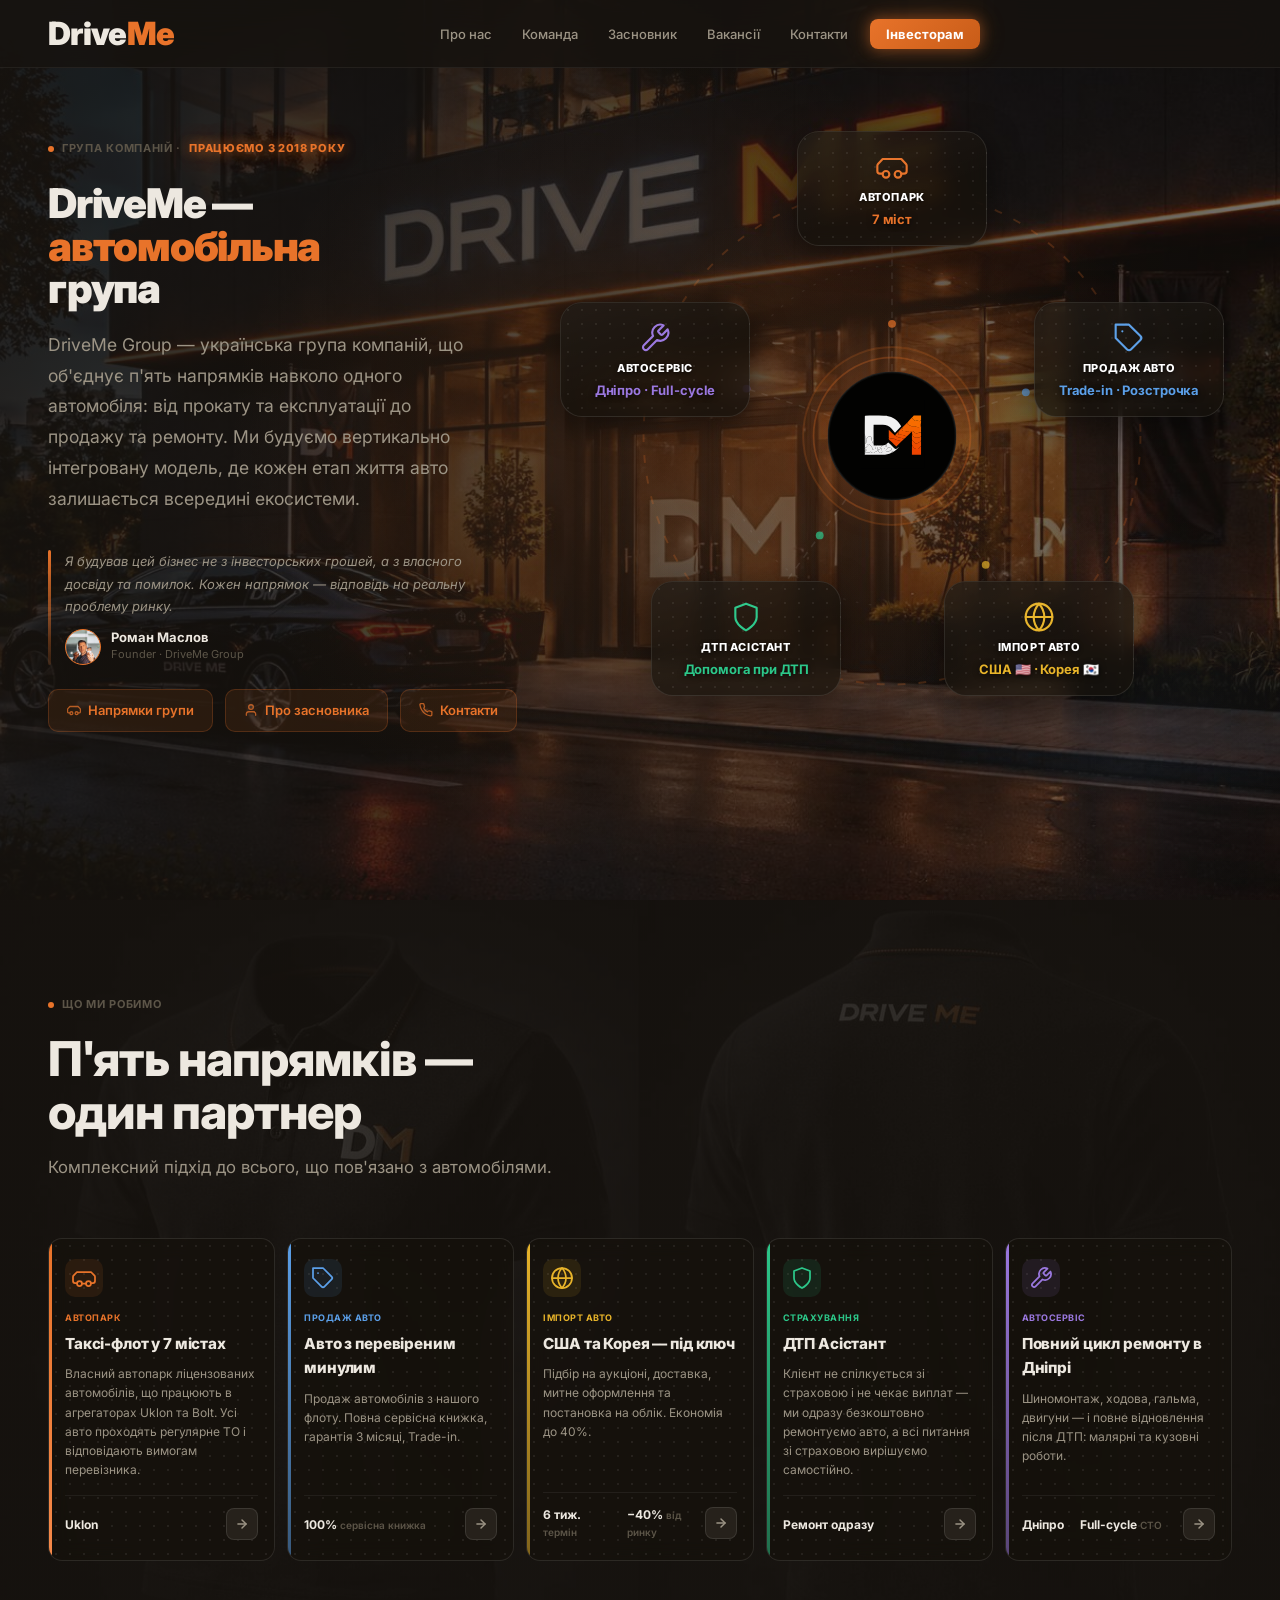
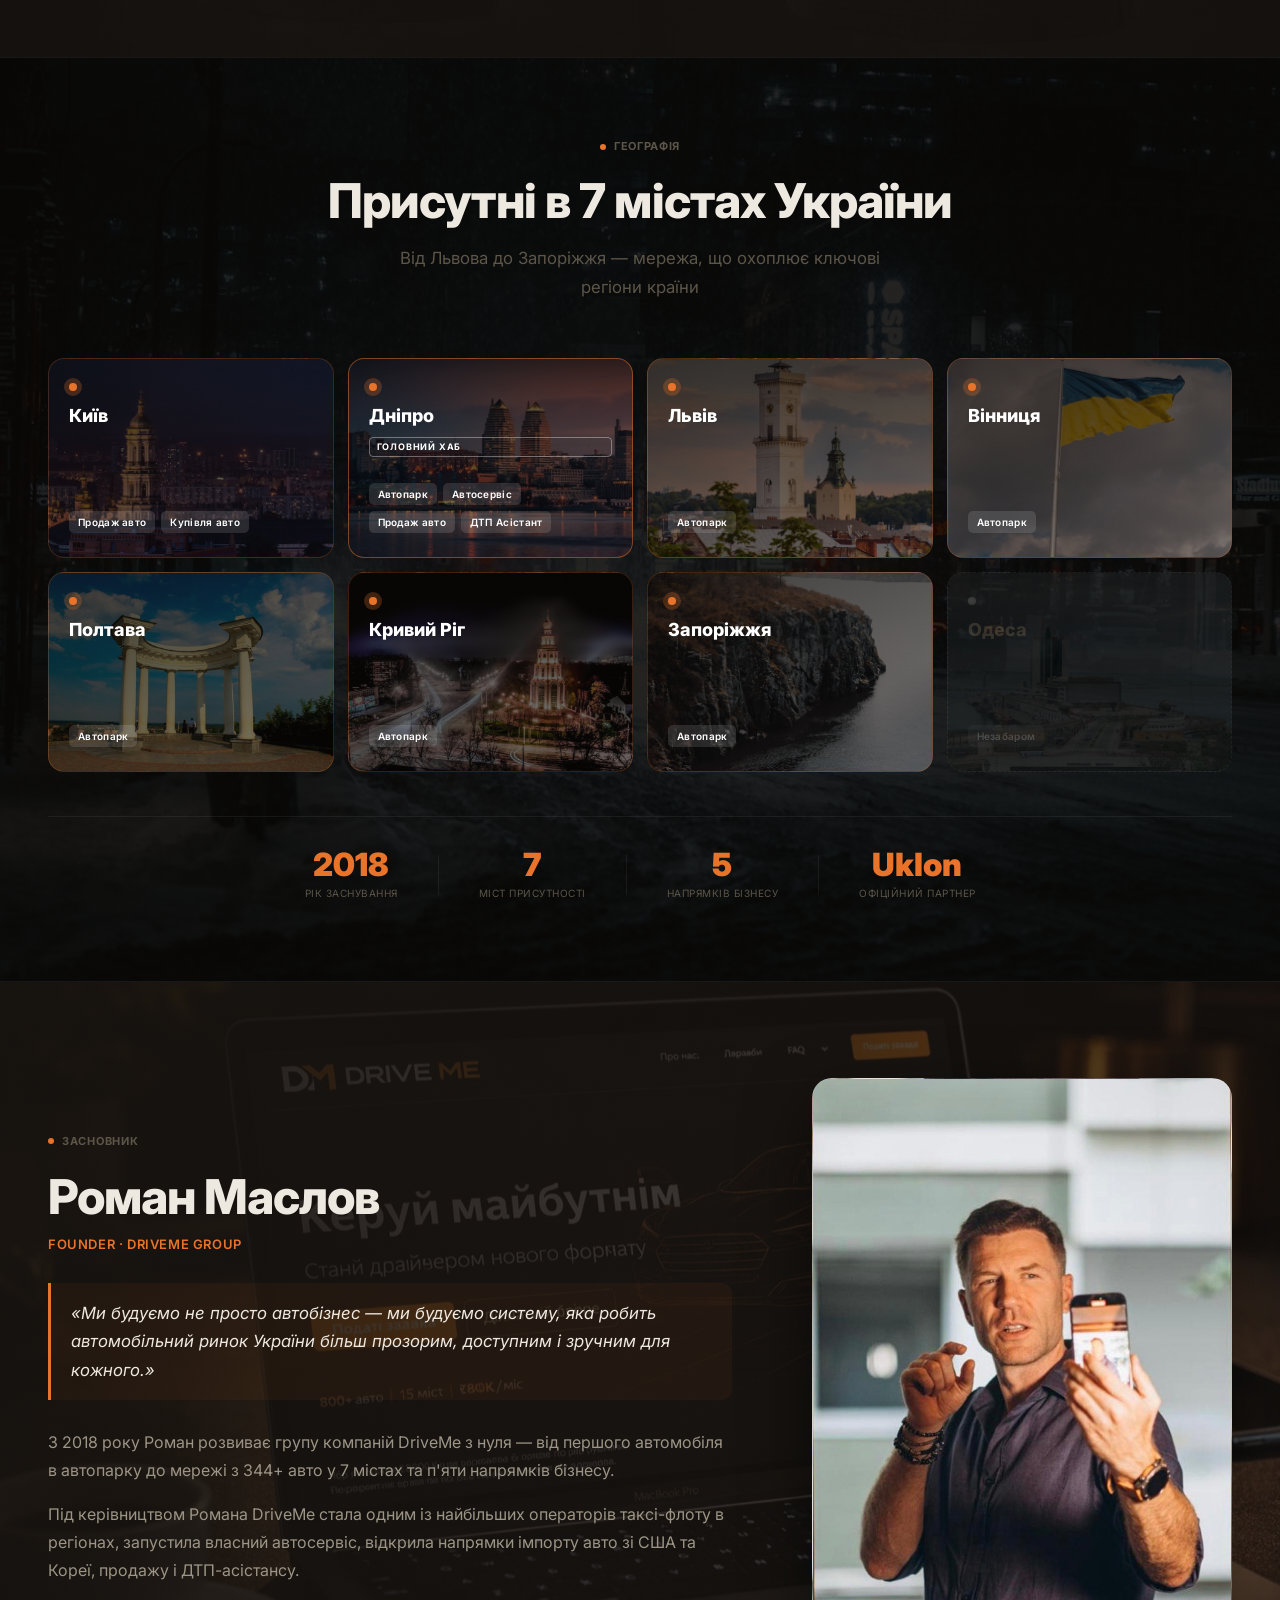
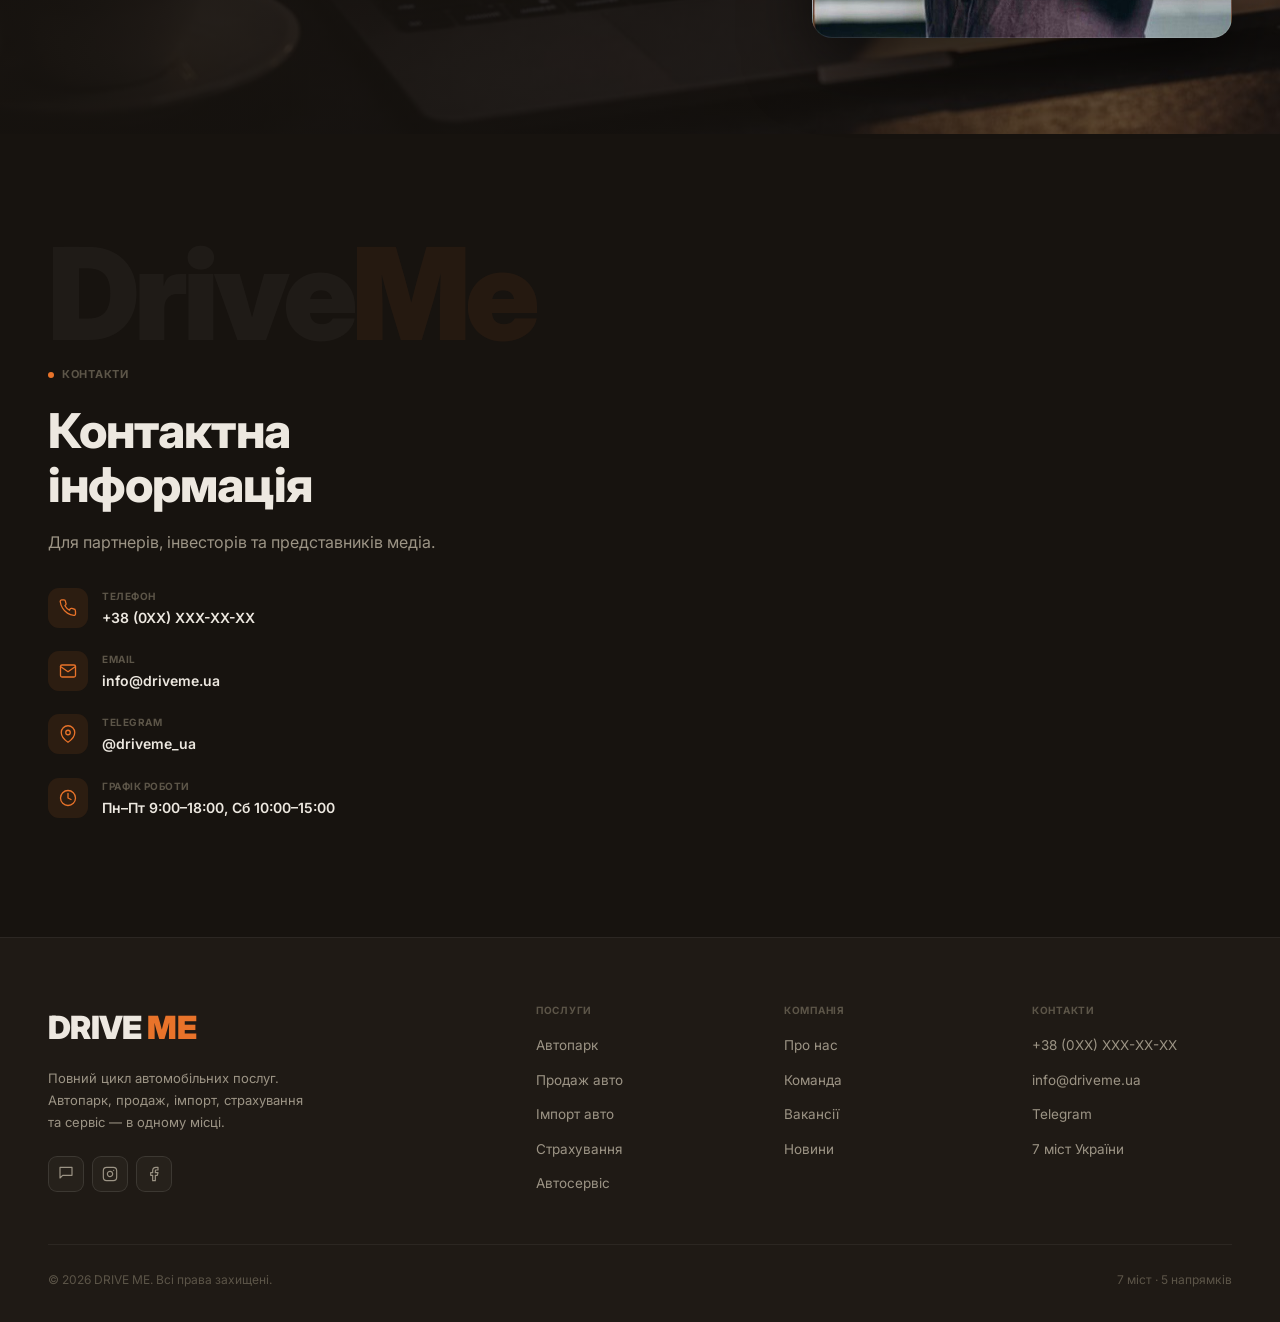
==== index.html @ d16ecf59 "Rewrite invest modal as native <dialog> element Uses browser-native showModal() which bypasses all C" ====
<!DOCTYPE html>
<html lang="uk">
<head>
<meta charset="UTF-8">
<link rel="icon" type="image/svg+xml" href="images/file-2.svg">
<meta name="viewport" content="width=device-width,initial-scale=1.0">
<title>DRIVE ME — Повний цикл автомобільних послуг</title>
<link rel="stylesheet" href="css/style.css?v=20260710">
<link rel="preconnect" href="https://fonts.googleapis.com">
<link href="https://fonts.googleapis.com/css2?family=Inter:wght@300;400;500;600;700;800;900&display=swap" rel="stylesheet">
<script src="js/main.js?v=20260709" defer></script>
</head>
<body>

<!-- ── NAVIGATION ── -->
<nav class="nav">
  <div class="nav-inner">
    <a href="index.html" class="nav-logo">
      <span class="nav-logo-name">Drive<em>Me</em></span>
    </a>
    <ul class="nav-links">
      <li><a href="pages/about.html" class="nav-link">Про нас</a></li>
      <li><a href="pages/team.html" class="nav-link">Команда</a></li>
      <li><a href="pages/founder.html" class="nav-link">Засновник</a></li>
      <li><a href="pages/vacancies.html" class="nav-link">Вакансії</a></li>
      <li><a href="#contact" class="nav-link">Контакти</a></li>
      <li><span class="nav-link nav-link--invest" onclick="openInvestModal()">Інвесторам</span></li>
    </ul>
    <div class="nav-cta"></div>
    <button class="hamburger" aria-label="Меню">
      <span></span><span></span><span></span>
    </button>
  </div>
</nav>

<!-- ── MOBILE NAV ── -->
<div class="mob-nav">
  <a href="pages/about.html" class="mob-nav-link"><span class="mob-nav-ico"><svg width="18" height="18" viewBox="0 0 24 24" fill="none" stroke="currentColor" stroke-width="1.75" stroke-linecap="round" stroke-linejoin="round"><circle cx="12" cy="12" r="10"/><line x1="12" y1="8" x2="12" y2="12"/><line x1="12" y1="16" x2="12.01" y2="16"/></svg></span>Про нас</a>
  <a href="pages/team.html" class="mob-nav-link"><span class="mob-nav-ico"><svg width="18" height="18" viewBox="0 0 24 24" fill="none" stroke="currentColor" stroke-width="1.75" stroke-linecap="round" stroke-linejoin="round"><path d="M17 21v-2a4 4 0 0 0-4-4H5a4 4 0 0 0-4 4v2"/><circle cx="9" cy="7" r="4"/><path d="M23 21v-2a4 4 0 0 0-3-3.87"/><path d="M16 3.13a4 4 0 0 1 0 7.75"/></svg></span>Команда</a>
  <a href="pages/founder.html" class="mob-nav-link"><span class="mob-nav-ico"><svg width="18" height="18" viewBox="0 0 24 24" fill="none" stroke="currentColor" stroke-width="1.75" stroke-linecap="round" stroke-linejoin="round"><path d="M20 21v-2a4 4 0 0 0-4-4H8a4 4 0 0 0-4 4v2"/><circle cx="12" cy="7" r="4"/></svg></span>Засновник</a>
  <a href="pages/vacancies.html" class="mob-nav-link"><span class="mob-nav-ico"><svg width="18" height="18" viewBox="0 0 24 24" fill="none" stroke="currentColor" stroke-width="1.75" stroke-linecap="round" stroke-linejoin="round"><rect x="2" y="7" width="20" height="14" rx="2"/><path d="M16 21V5a2 2 0 0 0-2-2h-4a2 2 0 0 0-2 2v16"/></svg></span>Вакансії</a>
  <a href="#contact" class="mob-nav-link"><span class="mob-nav-ico"><svg width="18" height="18" viewBox="0 0 24 24" fill="none" stroke="currentColor" stroke-width="1.75" stroke-linecap="round" stroke-linejoin="round"><path d="M22 16.92v3a2 2 0 0 1-2.18 2 19.79 19.79 0 0 1-8.63-3.07A19.5 19.5 0 0 1 4.69 12a19.79 19.79 0 0 1-3.07-8.67A2 2 0 0 1 3.61 1h3a2 2 0 0 1 2 1.72 12.84 12.84 0 0 0 .7 2.81 2 2 0 0 1-.45 2.11L8.09 9a16 16 0 0 0 6.29 6.29l1.36-1.36a2 2 0 0 1 2.11-.45 12.84 12.84 0 0 0 2.81.7A2 2 0 0 1 22 16.92z"/></svg></span>Контакти</a>
  <div class="mob-nav-link mob-nav-link--invest" onclick="openInvestModal()"><span class="mob-nav-ico"><svg width="18" height="18" viewBox="0 0 24 24" fill="none" stroke="currentColor" stroke-width="1.75" stroke-linecap="round" stroke-linejoin="round"><polyline points="22 7 13.5 15.5 8.5 10.5 2 17"/><polyline points="16 7 22 7 22 13"/></svg></span>Інвесторам</div>
</div>

<!-- ── HERO ── -->
<section class="hero">
  <div class="hero-glow"></div>
  <div class="hero-glow-r"></div>
  <div class="wrap">
    <div class="hero-inner">

      <!-- Text left column -->
      <div class="hero-body">
        <div class="hero-eyebrow">
          <div class="label">
            <div class="label-dot"></div>
            Група компаній · <span class="eyebrow-hl">Працюємо з 2018 року</span>
          </div>
        </div>
        <h1 class="hero-h">
          DriveMe —<br>
          <span>автомобільна</span><br>
          група
        </h1>
        <p class="hero-desc">
          DriveMe Group — українська група компаній, що об'єднує п'ять напрямків навколо одного автомобіля: від прокату та експлуатації до продажу та ремонту. Ми будуємо вертикально інтегровану модель, де кожен етап життя авто залишається всередині екосистеми.
        </p>
        <div class="hero-quote">
          <div class="hq-bar"></div>
          <div class="hq-body">
            <p class="hq-text">Я будував цей бізнес не з інвесторських грошей, а з власного досвіду та помилок. Кожен напрямок — відповідь на реальну проблему ринку.</p>
            <div class="hq-author">
              <div class="hq-photo" style="background-image:url('images/111222.jpeg')"></div>
              <div>
                <div class="hq-name">Роман Маслов</div>
                <div class="hq-role">Founder · DriveMe Group</div>
              </div>
            </div>
          </div>
        </div>
        <div class="hero-btns">
          <a href="#services" class="btn-ghost-hero">
            <svg width="14" height="14" viewBox="0 0 24 24" fill="none" stroke="currentColor" stroke-width="2.2" stroke-linecap="round" stroke-linejoin="round"><path d="M5 17H3a2 2 0 0 1-2-2v-4a2 2 0 0 1 .5-1.3L5 6h14l3.5 3.7A2 2 0 0 1 23 11v4a2 2 0 0 1-2 2h-2"/><circle cx="7.5" cy="17.5" r="2.5"/><circle cx="16.5" cy="17.5" r="2.5"/></svg>
            Напрямки групи
          </a>
          <a href="#founder" class="btn-ghost-hero">
            <svg width="14" height="14" viewBox="0 0 24 24" fill="none" stroke="currentColor" stroke-width="2.2" stroke-linecap="round" stroke-linejoin="round"><path d="M20 21v-2a4 4 0 0 0-4-4H8a4 4 0 0 0-4 4v2"/><circle cx="12" cy="7" r="4"/></svg>
            Про засновника
          </a>
          <a href="#contact" class="btn-ghost-hero">
            <svg width="14" height="14" viewBox="0 0 24 24" fill="none" stroke="currentColor" stroke-width="2.2" stroke-linecap="round" stroke-linejoin="round"><path d="M22 16.92v3a2 2 0 0 1-2.18 2 19.79 19.79 0 0 1-8.63-3.07A19.5 19.5 0 0 1 4.69 12a19.79 19.79 0 0 1-3.07-8.67A2 2 0 0 1 3.61 1h3a2 2 0 0 1 2 1.72 12.84 12.84 0 0 0 .7 2.81 2 2 0 0 1-.45 2.11L8.09 9a16 16 0 0 0 6.29 6.29l1.36-1.36a2 2 0 0 1 2.11-.45 12.84 12.84 0 0 0 2.81.7A2 2 0 0 1 22 16.92z"/></svg>
            Контакти
          </a>
        </div>
      </div>

      <!-- Orbital Visual — main hero element (right, dominant) -->
      <div class="hero-visual">
        <div class="orb-sys" id="orbSys">

          <!-- SVG: rings + lines + particles -->
          <svg class="orb-svg" viewBox="0 0 520 520" xmlns="http://www.w3.org/2000/svg">
            <defs>
              <radialGradient id="orbGlow" cx="50%" cy="50%" r="50%">
                <stop offset="0%" stop-color="#E8732A" stop-opacity="0.12"/>
                <stop offset="100%" stop-color="#E8732A" stop-opacity="0"/>
              </radialGradient>
              <!-- Paths for particle motion -->
              <path id="pp0" d="M260,260 L260,70"/>
              <path id="pp1" d="M260,260 L441,201"/>
              <path id="pp2" d="M260,260 L372,414"/>
              <path id="pp3" d="M260,260 L148,414"/>
              <path id="pp4" d="M260,260 L79,201"/>
            </defs>

            <!-- Background glow blob -->
            <circle cx="260" cy="260" r="210" fill="url(#orbGlow)"/>

            <!-- Outer orbit ring (marching ants) -->
            <circle class="orb-ring-out" cx="260" cy="260" r="190"/>

            <!-- Mid ring (static subtle) -->
            <circle class="orb-ring-mid" cx="260" cy="260" r="130"/>

            <!-- Inner halo -->
            <circle class="orb-ring-in" cx="260" cy="260" r="68"/>

            <!-- 5 connection lines -->
            <line class="orb-ln" id="ln-fleet"     x1="260" y1="260" x2="260" y2="70"/>
            <line class="orb-ln" id="ln-sales"     x1="260" y1="260" x2="441" y2="201"/>
            <line class="orb-ln" id="ln-import"    x1="260" y1="260" x2="372" y2="414"/>
            <line class="orb-ln" id="ln-insurance" x1="260" y1="260" x2="148" y2="414"/>
            <line class="orb-ln" id="ln-service"   x1="260" y1="260" x2="79"  y2="201"/>

            <!-- Traveling particles (one per line, staggered) -->
            <circle r="3" fill="#E8732A" opacity="0.7">
              <animateMotion dur="2.4s" repeatCount="indefinite"><mpath href="#pp0"/></animateMotion>
            </circle>
            <circle r="3" fill="#5B9FE8" opacity="0.7">
              <animateMotion dur="2.8s" repeatCount="indefinite" begin="-0.9s"><mpath href="#pp1"/></animateMotion>
            </circle>
            <circle r="3" fill="#E8B42A" opacity="0.7">
              <animateMotion dur="3.1s" repeatCount="indefinite" begin="-1.6s"><mpath href="#pp2"/></animateMotion>
            </circle>
            <circle r="3" fill="#2CC88A" opacity="0.7">
              <animateMotion dur="2.6s" repeatCount="indefinite" begin="-0.4s"><mpath href="#pp3"/></animateMotion>
            </circle>
            <circle r="3" fill="#9B78E0" opacity="0.7">
              <animateMotion dur="2.9s" repeatCount="indefinite" begin="-1.2s"><mpath href="#pp4"/></animateMotion>
            </circle>

            <!-- Center pulse rings -->
            <circle class="orb-pulse" cx="260" cy="260" r="60"/>
            <circle class="orb-pulse orb-pulse-lag" cx="260" cy="260" r="60"/>
          </svg>

          <!-- Center circle (logo / dynamic info) -->
          <div class="orb-center" id="orbCenter">
            <div class="orb-cd" id="orbDef">
              <div class="orb-cd-logo">
                <img src="images/file-2.svg" width="64" height="69" alt="DriveMe" style="display:block">
              </div>
            </div>
            <div class="orb-ci" id="orbInfo">
              <div class="orb-ci-tag" id="orbTag"></div>
              <div class="orb-ci-metric" id="orbMetric"></div>
              <div class="orb-ci-hint">Перейти →</div>
            </div>
          </div>

          <!-- ── 5 Service Nodes (190×115, half=95,57) ── -->
          <!-- Fleet: center(340,92) → left=245, top=35 -->
          <a class="orb-node" data-svc="fleet" 
             style="left:245px;top:35px;--nc:#E8732A;--nd:0s">
            <div class="orb-n-ico" style="color:#E8732A">
              <svg width="32" height="32" viewBox="0 0 24 24" fill="none" stroke="currentColor" stroke-width="1.6" stroke-linecap="round" stroke-linejoin="round">
                <path d="M5 17H3a2 2 0 0 1-2-2v-4a2 2 0 0 1 .5-1.3L5 6h14l3.5 3.7A2 2 0 0 1 23 11v4a2 2 0 0 1-2 2h-2"/>
                <circle cx="7.5" cy="17.5" r="2.5"/><circle cx="16.5" cy="17.5" r="2.5"/>
              </svg>
            </div>
            <div class="orb-n-lbl">Автопарк</div>
            <div class="orb-n-metric">7 міст</div>
          </a>

          <!-- Sales: center(577,263) → left=482, top=206 -->
          <a class="orb-node" data-svc="sales" 
             style="left:482px;top:206px;--nc:#5B9FE8;--nd:0.4s">
            <div class="orb-n-ico" style="color:#5B9FE8">
              <svg width="32" height="32" viewBox="0 0 24 24" fill="none" stroke="currentColor" stroke-width="1.6" stroke-linecap="round" stroke-linejoin="round">
                <path d="M20.59 13.41l-7.17 7.17a2 2 0 0 1-2.83 0L2 12V2h10l8.59 8.59a2 2 0 0 1 0 2.82z"/>
                <line x1="7" y1="7" x2="7.01" y2="7"/>
              </svg>
            </div>
            <div class="orb-n-lbl">Продаж авто</div>
            <div class="orb-n-metric">Trade-in · Розстрочка</div>
          </a>

          <!-- Import: center(487,542) → left=392, top=485 -->
          <a class="orb-node" data-svc="import" 
             style="left:392px;top:485px;--nc:#E8B42A;--nd:0.8s">
            <div class="orb-n-ico" style="color:#E8B42A">
              <svg width="32" height="32" viewBox="0 0 24 24" fill="none" stroke="currentColor" stroke-width="1.6" stroke-linecap="round" stroke-linejoin="round">
                <circle cx="12" cy="12" r="10"/>
                <line x1="2" y1="12" x2="22" y2="12"/>
                <path d="M12 2a15.3 15.3 0 0 1 4 10 15.3 15.3 0 0 1-4 10 15.3 15.3 0 0 1-4-10 15.3 15.3 0 0 1 4-10z"/>
              </svg>
            </div>
            <div class="orb-n-lbl">Імпорт авто</div>
            <div class="orb-n-metric">США 🇺🇸 · Корея 🇰🇷</div>
          </a>

          <!-- Insurance: center(194,542) → left=99, top=485 -->
          <a class="orb-node" data-svc="insurance" 
             style="left:99px;top:485px;--nc:#2CC88A;--nd:1.2s">
            <div class="orb-n-ico" style="color:#2CC88A">
              <svg width="32" height="32" viewBox="0 0 24 24" fill="none" stroke="currentColor" stroke-width="1.6" stroke-linecap="round" stroke-linejoin="round">
                <path d="M12 22s8-4 8-10V5l-8-3-8 3v7c0 6 8 10 8 10z"/>
              </svg>
            </div>
            <div class="orb-n-lbl">ДТП Асістант</div>
            <div class="orb-n-metric">Допомога при ДТП</div>
          </a>

          <!-- Service: center(103,263) → left=8, top=206 -->
          <a class="orb-node" data-svc="service" 
             style="left:8px;top:206px;--nc:#9B78E0;--nd:1.6s">
            <div class="orb-n-ico" style="color:#9B78E0">
              <svg width="32" height="32" viewBox="0 0 24 24" fill="none" stroke="currentColor" stroke-width="1.6" stroke-linecap="round" stroke-linejoin="round">
                <path d="M14.7 6.3a1 1 0 0 0 0 1.4l1.6 1.6a1 1 0 0 0 1.4 0l3.77-3.77a6 6 0 0 1-7.94 7.94l-6.91 6.91a2.12 2.12 0 0 1-3-3l6.91-6.91a6 6 0 0 1 7.94-7.94l-3.76 3.76z"/>
              </svg>
            </div>
            <div class="orb-n-lbl">Автосервіс</div>
            <div class="orb-n-metric">Дніпро · Full-cycle</div>
          </a>

        </div><!-- /orb-sys -->
      </div>
    </div>

    <!-- ── HERO ABOUT ROW ── -->
  </div>
</section>

<!-- ── SERVICES ── -->
<section id="services" style="background-image:linear-gradient(rgba(23,19,15,0.88),rgba(23,19,15,0.88)),url('images/photo_2026-05-23 00.38.04.jpeg');background-size:cover;background-position:center">
  <div class="wrap">
    <div class="sec-head reveal">
      <div class="label"><div class="label-dot"></div>Що ми робимо</div>
      <h2>П'ять напрямків —<br>один партнер</h2>
      <p>Комплексний підхід до всього, що пов'язано з автомобілями.</p>
    </div>

    <div class="services-grid">
      <!-- Fleet -->
      <a  class="svc-card svc-card-orange reveal">
        <div class="svc-ico ico-orange">
          <svg width="24" height="24" viewBox="0 0 24 24" fill="none" stroke="currentColor" stroke-width="1.75" stroke-linecap="round" stroke-linejoin="round"><path d="M5 17H3a2 2 0 0 1-2-2v-4a2 2 0 0 1 .5-1.3L5 6h14l3.5 3.7A2 2 0 0 1 23 11v4a2 2 0 0 1-2 2h-2"/><circle cx="7.5" cy="17.5" r="2.5"/><circle cx="16.5" cy="17.5" r="2.5"/><line x1="10" y1="17.5" x2="14" y2="17.5"/></svg>
        </div>
        <div class="svc-tag txt-accent">Автопарк</div>
        <div class="svc-title">Таксі-флот у 7 містах</div>
        <div class="svc-desc">Власний автопарк ліцензованих автомобілів, що працюють в агрегаторах Uklon та Bolt. Усі авто проходять регулярне ТО і відповідають вимогам перевізника.</div>
        <div class="svc-foot">
          <div class="svc-metrics">
            <div class="svc-met"><strong>Uklon</strong></div>
          </div>
          <div class="svc-arrow">
            <svg width="14" height="14" viewBox="0 0 24 24" fill="none" stroke="currentColor" stroke-width="2.5" stroke-linecap="round" stroke-linejoin="round"><line x1="5" y1="12" x2="19" y2="12"/><polyline points="12 5 19 12 12 19"/></svg>
          </div>
        </div>
      </a>

      <!-- Sales -->
      <a  class="svc-card svc-card-blue reveal rev-d1">
        <div class="svc-ico ico-blue">
          <svg width="24" height="24" viewBox="0 0 24 24" fill="none" stroke="currentColor" stroke-width="1.75" stroke-linecap="round" stroke-linejoin="round"><path d="M20.59 13.41l-7.17 7.17a2 2 0 0 1-2.83 0L2 12V2h10l8.59 8.59a2 2 0 0 1 0 2.82z"/><line x1="7" y1="7" x2="7.01" y2="7"/></svg>
        </div>
        <div class="svc-tag" style="color:var(--blue)">Продаж авто</div>
        <div class="svc-title">Авто з перевіреним минулим</div>
        <div class="svc-desc">Продаж автомобілів з нашого флоту. Повна сервісна книжка, гарантія 3 місяці, Trade-in.</div>
        <div class="svc-foot">
          <div class="svc-metrics">
            <div class="svc-met"><strong>100%</strong> сервісна книжка</div>
          </div>
          <div class="svc-arrow">
            <svg width="14" height="14" viewBox="0 0 24 24" fill="none" stroke="currentColor" stroke-width="2.5" stroke-linecap="round" stroke-linejoin="round"><line x1="5" y1="12" x2="19" y2="12"/><polyline points="12 5 19 12 12 19"/></svg>
          </div>
        </div>
      </a>

      <!-- Import -->
      <a  class="svc-card svc-card-yellow reveal rev-d2">
        <div class="svc-ico ico-yellow">
          <svg width="24" height="24" viewBox="0 0 24 24" fill="none" stroke="currentColor" stroke-width="1.75" stroke-linecap="round" stroke-linejoin="round"><circle cx="12" cy="12" r="10"/><line x1="2" y1="12" x2="22" y2="12"/><path d="M12 2a15.3 15.3 0 0 1 4 10 15.3 15.3 0 0 1-4 10 15.3 15.3 0 0 1-4-10 15.3 15.3 0 0 1 4-10z"/></svg>
        </div>
        <div class="svc-tag" style="color:var(--yellow)">Імпорт авто</div>
        <div class="svc-title">США та Корея — під ключ</div>
        <div class="svc-desc">Підбір на аукціоні, доставка, митне оформлення та постановка на облік. Економія до 40%.</div>
        <div class="svc-foot">
          <div class="svc-metrics">
            <div class="svc-met"><strong>6 тиж.</strong> термін</div>
            <div class="svc-met"><strong>−40%</strong> від ринку</div>
          </div>
          <div class="svc-arrow">
            <svg width="14" height="14" viewBox="0 0 24 24" fill="none" stroke="currentColor" stroke-width="2.5" stroke-linecap="round" stroke-linejoin="round"><line x1="5" y1="12" x2="19" y2="12"/><polyline points="12 5 19 12 12 19"/></svg>
          </div>
        </div>
      </a>

      <!-- Insurance -->
      <a  class="svc-card svc-card-green reveal rev-d1">
        <div class="svc-ico ico-green">
          <svg width="24" height="24" viewBox="0 0 24 24" fill="none" stroke="currentColor" stroke-width="1.75" stroke-linecap="round" stroke-linejoin="round"><path d="M12 22s8-4 8-10V5l-8-3-8 3v7c0 6 8 10 8 10z"/></svg>
        </div>
        <div class="svc-tag" style="color:var(--green)">Страхування</div>
        <div class="svc-title">ДТП Асістант</div>
        <div class="svc-desc">Клієнт не спілкується зі страховою і не чекає виплат — ми одразу безкоштовно ремонтуємо авто, а всі питання зі страховою вирішуємо самостійно.</div>
        <div class="svc-foot">
          <div class="svc-metrics">
            <div class="svc-met"><strong>Ремонт одразу</strong></div>
          </div>
          <div class="svc-arrow">
            <svg width="14" height="14" viewBox="0 0 24 24" fill="none" stroke="currentColor" stroke-width="2.5" stroke-linecap="round" stroke-linejoin="round"><line x1="5" y1="12" x2="19" y2="12"/><polyline points="12 5 19 12 12 19"/></svg>
          </div>
        </div>
      </a>

      <!-- Service -->
      <a  class="svc-card svc-card-purple reveal rev-d2">
        <div class="svc-ico ico-purple">
          <svg width="24" height="24" viewBox="0 0 24 24" fill="none" stroke="currentColor" stroke-width="1.75" stroke-linecap="round" stroke-linejoin="round"><path d="M14.7 6.3a1 1 0 0 0 0 1.4l1.6 1.6a1 1 0 0 0 1.4 0l3.77-3.77a6 6 0 0 1-7.94 7.94l-6.91 6.91a2.12 2.12 0 0 1-3-3l6.91-6.91a6 6 0 0 1 7.94-7.94l-3.76 3.76z"/></svg>
        </div>
        <div class="svc-tag" style="color:var(--purple)">Автосервіс</div>
        <div class="svc-title">Повний цикл ремонту в Дніпрі</div>
        <div class="svc-desc">Шиномонтаж, ходова, гальма, двигуни — і повне відновлення після ДТП: малярні та кузовні роботи.</div>
        <div class="svc-foot">
          <div class="svc-metrics">
            <div class="svc-met"><strong>Дніпро</strong></div>
            <div class="svc-met"><strong>Full-cycle</strong> СТО</div>
          </div>
          <div class="svc-arrow">
            <svg width="14" height="14" viewBox="0 0 24 24" fill="none" stroke="currentColor" stroke-width="2.5" stroke-linecap="round" stroke-linejoin="round"><line x1="5" y1="12" x2="19" y2="12"/><polyline points="12 5 19 12 12 19"/></svg>
          </div>
        </div>
      </a>

    </div>
  </div>
</section>

<!-- ── CITIES ── -->
<section id="geo" style="background-image:linear-gradient(rgba(8,6,4,0.88),rgba(8,6,4,0.88)),url('images/bg-winter.jpg');background-size:cover;background-position:center;padding:80px 0;border-top:1px solid var(--border);border-bottom:1px solid var(--border)">
  <div class="wrap">
    <div class="sec-head center reveal">
      <div class="label"><div class="label-dot"></div>Географія</div>
      <h2 style="margin-top:14px">Присутні в 7 містах України</h2>
      <p class="sec-sub" style="max-width:540px;margin:16px auto 0;color:var(--t3)">Від Львова до Запоріжжя — мережа, що охоплює ключові регіони країни</p>
    </div>

    <!-- City cards grid -->
    <div class="geo-grid reveal">

      <!-- Київ -->
      <div class="geo-card" style="background-image:linear-gradient(160deg,rgba(10,8,6,0.78) 0%,rgba(10,8,6,0.52) 100%),url('images/city-kyiv.jpg');background-size:cover;background-position:center">
        <div class="geo-dot"></div>
        <div class="geo-city">Київ</div>
        <div class="geo-tags">
          <span class="geo-tag">Продаж авто</span>
          <span class="geo-tag">Купівля авто</span>
        </div>
      </div>

      <!-- Дніпро -->
      <div class="geo-card geo-card--hub" style="background-image:linear-gradient(160deg,rgba(10,8,6,0.78) 0%,rgba(10,8,6,0.52) 100%),url('images/city-dnipro.jpg');background-size:cover;background-position:center">
        <div class="geo-dot"></div>
        <div class="geo-city">Дніпро</div>
        <div class="geo-badge">Головний хаб</div>
        <div class="geo-tags">
          <span class="geo-tag">Автопарк</span>
          <span class="geo-tag">Автосервіс</span>
          <span class="geo-tag">Продаж авто</span>
          <span class="geo-tag">ДТП Асістант</span>
        </div>
      </div>

      <!-- Львів -->
      <div class="geo-card" style="background-image:linear-gradient(160deg,rgba(10,8,6,0.78) 0%,rgba(10,8,6,0.52) 100%),url('images/city-lviv.jpg');background-size:cover;background-position:center">
        <div class="geo-dot"></div>
        <div class="geo-city">Львів</div>
        <div class="geo-tags"><span class="geo-tag">Автопарк</span></div>
      </div>

      <!-- Вінниця -->
      <div class="geo-card" style="background-image:linear-gradient(160deg,rgba(10,8,6,0.78) 0%,rgba(10,8,6,0.52) 100%),url('images/city-vinnytsia.jpg');background-size:cover;background-position:center">
        <div class="geo-dot"></div>
        <div class="geo-city">Вінниця</div>
        <div class="geo-tags"><span class="geo-tag">Автопарк</span></div>
      </div>

      <!-- Полтава -->
      <div class="geo-card" style="background-image:linear-gradient(160deg,rgba(10,8,6,0.78) 0%,rgba(10,8,6,0.52) 100%),url('images/city-poltava.jpg');background-size:cover;background-position:center">
        <div class="geo-dot"></div>
        <div class="geo-city">Полтава</div>
        <div class="geo-tags"><span class="geo-tag">Автопарк</span></div>
      </div>

      <!-- Кривий Ріг -->
      <div class="geo-card" style="background-image:linear-gradient(160deg,rgba(10,8,6,0.78) 0%,rgba(10,8,6,0.52) 100%),url('images/city-kryvyirih.jpg');background-size:cover;background-position:center">
        <div class="geo-dot"></div>
        <div class="geo-city">Кривий Ріг</div>
        <div class="geo-tags"><span class="geo-tag">Автопарк</span></div>
      </div>

      <!-- Запоріжжя -->
      <div class="geo-card" style="background-image:linear-gradient(160deg,rgba(10,8,6,0.78) 0%,rgba(10,8,6,0.52) 100%),url('images/city-zaporizhzhia.jpg');background-size:cover;background-position:center">
        <div class="geo-dot"></div>
        <div class="geo-city">Запоріжжя</div>
        <div class="geo-tags"><span class="geo-tag">Автопарк</span></div>
      </div>

      <!-- Одеса — coming soon -->
      <div class="geo-card geo-card--soon" style="background-image:linear-gradient(160deg,rgba(10,8,6,0.88) 0%,rgba(10,8,6,0.72) 100%),url('images/city-odesa.jpg');background-size:cover;background-position:center">
        <div class="geo-dot geo-dot--soon"></div>
        <div class="geo-city" style="color:var(--t3)">Одеса</div>
        <div class="geo-tags"><span class="geo-tag geo-tag--soon">Незабаром</span></div>
      </div>

    </div>

    <!-- Info row -->
    <div class="geo-info-row reveal">
      <div class="geo-info-item"><span class="geo-info-val">2018</span><span class="geo-info-lbl">рік заснування</span></div>
      <div class="geo-info-sep"></div>
      <div class="geo-info-item"><span class="geo-info-val">7</span><span class="geo-info-lbl">міст присутності</span></div>
      <div class="geo-info-sep"></div>
      <div class="geo-info-item"><span class="geo-info-val">5</span><span class="geo-info-lbl">напрямків бізнесу</span></div>
      <div class="geo-info-sep"></div>
      <div class="geo-info-item"><span class="geo-info-val">Uklon</span><span class="geo-info-lbl">офіційний партнер</span></div>
    </div>

    <!-- (old SVG kept for reference - replaced) -->
    <div style="display:none"><svg viewBox="0 0 1320 580" xmlns="http://www.w3.org/2000/svg" style="width:100%;display:block;margin:0 auto;overflow:visible">
        <defs>
          <filter id="gcity" x="-60%" y="-60%" width="220%" height="220%">
            <feGaussianBlur stdDeviation="5" result="b"/>
            <feMerge><feMergeNode in="b"/><feMergeNode in="SourceGraphic"/></feMerge>
          </filter>
          <filter id="gcity2" x="-60%" y="-60%" width="220%" height="220%">
            <feGaussianBlur stdDeviation="10" result="b"/>
            <feMerge><feMergeNode in="b"/><feMergeNode in="SourceGraphic"/></feMerge>
          </filter>
        </defs>

        <!-- ══ ЛІВА ПАНЕЛЬ ══ -->
        <line x1="158" y1="50" x2="158" y2="530" stroke="#E8732A" stroke-opacity=".18" stroke-width="1"/>
        <text x="79" y="72" font-family="Inter,system-ui,sans-serif" font-size="10" font-weight="700" fill="#555" text-anchor="middle" letter-spacing="2">DRIVEME GROUP</text>
        <text x="79" y="175" font-family="Inter,system-ui,sans-serif" font-size="34" font-weight="900" fill="#E8732A" text-anchor="middle">2018</text>
        <text x="79" y="195" font-family="Inter,system-ui,sans-serif" font-size="10" fill="#555" text-anchor="middle">рік заснування</text>
        <text x="79" y="300" font-family="Inter,system-ui,sans-serif" font-size="38" font-weight="900" fill="#E8732A" text-anchor="middle">7</text>
        <text x="79" y="320" font-family="Inter,system-ui,sans-serif" font-size="10" fill="#555" text-anchor="middle">міст присутності</text>
        <text x="79" y="390" font-family="Inter,system-ui,sans-serif" font-size="38" font-weight="900" fill="#E8732A" text-anchor="middle">5</text>
        <text x="79" y="410" font-family="Inter,system-ui,sans-serif" font-size="10" fill="#555" text-anchor="middle">напрямків бізнесу</text>
        <text x="79" y="462" font-family="Inter,system-ui,sans-serif" font-size="13" font-weight="700" fill="#E8732A" text-anchor="middle">Uklon</text>
        <text x="79" y="478" font-family="Inter,system-ui,sans-serif" font-size="10" fill="#555" text-anchor="middle">офіційний партнер</text>

        <!-- ══ ПРАВА ПАНЕЛЬ ══ -->
        <line x1="1162" y1="50" x2="1162" y2="530" stroke="#E8732A" stroke-opacity=".18" stroke-width="1"/>
        <text x="1241" y="72" font-family="Inter,system-ui,sans-serif" font-size="10" font-weight="700" fill="#555" text-anchor="middle" letter-spacing="2">СЕРВІСИ</text>
        <!-- Автопарк -->
        <circle cx="1178" cy="120" r="4" fill="#E8732A"/>
        <text x="1190" y="124" font-family="Inter,system-ui,sans-serif" font-size="13" font-weight="600" fill="#ddd">Автопарк</text>
        <text x="1190" y="139" font-family="Inter,system-ui,sans-serif" font-size="10" fill="#555">усі 7 міст</text>
        <!-- Автосервіс -->
        <circle cx="1178" cy="175" r="4" fill="#E8732A"/>
        <text x="1190" y="179" font-family="Inter,system-ui,sans-serif" font-size="13" font-weight="600" fill="#ddd">Автосервіс</text>
        <text x="1190" y="194" font-family="Inter,system-ui,sans-serif" font-size="10" fill="#555">Дніпро</text>
        <!-- Продаж авто -->
        <circle cx="1178" cy="230" r="4" fill="#E8732A"/>
        <text x="1190" y="234" font-family="Inter,system-ui,sans-serif" font-size="13" font-weight="600" fill="#ddd">Продаж авто</text>
        <text x="1190" y="249" font-family="Inter,system-ui,sans-serif" font-size="10" fill="#555">Дніпро · Київ</text>
        <!-- ДТП -->
        <circle cx="1178" cy="285" r="4" fill="#E8732A"/>
        <text x="1190" y="289" font-family="Inter,system-ui,sans-serif" font-size="13" font-weight="600" fill="#ddd">ДТП Асістант</text>
        <text x="1190" y="304" font-family="Inter,system-ui,sans-serif" font-size="10" fill="#555">Дніпро</text>
        <!-- Імпорт -->
        <circle cx="1178" cy="340" r="4" fill="#E8732A"/>
        <text x="1190" y="344" font-family="Inter,system-ui,sans-serif" font-size="13" font-weight="600" fill="#ddd">Імпорт авто</text>
        <text x="1190" y="359" font-family="Inter,system-ui,sans-serif" font-size="10" fill="#555">США · Корея</text>
        <!-- Divider -->
        <line x1="1170" y1="378" x2="1305" y2="378" stroke="#2a2a2a" stroke-width="1"/>
        <!-- Одеса coming soon -->
        <circle cx="1178" cy="405" r="4" fill="none" stroke="#555" stroke-width="1" stroke-dasharray="3 2"/>
        <text x="1190" y="409" font-family="Inter,system-ui,sans-serif" font-size="13" font-weight="600" fill="#555">Одеса</text>
        <text x="1190" y="424" font-family="Inter,system-ui,sans-serif" font-size="10" fill="#444">Незабаром</text>

        <!-- ══ АКТИВНІ З'ЄДНАННЯ ══ -->
        <g stroke="#E8732A" stroke-width="1.2" fill="none" stroke-dasharray="6 9">
          <line x1="235" y1="268" x2="590" y2="148" stroke-opacity=".30"/><!-- Львів—Київ -->
          <line x1="235" y1="268" x2="375" y2="340" stroke-opacity=".22"/><!-- Львів—Вінниця -->
          <line x1="590" y1="148" x2="375" y2="340" stroke-opacity=".24"/><!-- Київ—Вінниця -->
          <line x1="590" y1="148" x2="745" y2="222" stroke-opacity=".28"/><!-- Київ—Полтава -->
          <line x1="590" y1="148" x2="858" y2="325" stroke-opacity=".30"/><!-- Київ—Дніпро -->
          <line x1="745" y1="222" x2="858" y2="325" stroke-opacity=".26"/><!-- Полтава—Дніпро -->
          <line x1="375" y1="340" x2="700" y2="428" stroke-opacity=".22"/><!-- Вінниця—КривийРіг -->
          <line x1="858" y1="325" x2="700" y2="428" stroke-opacity=".28"/><!-- Дніпро—КривийРіг -->
          <line x1="858" y1="325" x2="960" y2="432" stroke-opacity=".26"/><!-- Дніпро—Запоріжжя -->
          <line x1="960" y1="432" x2="700" y2="428" stroke-opacity=".22"/><!-- Запоріжжя—КривийРіг -->
        </g>

        <!-- ── Одеса: незабаром (fade) ── -->
        <g stroke="#E8732A" stroke-width="1" fill="none" stroke-dasharray="4 12" opacity=".2">
          <line x1="375" y1="340" x2="548" y2="500"/>
          <line x1="700" y1="428" x2="548" y2="500"/>
        </g>

        <!-- ══ МІСТА ══ -->

        <!-- ЛЬВІВ -->
        <circle cx="235" cy="268" r="10" fill="#E8732A" fill-opacity="0.14">
          <animate attributeName="r" values="10;32;10" dur="3.2s" begin="0s" repeatCount="indefinite"/>
          <animate attributeName="fill-opacity" values="0.14;0;0.14" dur="3.2s" begin="0s" repeatCount="indefinite"/>
        </circle>
        <circle cx="235" cy="268" r="8" fill="#E8732A" fill-opacity="0.2"/>
        <circle cx="235" cy="268" r="5" fill="#E8732A" filter="url(#gcity)"/>
        <text x="235" y="235" font-family="Inter,system-ui,sans-serif" font-size="16" font-weight="700" fill="#ffffff" text-anchor="middle">Львів</text>
        <text x="235" y="253" font-family="Inter,system-ui,sans-serif" font-size="11" fill="#E8732A" text-anchor="middle">Автопарк</text>

        <!-- КИЇВ -->
        <circle cx="590" cy="148" r="14" fill="#E8732A" fill-opacity="0.14">
          <animate attributeName="r" values="14;42;14" dur="2.8s" begin=".4s" repeatCount="indefinite"/>
          <animate attributeName="fill-opacity" values="0.18;0;0.18" dur="2.8s" begin=".4s" repeatCount="indefinite"/>
        </circle>
        <circle cx="590" cy="148" r="12" fill="#E8732A" fill-opacity="0.22"/>
        <circle cx="590" cy="148" r="7" fill="#E8732A" filter="url(#gcity2)"/>
        <text x="590" y="108" font-family="Inter,system-ui,sans-serif" font-size="18" font-weight="800" fill="#ffffff" text-anchor="middle">Київ</text>
        <text x="590" y="126" font-family="Inter,system-ui,sans-serif" font-size="11" fill="#E8732A" text-anchor="middle">Продаж та купівля авто</text>

        <!-- ПОЛТАВА -->
        <circle cx="745" cy="222" r="10" fill="#E8732A" fill-opacity="0.14">
          <animate attributeName="r" values="10;32;10" dur="3.3s" begin=".9s" repeatCount="indefinite"/>
          <animate attributeName="fill-opacity" values="0.14;0;0.14" dur="3.3s" begin=".9s" repeatCount="indefinite"/>
        </circle>
        <circle cx="745" cy="222" r="8" fill="#E8732A" fill-opacity="0.2"/>
        <circle cx="745" cy="222" r="5" fill="#E8732A" filter="url(#gcity)"/>
        <text x="745" y="190" font-family="Inter,system-ui,sans-serif" font-size="16" font-weight="700" fill="#ffffff" text-anchor="middle">Полтава</text>
        <text x="745" y="208" font-family="Inter,system-ui,sans-serif" font-size="11" fill="#E8732A" text-anchor="middle">Автопарк</text>

        <!-- ВІННИЦЯ -->
        <circle cx="375" cy="340" r="10" fill="#E8732A" fill-opacity="0.14">
          <animate attributeName="r" values="10;32;10" dur="3.5s" begin=".8s" repeatCount="indefinite"/>
          <animate attributeName="fill-opacity" values="0.14;0;0.14" dur="3.5s" begin=".8s" repeatCount="indefinite"/>
        </circle>
        <circle cx="375" cy="340" r="8" fill="#E8732A" fill-opacity="0.2"/>
        <circle cx="375" cy="340" r="5" fill="#E8732A" filter="url(#gcity)"/>
        <text x="280" y="334" font-family="Inter,system-ui,sans-serif" font-size="16" font-weight="700" fill="#ffffff" text-anchor="middle">Вінниця</text>
        <text x="280" y="352" font-family="Inter,system-ui,sans-serif" font-size="11" fill="#E8732A" text-anchor="middle">Автопарк</text>

        <!-- ДНІПРО (головний хаб) -->
        <circle cx="858" cy="325" r="14" fill="#E8732A" fill-opacity="0.14">
          <animate attributeName="r" values="14;40;14" dur="3.1s" begin="1.2s" repeatCount="indefinite"/>
          <animate attributeName="fill-opacity" values="0.18;0;0.18" dur="3.1s" begin="1.2s" repeatCount="indefinite"/>
        </circle>
        <circle cx="858" cy="325" r="11" fill="#E8732A" fill-opacity="0.22"/>
        <circle cx="858" cy="325" r="6" fill="#E8732A" filter="url(#gcity2)"/>
        <text x="858" y="290" font-family="Inter,system-ui,sans-serif" font-size="17" font-weight="800" fill="#ffffff" text-anchor="middle">Дніпро</text>
        <text x="858" y="307" font-family="Inter,system-ui,sans-serif" font-size="10" fill="#E8732A" text-anchor="middle">Автопарк · Автосервіс</text>
        <text x="858" y="320" font-family="Inter,system-ui,sans-serif" font-size="10" fill="#E8732A" text-anchor="middle">Продаж авто · ДТП Асістант</text>

        <!-- КРИВИЙ РІГ -->
        <circle cx="700" cy="428" r="10" fill="#E8732A" fill-opacity="0.14">
          <animate attributeName="r" values="10;32;10" dur="3.4s" begin=".6s" repeatCount="indefinite"/>
          <animate attributeName="fill-opacity" values="0.14;0;0.14" dur="3.4s" begin=".6s" repeatCount="indefinite"/>
        </circle>
        <circle cx="700" cy="428" r="8" fill="#E8732A" fill-opacity="0.2"/>
        <circle cx="700" cy="428" r="5" fill="#E8732A" filter="url(#gcity)"/>
        <text x="610" y="420" font-family="Inter,system-ui,sans-serif" font-size="16" font-weight="700" fill="#ffffff" text-anchor="middle">Кривий Ріг</text>
        <text x="610" y="438" font-family="Inter,system-ui,sans-serif" font-size="11" fill="#E8732A" text-anchor="middle">Автопарк</text>

        <!-- ЗАПОРІЖЖЯ -->
        <circle cx="960" cy="432" r="10" fill="#E8732A" fill-opacity="0.14">
          <animate attributeName="r" values="10;32;10" dur="3.7s" begin="1.6s" repeatCount="indefinite"/>
          <animate attributeName="fill-opacity" values="0.14;0;0.14" dur="3.7s" begin="1.6s" repeatCount="indefinite"/>
        </circle>
        <circle cx="960" cy="432" r="8" fill="#E8732A" fill-opacity="0.2"/>
        <circle cx="960" cy="432" r="5" fill="#E8732A" filter="url(#gcity)"/>
        <text x="1062" y="424" font-family="Inter,system-ui,sans-serif" font-size="16" font-weight="700" fill="#ffffff" text-anchor="middle">Запоріжжя</text>
        <text x="1062" y="442" font-family="Inter,system-ui,sans-serif" font-size="11" fill="#E8732A" text-anchor="middle">Автопарк</text>

        <!-- ОДЕСА (незабаром) -->
        <circle cx="548" cy="500" r="7" fill="#888" fill-opacity="0.15"/>
        <circle cx="548" cy="500" r="4" fill="#aaa" fill-opacity="0.35"/>
        <text x="548" y="524" font-family="Inter,system-ui,sans-serif" font-size="14" font-weight="700" fill="#666" text-anchor="middle">Одеса</text>
        <text x="548" y="540" font-family="Inter,system-ui,sans-serif" font-size="10" fill="#555" text-anchor="middle">Незабаром</text>
      </svg>
    </div></div>

  </div>
</section>

<!-- ── FOUNDER ── -->
<section id="founder" style="background-image:linear-gradient(105deg,rgba(23,19,15,0.97) 0%,rgba(23,19,15,0.82) 55%,rgba(23,19,15,0.55) 100%),url('images/photo_2026-05-23 00.38.20.jpeg');background-size:cover;background-position:center">
  <div class="wrap">
    <div class="founder-block reveal">

      <!-- Left: text -->
      <div class="founder-body">
        <div class="label" style="margin-bottom:20px"><div class="label-dot"></div>Засновник</div>
        <h2>Роман Маслов</h2>
        <div class="founder-title">Founder · DriveMe Group</div>

        <blockquote class="founder-quote">
          «Ми будуємо не просто автобізнес — ми будуємо систему, яка робить автомобільний ринок України більш прозорим, доступним і зручним для кожного.»
        </blockquote>

        <p style="margin-bottom:16px">
          З 2018 року Роман розвиває групу компаній DriveMe з нуля — від першого автомобіля в автопарку до мережі з 344+ авто у 7 містах та п'яти напрямків бізнесу.
        </p>
        <p>
          Під керівництвом Романа DriveMe стала одним із найбільших операторів таксі-флоту в регіонах, запустила власний автосервіс, відкрила напрямки імпорту авто зі США та Кореї, продажу і ДТП-асістансу.
        </p>

      </div>

      <!-- Right: photo -->
      <div class="founder-photo-wrap reveal rev-d2">
        <div class="founder-photo" style="background-image:url('images/111222.jpeg')"></div>
      </div>

    </div>
  </div>
</section>

<!-- ── CONTACT ── -->
<section id="contact">
  <div class="wrap">
    <div class="brand-wm" aria-hidden="true">Drive<span>Me</span></div>
    <div class="contact-grid">
      <div class="reveal">
        <div class="label" style="margin-bottom:20px"><div class="label-dot"></div>Контакти</div>
        <h2>Контактна<br>інформація</h2>
        <p style="margin:16px 0 32px">Для партнерів, інвесторів та представників медіа.</p>
        <div class="contact-item">
          <div class="contact-ico"><svg width="18" height="18" viewBox="0 0 24 24" fill="none" stroke="currentColor" stroke-width="1.75" stroke-linecap="round" stroke-linejoin="round"><path d="M22 16.92v3a2 2 0 0 1-2.18 2 19.79 19.79 0 0 1-8.63-3.07A19.5 19.5 0 0 1 4.69 12a19.79 19.79 0 0 1-3.07-8.67A2 2 0 0 1 3.6 1.27h3a2 2 0 0 1 2 1.72c.127.96.361 1.903.7 2.81a2 2 0 0 1-.45 2.11L7.91 8.96a16 16 0 0 0 6.07 6.07l.96-1.96a2 2 0 0 1 2.11-.45c.907.339 1.85.573 2.81.7A2 2 0 0 1 21.73 15z"/></svg></div>
          <div><div class="ci-lbl">Телефон</div><div class="ci-val">+38 (0XX) XXX-XX-XX</div></div>
        </div>
        <div class="contact-item">
          <div class="contact-ico"><svg width="18" height="18" viewBox="0 0 24 24" fill="none" stroke="currentColor" stroke-width="1.75" stroke-linecap="round" stroke-linejoin="round"><path d="M4 4h16c1.1 0 2 .9 2 2v12c0 1.1-.9 2-2 2H4c-1.1 0-2-.9-2-2V6c0-1.1.9-2 2-2z"/><polyline points="22,6 12,13 2,6"/></svg></div>
          <div><div class="ci-lbl">Email</div><div class="ci-val">info@driveme.ua</div></div>
        </div>
        <div class="contact-item">
          <div class="contact-ico"><svg width="18" height="18" viewBox="0 0 24 24" fill="none" stroke="currentColor" stroke-width="1.75" stroke-linecap="round" stroke-linejoin="round"><path d="M21 10c0 7-9 13-9 13s-9-6-9-13a9 9 0 0 1 18 0z"/><circle cx="12" cy="10" r="3"/></svg></div>
          <div><div class="ci-lbl">Telegram</div><div class="ci-val">@driveme_ua</div></div>
        </div>
        <div class="contact-item">
          <div class="contact-ico"><svg width="18" height="18" viewBox="0 0 24 24" fill="none" stroke="currentColor" stroke-width="1.75" stroke-linecap="round" stroke-linejoin="round"><circle cx="12" cy="12" r="10"/><polyline points="12 6 12 12 16 14"/></svg></div>
          <div><div class="ci-lbl">Графік роботи</div><div class="ci-val">Пн–Пт 9:00–18:00, Сб 10:00–15:00</div></div>
        </div>
      </div>
    </div>
  </div>
</section>

<!-- ── FOOTER ── -->
<footer class="footer">
  <div class="wrap">
    <div class="footer-grid">
      <div class="footer-brand">
        <a href="index.html" class="nav-logo" style="margin-bottom:0">
          <span class="nav-logo-name">DRIVE<em>&nbsp;ME</em></span>
        </a>
        <p>Повний цикл автомобільних послуг. Автопарк, продаж, імпорт, страхування та сервіс — в одному місці.</p>
        <div class="footer-social">
          <a href="#" class="social-btn"><svg width="16" height="16" viewBox="0 0 24 24" fill="none" stroke="currentColor" stroke-width="1.75" stroke-linecap="round" stroke-linejoin="round"><path d="M21 2H3v16l4-4h14V2z"/></svg></a>
          <a href="#" class="social-btn"><svg width="16" height="16" viewBox="0 0 24 24" fill="none" stroke="currentColor" stroke-width="1.75" stroke-linecap="round" stroke-linejoin="round"><rect x="2" y="2" width="20" height="20" rx="5"/><path d="M16 11.37A4 4 0 1 1 12.63 8 4 4 0 0 1 16 11.37z"/><line x1="17.5" y1="6.5" x2="17.51" y2="6.5"/></svg></a>
          <a href="#" class="social-btn"><svg width="16" height="16" viewBox="0 0 24 24" fill="none" stroke="currentColor" stroke-width="1.75" stroke-linecap="round" stroke-linejoin="round"><path d="M18 2h-3a5 5 0 0 0-5 5v3H7v4h3v8h4v-8h3l1-4h-4V7a1 1 0 0 1 1-1h3z"/></svg></a>
        </div>
      </div>
      <div class="footer-col">
        <h5>Послуги</h5>
        <ul>
          <li><a >Автопарк</a></li>
          <li><a >Продаж авто</a></li>
          <li><a >Імпорт авто</a></li>
          <li><a >Страхування</a></li>
          <li><a >Автосервіс</a></li>
        </ul>
      </div>
      <div class="footer-col">
        <h5>Компанія</h5>
        <ul>
          <li><a href="#">Про нас</a></li>
          <li><a href="#">Команда</a></li>
          <li><a href="#">Вакансії</a></li>
          <li><a href="#">Новини</a></li>
        </ul>
      </div>
      <div class="footer-col">
        <h5>Контакти</h5>
        <ul>
          <li><a href="tel:+380000000000">+38 (0XX) XXX-XX-XX</a></li>
          <li><a href="mailto:info@driveme.ua">info@driveme.ua</a></li>
          <li><a href="#">Telegram</a></li>
          <li><a href="#">7 міст України</a></li>
        </ul>
      </div>
    </div>
    <div class="footer-bottom">
      <p>© 2026 DRIVE ME. Всі права захищені.</p>
      <span>7 міст · 5 напрямків</span>
    </div>
  </div>
</footer>



<!-- INVEST-MODAL -->
<dialog id="invest-modal">
<div class="imod-box">
  <button class="imod-close" onclick="_iClose()">
    <svg width="18" height="18" viewBox="0 0 24 24" fill="none" stroke="currentColor" stroke-width="2.5" stroke-linecap="round"><line x1="18" y1="6" x2="6" y2="18"/><line x1="6" y1="6" x2="18" y2="18"/></svg>
  </button>
  <div class="imod-label"><span class="imod-dot"></span>&#1030;&#1085;&#1074;&#1077;&#1089;&#1090;&#1086;&#1088;&#1072;&#1084;</div>
  <h2 class="imod-title">&#1047;&#1074;&#700;&#1103;&#1079;&#1072;&#1090;&#1080;&#1089;&#1103; &#1079; &#1085;&#1072;&#1084;&#1080;</h2>
  <p class="imod-sub">&#1047;&#1072;&#1083;&#1080;&#1096;&#1090;&#1077; &#1082;&#1086;&#1085;&#1090;&#1072;&#1082;&#1090;&#1080; &#8212; &#1084;&#1080; &#1079;&#1074;&#700;&#1103;&#1078;&#1077;&#1084;&#1086;&#1089;&#1100; &#1110; &#1088;&#1086;&#1079;&#1082;&#1072;&#1078;&#1077;&#1084;&#1086; &#1073;&#1110;&#1083;&#1100;&#1096;&#1077; &#1087;&#1088;&#1086; &#1084;&#1086;&#1078;&#1083;&#1080;&#1074;&#1086;&#1089;&#1090;&#1110; &#1089;&#1087;&#1110;&#1074;&#1087;&#1088;&#1072;&#1094;&#1110; &#1079; DriveMe Group.</p>
  <form class="imod-form" id="invest-form" onsubmit="return _iSubmit(this)">
    <div class="imod-field"><input type="text" name="name" placeholder="&#1042;&#1072;&#1096;&#1077; &#1110;&#1084;&#700;&#1103;" required autocomplete="name"></div>
    <div class="imod-field"><input type="tel" name="phone" placeholder="&#1058;&#1077;&#1083;&#1077;&#1092;&#1086;&#1085;" required autocomplete="tel"></div>
    <div class="imod-field"><input type="email" name="email" placeholder="Email (&#1085;&#1077;&#1086;&#1073;&#1086;&#1074;&#700;&#1103;&#1079;&#1082;&#1086;&#1074;&#1086;)" autocomplete="email"></div>
    <div class="imod-field"><textarea name="message" placeholder="&#1050;&#1086;&#1088;&#1086;&#1090;&#1082;&#1086; &#1087;&#1088;&#1086; &#1089;&#1077;&#1073;&#1077; &#1072;&#1073;&#1086; &#1079;&#1072;&#1087;&#1080;&#1090;" rows="3"></textarea></div>
    <button type="submit" class="imod-submit">&#1053;&#1072;&#1076;&#1110;&#1089;&#1083;&#1072;&#1090;&#1080; &#1079;&#1072;&#1087;&#1080;&#1090; &#8594;</button>
  </form>
  <div class="imod-success" id="invest-success" style="display:none">
    <div class="imod-success-ico"><svg width="32" height="32" viewBox="0 0 24 24" fill="none" stroke="currentColor" stroke-width="2" stroke-linecap="round"><polyline points="20 6 9 17 4 12"/></svg></div>
    <div class="imod-success-text">&#1044;&#1103;&#1082;&#1091;&#1108;&#1084;&#1086;! &#1052;&#1080; &#1079;&#1074;&#700;&#1103;&#1078;&#1077;&#1084;&#1086;&#1089;&#1100; &#1079; &#1074;&#1072;&#1084;&#1080; &#1085;&#1072;&#1081;&#1073;&#1083;&#1080;&#1078;&#1095;&#1080;&#1084; &#1095;&#1072;&#1089;&#1086;&#1084;.</div>
  </div>
</div>
</dialog>
<script>
function openInvestModal(){
  var m=document.getElementById('invest-modal');
  if(!m)return;
  var mn=document.querySelector('.mob-nav');
  if(mn){mn.style.display='none';mn.classList.remove('open');}
  document.getElementById('invest-form').style.display='';
  document.getElementById('invest-form').reset();
  document.getElementById('invest-success').style.display='none';
  m.showModal();
}
function _iClose(){
  var m=document.getElementById('invest-modal');
  if(m&&m.open)m.close();
}
function _iSubmit(f){
  f.style.display='none';
  document.getElementById('invest-success').style.display='flex';
  setTimeout(_iClose,3000);
  return false;
}
document.getElementById('invest-modal').addEventListener('click',function(e){
  if(e.target===this)this.close();
});
</script>
</body>
</html>
---- css/style.css ----
/* ══════════════════════════════════════════
   DRIVE ME — Corporate Site
   Design system consistent with DM Office / Library / Driver Portal
   ══════════════════════════════════════════ */

@import url('https://fonts.googleapis.com/css2?family=Inter:wght@300;400;500;600;700;800;900&display=swap');

/* ── VARIABLES (DriveMe design tokens) ── */
:root {
  --bg:      #17130F;
  --col:     #1F1A15;
  --item:    #26211B;
  --item-h:  #2E2820;
  --border:  rgba(255,255,255,0.06);
  --border2: rgba(255,255,255,0.10);
  --text:    #EDE8E0;
  --t2:      #9C9485;
  --t3:      #5C5548;
  --accent:      #E8732A;
  --accent-l:    #F5894A;
  --accent-bg:   rgba(232,115,42,0.10);
  --accent-brd:  rgba(232,115,42,0.22);
  --green:   #2CC88A;
  --green-bg:rgba(44,200,138,0.10);
  --blue:    #5B9FE8;
  --blue-bg: rgba(91,159,232,0.10);
  --yellow:  #E8B42A;
  --yel-bg:  rgba(232,180,42,0.10);
  --purple:  #9B78E0;
  --pur-bg:  rgba(155,120,224,0.10);
  --red:     #E85A4F;
  --red-bg:  rgba(232,90,79,0.10);
  --shadow:  rgba(0,0,0,0.40);
  --nav-h:   68px;
  --max:     1240px;
  --r:       14px;
  --r-lg:    20px;
  --tr:      0.16s ease;
}

/* ── RESET ── */
*,*::before,*::after{box-sizing:border-box;margin:0;padding:0}
html{scroll-behavior:smooth;font-size:16px}
body{
  font-family:'Inter',-apple-system,sans-serif;
  background:var(--bg);color:var(--text);
  line-height:1.6;overflow-x:hidden;
  -webkit-font-smoothing:antialiased;
}
img{max-width:100%;display:block}
a{text-decoration:none;color:inherit}
ul{list-style:none}
button{cursor:pointer;border:none;background:none;font-family:inherit;color:inherit}
svg{display:block;flex-shrink:0}

/* ── GRID BACKGROUND (matches DM apps) ── */
body::before{
  content:'';position:fixed;inset:0;pointer-events:none;z-index:0;
  background-image:
    linear-gradient(rgba(255,255,255,0.028) 1px, transparent 1px),
    linear-gradient(90deg, rgba(255,255,255,0.028) 1px, transparent 1px);
  background-size:52px 52px;
}

/* ── LAYOUT ── */
.wrap{max-width:var(--max);margin:0 auto;padding:0 28px;position:relative}
section{padding:96px 0}
section.tight{padding:56px 0}

/* ── TYPOGRAPHY ── */
.label{
  font-size:11px;font-weight:700;letter-spacing:.7px;
  text-transform:uppercase;color:var(--t3);
  display:flex;align-items:center;gap:8px;
}
.label-dot{
  width:6px;height:6px;border-radius:50%;
  background:var(--accent);flex-shrink:0;
}
h1{font-size:clamp(2.8rem,6vw,5.2rem);font-weight:900;letter-spacing:-.03em;line-height:1.04}
h2{font-size:clamp(1.9rem,4vw,3rem);font-weight:800;letter-spacing:-.02em;line-height:1.12}
h3{font-size:clamp(1.1rem,2vw,1.5rem);font-weight:700;letter-spacing:-.01em;line-height:1.25}
h4{font-size:1rem;font-weight:700;letter-spacing:-.01em}
p{color:var(--t2);line-height:1.75}

.txt-accent{color:var(--accent)}
.txt-t2{color:var(--t2)}
.txt-t3{color:var(--t3)}

/* ── NAVIGATION ── */
.nav{
  position:fixed;top:0;left:0;right:0;z-index:200;
  height:var(--nav-h);
  background:rgba(23,19,15,0.82);
  backdrop-filter:blur(18px);
  -webkit-backdrop-filter:blur(18px);
  border-bottom:1px solid var(--border);
  transition:background var(--tr), box-shadow var(--tr);
}
.nav.scrolled{
  background:rgba(23,19,15,0.97);
  box-shadow:0 4px 24px rgba(0,0,0,0.45);
}
.nav-inner{
  max-width:var(--max);margin:0 auto;padding:0 28px;
  height:var(--nav-h);display:flex;align-items:center;
  justify-content:space-between;gap:24px;
}
.nav-logo{display:flex;align-items:center;gap:10px;cursor:pointer}
.nav-logo-mark{
  width:36px;height:36px;border-radius:9px;
  background:linear-gradient(135deg,var(--accent),var(--accent-l));
  display:flex;align-items:center;justify-content:center;
  box-shadow:0 4px 12px rgba(232,115,42,.35);
}
.nav-logo-img{
  width:40px;height:40px;border-radius:10px;
  display:block;flex-shrink:0;overflow:hidden;
  object-fit:cover;
}
.nav-logo-name{
  font-size:32px;font-weight:900;letter-spacing:-.02em;
  color:var(--text);
}
.nav-logo-name em{color:var(--accent);font-style:normal}

.nav-links{display:flex;align-items:center;gap:2px}
.nav-link{
  padding:7px 14px;border-radius:8px;font-size:13px;font-weight:500;
  color:var(--t2);transition:color 0.2s,background 0.2s,box-shadow 0.2s;
  white-space:nowrap;
}
.nav-link:hover{
  color:var(--text);
  background:rgba(232,115,42,0.08);
}
.nav-link.active{
  color:var(--accent);
  font-weight:700;
  background:rgba(232,115,42,0.10);
  box-shadow:0 0 10px rgba(232,115,42,0.35), 0 0 22px rgba(232,115,42,0.18), inset 0 0 8px rgba(232,115,42,0.06);
}
.nav-link--invest{
  color:#fff !important;
  font-weight:700;
  background:linear-gradient(135deg,#E8732A,#c85c18);
  border-radius:8px;
  padding:7px 16px;
  margin-left:6px;
  box-shadow:0 0 14px rgba(232,115,42,0.45), 0 0 28px rgba(232,115,42,0.20);
  animation:invest-pulse 2.4s ease-in-out infinite;
  cursor:pointer;
  user-select:none;
}
.nav-link--invest:hover{
  background:linear-gradient(135deg,#F5894A,#E8732A) !important;
  box-shadow:0 0 20px rgba(232,115,42,0.65), 0 0 40px rgba(232,115,42,0.30) !important;
  transform:translateY(-1px);
}
@keyframes invest-pulse{
  0%,100%{box-shadow:0 0 14px rgba(232,115,42,0.45), 0 0 28px rgba(232,115,42,0.20)}
  50%   {box-shadow:0 0 22px rgba(232,115,42,0.75), 0 0 44px rgba(232,115,42,0.35)}
}

.nav-cta{display:flex;align-items:center;gap:12px}
.nav-phone{
  font-size:13px;font-weight:600;color:var(--t2);
  display:flex;align-items:center;gap:7px;
  transition:color var(--tr);
}
.nav-phone:hover{color:var(--text)}

.hamburger{
  display:none;flex-direction:column;gap:5px;padding:8px;
  width:40px;height:40px;align-items:center;justify-content:center;
}
.hamburger span{
  display:block;width:20px;height:1.5px;
  background:var(--t2);border-radius:2px;
  transition:transform var(--tr),opacity var(--tr);
}

/* mobile nav */
.mob-nav{
  position:fixed;
  top:var(--nav-h);left:0;right:0;z-index:199;
  background:rgba(20,16,12,0.99);
  backdrop-filter:blur(20px);-webkit-backdrop-filter:blur(20px);
  border-bottom:1px solid var(--border);
  padding:8px 12px 16px;
  flex-direction:column;gap:2px;
  /* hidden by default — visibility approach avoids layout glitches */
  display:none;
}
.mob-nav.open{
  display:flex;
}
.mob-nav-link{
  display:flex;align-items:center;gap:14px;
  padding:14px 16px;border-radius:12px;
  font-size:15px;font-weight:600;color:var(--t2);
  text-decoration:none;
  transition:background var(--tr),color var(--tr);
}
.mob-nav-link:hover,.mob-nav-link:active{background:var(--item);color:var(--text)}
.mob-nav-link.active{color:var(--text);background:var(--item)}
.mob-nav-ico{color:var(--accent);flex-shrink:0;display:flex}
.mob-nav-link--invest{
  color:#fff !important;font-weight:700;
  background:linear-gradient(135deg,#E8732A,#c85c18);
  margin-top:6px;border-radius:12px;
  box-shadow:0 4px 20px rgba(232,115,42,0.35);
  cursor:pointer;
}
.mob-nav-link--invest .mob-nav-ico{color:#fff}

/* ── BUTTONS ── */
.btn-p{
  display:inline-flex;align-items:center;gap:7px;
  padding:12px 24px;border-radius:11px;
  background:linear-gradient(135deg,var(--accent),var(--accent-l));
  color:#fff;font-size:13.5px;font-weight:700;
  box-shadow:0 4px 16px rgba(232,115,42,.30);
  transition:transform var(--tr),box-shadow var(--tr);
  white-space:nowrap;
}
.btn-p:hover{transform:translateY(-1px);box-shadow:0 8px 24px rgba(232,115,42,.42)}
.btn-p:active{transform:none;box-shadow:0 3px 10px rgba(232,115,42,.25)}
.btn-g{
  display:inline-flex;align-items:center;gap:7px;
  padding:12px 24px;border-radius:11px;
  background:var(--item);border:1px solid var(--border2);
  color:var(--t2);font-size:13.5px;font-weight:500;
  transition:all var(--tr);white-space:nowrap;
}
.btn-g:hover{background:var(--item-h);color:var(--text);border-color:var(--border2)}
.btn-lg{padding:15px 32px;font-size:14.5px}
.btn-sm{padding:9px 18px;font-size:12.5px}

/* ghost hero buttons — 3 in a row */
.hero-btns{display:flex;align-items:center;gap:10px;flex-wrap:nowrap}
.btn-ghost-hero{
  display:inline-flex;align-items:center;gap:7px;
  padding:10px 18px;border-radius:10px;
  font-size:13px;font-weight:600;
  color:var(--accent);
  border:1px solid var(--accent-brd);
  background:var(--accent-bg);
  transition:all var(--tr);
  white-space:nowrap;cursor:pointer;
}
.btn-ghost-hero:hover{
  background:rgba(232,115,42,0.16);
  border-color:var(--accent);
  box-shadow:0 0 16px rgba(232,115,42,0.22);
  transform:translateY(-1px);
}
.btn-ghost-hero svg{opacity:0.75}

/* nav-link--soon: not clickable */
.nav-link--soon{cursor:default}
.nav-link--soon:hover{background:none;color:var(--t2)}

/* orb-node and svc-card without href — hover works, click does nothing */
.orb-node:not([href]){cursor:default}
.svc-card:not([href]){cursor:default}

/* ── CARDS ── */
.card{
  background:var(--col);border:1px solid var(--border);
  border-radius:var(--r);padding:28px;
  position:relative;overflow:hidden;
  transition:border-color var(--tr),transform var(--tr),box-shadow var(--tr);
}
.card:hover{
  border-color:var(--border2);
  transform:translateY(-3px);
  box-shadow:0 12px 40px rgba(0,0,0,.40);
}
/* Left accent border */
.card-accent-l::before{
  content:'';position:absolute;left:0;top:0;bottom:0;width:3px;border-radius:3px 0 0 3px;
  background:linear-gradient(180deg,var(--accent),var(--accent-l));
}
.card-green::before{background:linear-gradient(180deg,var(--green),rgba(44,200,138,0.5))}
.card-blue::before{background:linear-gradient(180deg,var(--blue),rgba(91,159,232,0.5))}
.card-yellow::before{background:linear-gradient(180deg,var(--yellow),rgba(232,180,42,0.5))}
.card-purple::before{background:linear-gradient(180deg,var(--purple),rgba(155,120,224,0.5))}

/* Icon box */
.ico-box{
  width:48px;height:48px;border-radius:13px;
  display:flex;align-items:center;justify-content:center;
  margin-bottom:20px;flex-shrink:0;
}
.ico-orange{background:var(--accent-bg);color:var(--accent)}
.ico-green{background:var(--green-bg);color:var(--green)}
.ico-blue{background:var(--blue-bg);color:var(--blue)}
.ico-yellow{background:var(--yel-bg);color:var(--yellow)}
.ico-purple{background:var(--pur-bg);color:var(--purple)}
.ico-red{background:var(--red-bg);color:var(--red)}

/* ── SECTION HEADER ── */
.sec-head{margin-bottom:56px}
.sec-head .label{margin-bottom:18px}
.sec-head h2{margin-bottom:14px}
.sec-head p{max-width:520px;font-size:1.05rem}
.sec-head.center{text-align:center}
.sec-head.center p{margin:0 auto}
.sec-head.center .label{justify-content:center}

/* ── HERO ── */
.hero{
  min-height:100vh;display:flex;align-items:center;
  padding-top:var(--nav-h);position:relative;overflow:hidden;
  background-image:
    linear-gradient(105deg, rgba(23,19,15,0.92) 0%, rgba(23,19,15,0.78) 45%, rgba(23,19,15,0.55) 100%),
    url('../images/photo_2026-05-23 00.38.06.jpeg');
  background-size:cover;
  background-position:center;
}
.hero-glow{
  position:absolute;width:900px;height:900px;border-radius:50%;
  background:radial-gradient(circle,rgba(232,115,42,0.11) 0%,transparent 65%);
  top:50%;left:50%;transform:translate(-50%,-50%);pointer-events:none;
}
.hero-glow-r{
  position:absolute;width:500px;height:500px;border-radius:50%;
  background:radial-gradient(circle,rgba(91,159,232,0.05) 0%,transparent 70%);
  bottom:-100px;right:-100px;pointer-events:none;
}
.hero-inner{
  display:grid;grid-template-columns:minmax(0,1fr) 680px;
  gap:48px;align-items:center;width:100%;
}
.hero-body{min-width:0}
.hero-eyebrow{margin-bottom:24px}
.eyebrow-hl{
  color:var(--accent);
  font-weight:800;
  text-shadow:0 0 12px rgba(232,115,42,0.7), 0 0 28px rgba(232,115,42,0.4);
  animation: hl-pulse 2.4s ease-in-out infinite;
}
@keyframes hl-pulse{
  0%,100%{text-shadow:0 0 10px rgba(232,115,42,0.6),0 0 24px rgba(232,115,42,0.3)}
  50%    {text-shadow:0 0 18px rgba(232,115,42,0.95),0 0 40px rgba(232,115,42,0.55)}
}
.hero-h{margin-bottom:20px;font-size:clamp(2rem,3.2vw,3.4rem)}
.hero-h span{color:var(--accent)}
.hero-desc{font-size:1.1rem;max-width:440px;margin-bottom:36px;color:var(--t2)}
.hero-btns{display:flex;align-items:center;gap:12px;flex-wrap:nowrap}
.hero-stats{
  display:flex;gap:32px;margin-top:40px;
  padding-top:32px;border-top:1px solid var(--border);flex-wrap:wrap;
}
.hero-stat-val{font-size:1.8rem;font-weight:900;letter-spacing:-.03em;color:var(--text);margin-bottom:2px}
.hero-stat-lbl{font-size:11px;color:var(--t3);text-transform:uppercase;letter-spacing:.5px;font-weight:600}

/* Hero visual — orbital system */
.hero-visual{
  display:flex;justify-content:center;align-items:center;
  position:relative;width:100%;
}
.car-svg{width:100%;height:auto;opacity:0.9}
.hero-badge{
  position:absolute;background:var(--col);border:1px solid var(--border2);
  border-radius:12px;padding:12px 16px;
  box-shadow:0 8px 24px rgba(0,0,0,.4);
}
.hero-badge-val{font-size:1.4rem;font-weight:900;color:var(--accent);letter-spacing:-.02em}
.hero-badge-lbl{font-size:10px;color:var(--t3);text-transform:uppercase;letter-spacing:.5px;font-weight:600}
.hb1{top:10%;right:-10px}
.hb2{bottom:15%;left:-20px}
.hb3{top:55%;right:-20px}

/* ── HERO INLINE QUOTE ── */
.hero-quote{
  display:flex;gap:14px;align-items:stretch;
  margin:20px 0 24px;
}
.hq-bar{
  width:3px;border-radius:3px;flex-shrink:0;
  background:linear-gradient(180deg,var(--accent),rgba(232,115,42,0.15));
}
.hq-body{flex:1}
.hq-text{
  font-size:13px;line-height:1.7;color:var(--t2);
  font-style:italic;margin-bottom:12px;
}
.hq-author{display:flex;align-items:center;gap:10px;flex-wrap:wrap}
.hq-photo{
  width:36px;height:36px;border-radius:50%;
  background-size:cover;background-position:center top;
  border:1.5px solid var(--accent);flex-shrink:0;
}
.hq-name{font-size:13px;font-weight:700;color:var(--text);line-height:1.2}
.hq-role{font-size:11px;color:var(--t3)}
.hq-btn{
  margin-left:auto;
  font-size:12px;font-weight:600;color:var(--accent);
  padding:6px 13px;border-radius:8px;
  border:1px solid var(--accent-brd);background:var(--accent-bg);
  white-space:nowrap;transition:all var(--tr);
}
.hq-btn:hover{background:rgba(232,115,42,0.18);border-color:var(--accent)}

/* ── HERO ABOUT ROW ── */
.hero-about{
  display:grid;
  grid-template-columns:1fr 1fr;
  gap:60px;
  align-items:start;
  padding:64px 0 80px;
  border-top:1px solid var(--border);
  margin-top:64px;
}
.ha-left .label{margin-bottom:18px}
.ha-title{
  font-size:clamp(1.4rem,2.2vw,2rem);
  font-weight:900;letter-spacing:-.02em;line-height:1.2;
  margin-bottom:16px;color:var(--text);
}
.ha-text{
  font-size:14px;line-height:1.75;color:var(--t2);
  margin-bottom:28px;
}
.ha-dirs{display:flex;flex-direction:column;gap:10px}
.ha-dir{
  display:flex;align-items:center;gap:12px;
  padding:11px 15px;border-radius:10px;
  background:var(--item);border:1px solid var(--border);
  transition:background var(--tr),border-color var(--tr);
}
.ha-dir:hover{background:var(--item-h);border-color:var(--border2)}
.ha-dot{width:7px;height:7px;border-radius:50%;flex-shrink:0}
.ha-dname{font-size:13px;font-weight:600;color:var(--text);flex:1}
.ha-dsub{font-size:11px;color:var(--t3);white-space:nowrap}

/* quote card */
.ha-quote-card{
  background:var(--col);
  border:1px solid var(--border2);
  border-radius:20px;
  padding:32px 32px 26px;
  position:relative;
  box-shadow:0 16px 48px rgba(0,0,0,0.35);
}
.ha-qmark{
  font-size:88px;line-height:0.7;font-weight:900;
  color:var(--accent);opacity:0.18;
  position:absolute;top:20px;left:24px;
  font-family:Georgia,serif;pointer-events:none;user-select:none;
}
.ha-qtext{
  font-size:15px;line-height:1.8;color:var(--text);
  font-style:italic;margin-bottom:24px;
  position:relative;z-index:1;
}
.ha-qauthor{display:flex;align-items:center;gap:13px;margin-bottom:22px}
.ha-qphoto{
  width:48px;height:48px;border-radius:50%;
  background-size:cover;background-position:center top;
  border:2px solid var(--accent);flex-shrink:0;
}
.ha-qname{font-size:14px;font-weight:700;color:var(--text)}
.ha-qrole{font-size:11px;color:var(--t2);margin-top:2px}
.ha-qbtn{
  display:inline-flex;align-items:center;gap:8px;
  padding:10px 20px;border-radius:10px;font-size:13px;font-weight:600;
  color:var(--accent);border:1px solid var(--accent-brd);
  background:var(--accent-bg);transition:all var(--tr);
}
.ha-qbtn:hover{
  background:rgba(232,115,42,0.18);border-color:var(--accent);
  box-shadow:0 0 14px rgba(232,115,42,0.25);
}
@media(max-width:900px){
  .hero-about{grid-template-columns:1fr;gap:36px;padding:48px 0 60px}
  .ha-quote-card{padding:24px 20px 20px}
}

/* ── SERVICES GRID ── */
.services-grid{
  display:grid;grid-template-columns:repeat(5,1fr);gap:12px;
  align-items:stretch;
}
.svc-card{
  background-color:rgba(22,17,12,0.72);
  background-image:radial-gradient(rgba(255,255,255,0.07) 1px, transparent 1px);
  background-size:14px 14px;
  backdrop-filter:blur(10px);
  -webkit-backdrop-filter:blur(10px);
  border:1px solid rgba(255,255,255,0.10);
  border-radius:var(--r);padding:20px 16px;
  position:relative;overflow:hidden;
  display:flex;flex-direction:column;
  transition:all var(--tr);cursor:pointer;
}
.svc-card:hover{
  border-color:var(--border2);
  transform:translateY(-4px);
  box-shadow:0 16px 48px rgba(0,0,0,.45);
}
.svc-card::before{
  content:'';position:absolute;left:0;top:0;bottom:0;width:3px;
  border-radius:3px 0 0 3px;
  transition:height var(--tr);
}
.svc-card-orange::before{background:linear-gradient(180deg,var(--accent),var(--accent-l))}
.svc-card-blue::before{background:linear-gradient(180deg,var(--blue),rgba(91,159,232,0.5))}
.svc-card-yellow::before{background:linear-gradient(180deg,var(--yellow),rgba(232,180,42,0.5))}
.svc-card-green::before{background:linear-gradient(180deg,var(--green),rgba(44,200,138,0.5))}
.svc-card-purple::before{background:linear-gradient(180deg,var(--purple),rgba(155,120,224,0.5))}

.svc-card::after{
  content:'';position:absolute;bottom:0;left:0;right:0;height:60px;
  pointer-events:none;
  background:linear-gradient(transparent,rgba(0,0,0,.08));
  opacity:0;transition:opacity var(--tr);
}
.svc-card:hover::after{opacity:1}

.svc-ico{
  width:38px;height:38px;border-radius:10px;
  display:flex;align-items:center;justify-content:center;
  margin-bottom:14px;
}
.svc-tag{
  font-size:9px;font-weight:700;letter-spacing:.5px;
  text-transform:uppercase;margin-bottom:6px;
}
.svc-title{font-size:.95rem;font-weight:800;margin-bottom:8px;letter-spacing:-.01em}
.svc-desc{font-size:12px;color:var(--t2);line-height:1.6;margin-bottom:16px;flex:1}
.svc-foot{
  display:flex;align-items:center;justify-content:space-between;
  padding-top:12px;border-top:1px solid var(--border);
  margin-top:auto;
}
.svc-metrics{display:flex;gap:16px}
.svc-met{font-size:10px;color:var(--t3);font-weight:600}
.svc-met strong{color:var(--text);font-size:12px}
.svc-arrow{
  width:32px;height:32px;border-radius:8px;
  background:var(--item);border:1px solid var(--border2);
  display:flex;align-items:center;justify-content:center;
  color:var(--t2);transition:all var(--tr);flex-shrink:0;
}
.svc-card:hover .svc-arrow{background:var(--accent);border-color:var(--accent);color:#fff}

/* ── BRAND WATERMARK ── */
.brand-wm{
  font-size:clamp(64px,10vw,130px);
  font-weight:900;
  letter-spacing:-.04em;
  line-height:1;
  color:rgba(255,255,255,0.035);
  pointer-events:none;
  user-select:none;
  margin-bottom:8px;
  white-space:nowrap;
}
.brand-wm span{color:rgba(232,115,42,0.07)}

/* ── STATS BAR ── */
.stats-bar{
  border-top:1px solid var(--border);
  border-bottom:1px solid var(--border);
  padding:40px 0;
  background-image:
    linear-gradient(rgba(31,26,21,0.85), rgba(31,26,21,0.85)),
    url('../images/photo_2026-05-23 00.38.10.jpeg');
  background-size:cover;
  background-position:center top;
}
.stats-row{
  display:flex;justify-content:space-between;align-items:center;gap:24px;
  flex-wrap:wrap;
}
.stat-item{text-align:center;flex:1;min-width:120px}
.stat-num{
  font-size:clamp(2rem,4vw,3rem);font-weight:900;
  letter-spacing:-.03em;line-height:1;margin-bottom:6px;
  color:var(--text);
}
.stat-lbl{font-size:11px;color:var(--t3);text-transform:uppercase;letter-spacing:.5px;font-weight:600}
.stat-div{width:1px;height:48px;background:var(--border);flex-shrink:0}

/* ── FEATURE BLOCKS (alternating) ── */
.feature-block{
  display:grid;grid-template-columns:1fr 1fr;
  gap:80px;align-items:center;
}
.feature-block.rev{direction:rtl}
.feature-block.rev>*{direction:ltr}
.feature-body{display:flex;flex-direction:column;gap:0}
.feature-body .label{margin-bottom:16px}
.feature-body h2{margin-bottom:16px}
.feature-body p{margin-bottom:32px}
.feature-list{display:flex;flex-direction:column;gap:10px;margin-bottom:32px}
.feature-item{
  display:flex;align-items:flex-start;gap:12px;
  padding:14px 16px;background:var(--item);
  border-radius:10px;border:1px solid var(--border);
}
.feature-item-ico{flex-shrink:0;margin-top:1px}
.feature-item-txt{font-size:13.5px;color:var(--t2);line-height:1.6}
.feature-item-txt strong{color:var(--text)}

.feature-vis{
  background:var(--col);border:1px solid var(--border);
  border-radius:var(--r-lg);padding:32px;
  display:flex;flex-direction:column;gap:12px;
}
.feature-vis-title{
  font-size:11px;font-weight:700;color:var(--t3);
  text-transform:uppercase;letter-spacing:.7px;
  margin-bottom:4px;
}

/* KPI cards inside feature */
.fv-kpi-grid{display:grid;grid-template-columns:repeat(3,1fr);gap:10px}
.fv-kpi{
  background:var(--item);border:1px solid var(--border);
  border-radius:12px;padding:14px 12px;
  position:relative;overflow:hidden;
}
.fv-kpi::before{
  content:'';position:absolute;left:0;top:0;bottom:0;width:3px;border-radius:3px 0 0 3px;
}
.fv-kpi.accent::before{background:var(--accent)}
.fv-kpi.green::before{background:var(--green)}
.fv-kpi.blue::before{background:var(--blue)}
.fv-kpi.yellow::before{background:var(--yellow)}
.fv-kpi.purple::before{background:var(--purple)}
.fv-val{font-size:1.4rem;font-weight:900;letter-spacing:-.03em;line-height:1;margin-bottom:4px}
.fv-lbl{font-size:10px;color:var(--t3);font-weight:600;text-transform:uppercase;letter-spacing:.3px}
.fv-delta{font-size:11px;font-weight:700;margin-top:3px}
.fv-delta.up{color:var(--green)}
.fv-delta.down{color:var(--red)}

/* Bar chart */
.bar-item{display:flex;flex-direction:column;gap:5px;margin-bottom:8px}
.bar-head{display:flex;justify-content:space-between;font-size:12px}
.bar-head span:first-child{color:var(--t2)}
.bar-head span:last-child{font-weight:700;color:var(--accent)}
.bar-track{height:5px;background:var(--item-h);border-radius:5px;overflow:hidden}
.bar-fill{height:100%;border-radius:5px;background:linear-gradient(90deg,var(--accent),var(--accent-l));transition:width .5s ease}

/* Step line */
.steps{display:flex;flex-direction:column;gap:0}
.step{display:flex;gap:16px;padding:16px 0;position:relative}
.step:not(:last-child)::after{
  content:'';position:absolute;left:18px;top:44px;bottom:0;
  width:1px;background:var(--border);
}
.step-n{
  width:36px;height:36px;border-radius:50%;flex-shrink:0;
  background:linear-gradient(135deg,var(--accent),var(--accent-l));
  display:flex;align-items:center;justify-content:center;
  font-size:12px;font-weight:800;color:#fff;
  box-shadow:0 4px 12px rgba(232,115,42,.3);
}
.step-body h4{font-size:14px;font-weight:700;margin-bottom:4px}
.step-body p{font-size:13px;color:var(--t2);line-height:1.6}

/* ── CITIES ── */
/* ── GEO CARDS ── */
.geo-grid{
  display:grid;grid-template-columns:repeat(4,1fr);gap:14px;
  margin-top:48px;
}
.geo-card{
  border:1px solid rgba(232,115,42,0.22);
  border-radius:16px;padding:24px 20px;
  position:relative;overflow:hidden;
  transition:transform .25s ease, border-color .25s ease, box-shadow .25s ease;
  display:flex;flex-direction:column;
  min-height:200px;
  background-size:cover;
  background-position:center;
  cursor:default;
}
.geo-card:hover{
  border-color:rgba(232,115,42,0.7);
  box-shadow:0 0 0 1px rgba(232,115,42,0.35), 0 8px 32px rgba(232,115,42,0.18);
  transform:translateY(-4px);
}
.geo-card--hub{border-color:rgba(232,115,42,0.5)}
.geo-card--soon{border-style:dashed;border-color:rgba(120,120,120,0.25);opacity:.55}
.geo-card--soon:hover{opacity:.65}
.geo-dot{
  width:8px;height:8px;border-radius:50%;
  background:var(--accent);margin-bottom:14px;
  position:relative;display:inline-block;
}
.geo-dot::after{
  content:'';position:absolute;inset:-5px;
  border-radius:50%;background:rgba(232,115,42,0.25);
  animation:geo-pulse 2.4s ease-out infinite;
}
.geo-dot--soon{background:#555}
.geo-dot--soon::after{display:none}
@keyframes geo-pulse{
  0%{transform:scale(1);opacity:.6}
  100%{transform:scale(2.8);opacity:0}
}
.geo-city{font-size:18px;font-weight:800;color:#fff;margin-bottom:10px;line-height:1.2}
.geo-badge{
  display:inline-block;font-size:9px;font-weight:700;
  color:#fff;text-transform:uppercase;letter-spacing:.8px;
  border:1px solid rgba(255,255,255,0.35);border-radius:4px;
  padding:2px 7px;margin-bottom:10px;
}
.geo-tags{display:flex;flex-wrap:wrap;gap:6px;margin-top:auto;padding-top:12px}
.geo-tag{
  font-size:10px;font-weight:600;color:#fff;
  background:rgba(255,255,255,0.12);border-radius:5px;
  padding:3px 9px;letter-spacing:.3px;
}
.geo-tag--soon{color:rgba(255,255,255,0.35);background:rgba(255,255,255,0.06)}

/* Info row */
.geo-info-row{
  display:flex;align-items:center;justify-content:center;
  gap:0;margin-top:44px;padding-top:32px;
  border-top:1px solid var(--border);
}
.geo-info-item{text-align:center;padding:0 40px}
.geo-info-val{display:block;font-size:32px;font-weight:900;color:var(--accent);line-height:1}
.geo-info-lbl{display:block;font-size:10px;color:var(--t3);margin-top:4px;text-transform:uppercase;letter-spacing:.5px}
.geo-info-sep{width:1px;height:40px;background:var(--border);flex-shrink:0}

@media(max-width:900px){.geo-grid{grid-template-columns:repeat(2,1fr)}}
@media(max-width:480px){.geo-grid{grid-template-columns:1fr;}.geo-info-row{flex-wrap:wrap;gap:24px}.geo-info-sep{display:none}.geo-info-item{padding:0 20px}}

/* ── TEAM ── */
.team-grid{
  display:grid;grid-template-columns:repeat(6,1fr);gap:16px;
  margin-top:48px;
}
.team-card{
  background:var(--col);border:1px solid var(--border);
  border-radius:var(--r);overflow:hidden;
  transition:transform var(--tr),box-shadow var(--tr),border-color var(--tr);
}
.team-card:hover{
  transform:translateY(-4px);
  box-shadow:0 16px 40px rgba(0,0,0,0.5);
  border-color:var(--border2);
}
.team-photo{
  width:100%;aspect-ratio:1/1;
  background-size:cover;background-position:center top;
  background-color:var(--item);
}
.team-info{padding:14px 16px}
.team-name{font-size:13px;font-weight:700;color:var(--text);margin-bottom:4px;line-height:1.3}
.team-role{font-size:11px;color:var(--accent);font-weight:600;text-transform:uppercase;letter-spacing:.4px}

/* ── FOUNDER ── */
.founder-block{
  display:grid;grid-template-columns:1fr 420px;gap:80px;align-items:center;
}
.founder-title{
  font-size:13px;font-weight:600;color:var(--accent);
  text-transform:uppercase;letter-spacing:.6px;margin:10px 0 28px;
}
.founder-quote{
  border-left:3px solid var(--accent);
  padding:16px 20px;
  margin:0 0 28px;
  background:rgba(232,115,42,0.06);
  border-radius:0 10px 10px 0;
  font-size:1.05rem;font-style:italic;color:var(--text);
  line-height:1.7;
}
.founder-stats{
  display:flex;gap:36px;margin-top:36px;
  padding-top:28px;border-top:1px solid var(--border);
}
.founder-stat-val{
  font-size:2rem;font-weight:900;color:var(--accent);
  letter-spacing:-.03em;line-height:1;
}
.founder-stat-lbl{
  font-size:11px;color:var(--t2);margin-top:4px;
  text-transform:uppercase;letter-spacing:.4px;
}
.founder-photo-wrap{
  position:relative;
}
.founder-photo{
  width:100%;aspect-ratio:3/4;
  border-radius:20px;
  background-size:cover;background-position:center top;
  background-color:var(--item);
  border:1px solid var(--border2);
  box-shadow:0 24px 64px rgba(0,0,0,0.55);
}
@media(max-width:1100px){
  .founder-block{grid-template-columns:1fr;gap:48px}
  .founder-photo{aspect-ratio:4/3}
}

/* ── CONTACT ── */
.contact-grid{display:grid;grid-template-columns:1fr 1.5fr;gap:64px;align-items:start}
.contact-info .label{margin-bottom:20px}
.contact-info h2{margin-bottom:16px}
.contact-info>p{margin-bottom:36px}
.contact-item{display:flex;gap:14px;align-items:flex-start;margin-bottom:22px}
.contact-ico{
  width:40px;height:40px;border-radius:11px;
  background:var(--accent-bg);color:var(--accent);
  display:flex;align-items:center;justify-content:center;flex-shrink:0;
}
.ci-lbl{font-size:10px;font-weight:700;color:var(--t3);text-transform:uppercase;letter-spacing:.5px;margin-bottom:3px}
.ci-val{font-size:14px;font-weight:600;color:var(--text)}

.contact-form-box{
  background:var(--col);border:1px solid var(--border);
  border-radius:var(--r-lg);padding:36px;
}
.form-group{margin-bottom:18px}
.form-label{font-size:12px;font-weight:600;color:var(--t3);text-transform:uppercase;letter-spacing:.4px;margin-bottom:7px;display:block}
.form-ctrl{
  width:100%;padding:13px 16px;
  background:var(--item);border:1px solid var(--border2);
  border-radius:10px;color:var(--text);font-size:14px;
  font-family:'Inter',sans-serif;outline:none;
  transition:border-color var(--tr),box-shadow var(--tr);
}
.form-ctrl::placeholder{color:var(--t3)}
.form-ctrl:focus{
  border-color:var(--accent-brd);
  box-shadow:0 0 0 3px rgba(232,115,42,.10);
  background:var(--item-h);
}
select.form-ctrl{
  appearance:none;cursor:pointer;
  background-image:url("data:image/svg+xml,%3Csvg xmlns='http://www.w3.org/2000/svg' width='12' height='8' viewBox='0 0 12 8'%3E%3Cpath d='M1 1l5 5 5-5' stroke='%235C5548' stroke-width='1.5' fill='none' stroke-linecap='round'/%3E%3C/svg%3E");
  background-repeat:no-repeat;background-position:right 14px center;
  padding-right:36px;
}
select.form-ctrl option{background:#26211B;color:#EDE8E0}
textarea.form-ctrl{resize:vertical;min-height:110px}
.form-2col{display:grid;grid-template-columns:1fr 1fr;gap:14px}

/* ── CTA SECTION ── */
.cta-band{
  text-align:center;padding:96px 0;position:relative;
  border-top:1px solid var(--border);border-bottom:1px solid var(--border);
  background-image:
    linear-gradient(rgba(23,19,15,0.72), rgba(23,19,15,0.72)),
    url('../images/photo_2026-05-23 00.37.58.jpeg');
  background-size:cover;
  background-position:center;
}
.cta-band::before{
  content:'';position:absolute;inset:0;pointer-events:none;
  background:radial-gradient(ellipse 60% 50% at 50% 50%,rgba(232,115,42,.10) 0%,transparent 70%);
}
.cta-band>*{position:relative}
.cta-band .label{justify-content:center;margin-bottom:20px}
.cta-band h2{margin-bottom:14px}
.cta-band p{max-width:460px;margin:0 auto 36px;font-size:1.05rem}
.cta-btns{display:flex;justify-content:center;gap:12px;flex-wrap:wrap}

/* ── PAGE HERO (sub-pages) ── */
.page-hero{
  padding:calc(var(--nav-h) + 72px) 0 72px;
  position:relative;overflow:hidden;
}
.page-hero-bg{
  position:absolute;inset:0;pointer-events:none;
}
/* Page-specific photo backgrounds */
.page-hero-fleet {
  background-image:
    linear-gradient(105deg, rgba(23,19,15,0.94) 0%, rgba(23,19,15,0.80) 100%),
    url('../images/photo_2026-05-23 00.38.00.jpeg');
  background-size:cover;
  background-position:center;
}
.page-hero-sales {
  background-image:
    linear-gradient(rgba(23,19,15,0.90), rgba(23,19,15,0.90)),
    url('../images/photo_2026-05-23 00.38.06.jpeg');
  background-size:cover;
  background-position:center;
}
.page-hero-service {
  background-image:
    linear-gradient(105deg, rgba(23,19,15,0.88) 0%, rgba(23,19,15,0.78) 100%),
    url('../images/photo_2026-05-23 00.37.58.jpeg');
  background-size:cover;
  background-position:center;
}
.page-hero-import {
  background-image:
    linear-gradient(rgba(23,19,15,0.88), rgba(23,19,15,0.88)),
    url('../images/1701402280_sportishka-com-p-avto-na-chernom-fone-oboi-6.jpg');
  background-size:cover;
  background-position:center;
}
.breadcrumb{
  display:flex;align-items:center;gap:6px;margin-bottom:24px;
  font-size:12px;color:var(--t3);
}
.breadcrumb a{color:var(--t2);transition:color var(--tr)}
.breadcrumb a:hover{color:var(--text)}
.bc-sep{color:var(--t3)}
.bc-cur{color:var(--accent)}
.page-hero .label{margin-bottom:20px}
.page-hero h1{margin-bottom:20px;max-width:680px}
.page-hero p{font-size:1.1rem;max-width:560px;margin-bottom:36px}
.page-hero-btns{display:flex;align-items:center;gap:12px;flex-wrap:wrap}

/* ── TABLE ── */
.tbl-wrap{overflow-x:auto;border-radius:var(--r)}
.tbl-wrap table{width:100%;border-collapse:collapse;background:var(--col);border:1px solid var(--border)}
.tbl-wrap th{
  padding:13px 18px;text-align:left;
  font-size:10px;font-weight:700;color:var(--t3);
  text-transform:uppercase;letter-spacing:.6px;
  border-bottom:1px solid var(--border2);
  background:var(--item);
}
.tbl-wrap td{padding:14px 18px;font-size:13.5px;border-bottom:1px solid var(--border)}
.tbl-wrap tr:last-child td{border-bottom:none}
.tbl-wrap tr:hover td{background:rgba(255,255,255,.015)}

/* ── BADGE / CHIP ── */
.chip{
  display:inline-flex;align-items:center;gap:5px;
  padding:4px 10px;border-radius:6px;
  font-size:10px;font-weight:700;
  letter-spacing:.3px;text-transform:uppercase;
}
.chip-orange{background:var(--accent-bg);color:var(--accent);border:1px solid var(--accent-brd)}
.chip-green{background:var(--green-bg);color:var(--green);border:1px solid rgba(44,200,138,.2)}
.chip-blue{background:var(--blue-bg);color:var(--blue);border:1px solid rgba(91,159,232,.2)}
.chip-yellow{background:var(--yel-bg);color:var(--yellow);border:1px solid rgba(232,180,42,.2)}
.chip-purple{background:var(--pur-bg);color:var(--purple);border:1px solid rgba(155,120,224,.2)}

/* ── ALERT/EMERGENCY ── */
.alert-bar{
  padding:16px 28px;
  display:flex;align-items:center;gap:16px;flex-wrap:wrap;
}
.alert-bar.red{background:rgba(232,90,79,.08);border-top:1px solid rgba(232,90,79,.2);border-bottom:1px solid rgba(232,90,79,.2)}

/* ── FOOTER ── */
.footer{background:var(--col);border-top:1px solid var(--border);padding:64px 0 32px}
.footer-grid{display:grid;grid-template-columns:2.2fr 1fr 1fr 1fr;gap:48px;margin-bottom:48px}
.footer-brand p{font-size:13px;color:var(--t2);line-height:1.7;max-width:260px;margin:14px 0 22px}
.footer-social{display:flex;gap:8px}
.social-btn{
  width:36px;height:36px;border-radius:9px;
  background:var(--item);border:1px solid var(--border2);
  color:var(--t2);display:flex;align-items:center;justify-content:center;
  transition:all var(--tr);
}
.social-btn:hover{background:var(--accent-bg);border-color:var(--accent-brd);color:var(--accent)}
.footer-col h5{
  font-size:10px;font-weight:700;color:var(--t3);
  text-transform:uppercase;letter-spacing:.7px;margin-bottom:14px;
}
.footer-col ul{display:flex;flex-direction:column;gap:9px}
.footer-col li a{font-size:13.5px;color:var(--t2);transition:color var(--tr)}
.footer-col li a:hover{color:var(--text)}
.footer-bottom{
  border-top:1px solid var(--border);padding-top:24px;
  display:flex;justify-content:space-between;align-items:center;flex-wrap:wrap;gap:12px;
}
.footer-bottom p,.footer-bottom span{font-size:12px;color:var(--t3)}

/* ── SCROLL REVEAL ── */
.reveal{opacity:0;transform:translateY(22px);transition:opacity .6s ease,transform .6s ease}
.reveal.in{opacity:1;transform:none}
.rev-d1{transition-delay:.08s}.rev-d2{transition-delay:.16s}.rev-d3{transition-delay:.24s}
.rev-d4{transition-delay:.32s}.rev-d5{transition-delay:.40s}

/* ══════════════════════════════════════════
   ORBITAL SYSTEM — Hero Visual
   ══════════════════════════════════════════ */

.orb-sys {
  position: relative;
  width: 680px;
  height: 680px;
  flex-shrink: 0;
  overflow: visible;
}

/* ── SVG layer ── */
.orb-svg {
  position: absolute;
  inset: 0;
  width: 100%;
  height: 100%;
  overflow: visible;
  pointer-events: none;
}

/* Outer orbit ring — marching-ants rotation via dashoffset */
.orb-ring-out {
  fill: none;
  stroke: rgba(232,115,42,0.22);
  stroke-width: 1.5;
  stroke-dasharray: 6 10;
  animation: orb-march 22s linear infinite;
}
@keyframes orb-march {
  to { stroke-dashoffset: -1194; } /* 2π×190 ≈ 1194 */
}

/* Mid ring — static dim */
.orb-ring-mid {
  fill: none;
  stroke: rgba(255,255,255,0.06);
  stroke-width: 1;
  stroke-dasharray: 2 8;
}

/* Inner halo fill */
.orb-ring-in {
  fill: rgba(232,115,42,0.06);
  stroke: rgba(232,115,42,0.18);
  stroke-width: 1.5;
}

/* Pulse rings expanding from center */
.orb-pulse {
  fill: none;
  stroke: rgba(232,115,42,0.20);
  stroke-width: 1.5;
  animation: orb-pulse-anim 3.2s ease-out infinite;
}
.orb-pulse-lag {
  stroke: rgba(232,115,42,0.10);
  stroke-width: 1;
  animation-delay: 1.6s;
}
@keyframes orb-pulse-anim {
  0%   { r: 58; opacity: 1; }
  100% { r: 100; opacity: 0; }
}

/* Connection lines */
.orb-ln {
  stroke: rgba(255,255,255,0.09);
  stroke-width: 1.2;
  stroke-dasharray: 5 5;
  transition: stroke 0.3s ease, stroke-width 0.3s ease, opacity 0.3s ease;
}
.orb-ln.lit {
  stroke-dasharray: none;
  stroke-width: 2;
  opacity: 0.65;
}

/* ── Center circle ── */
.orb-center {
  position: absolute;
  left: 50%;
  top: 50%;
  transform: translate(-50%, -50%);
  width: 129px;
  height: 129px;
  border-radius: 50%;
  background: #020201;
  border: 1px solid rgba(255,255,255,0.12);
  display: flex;
  align-items: center;
  justify-content: center;
  text-align: center;
  box-shadow: 0 0 48px rgba(232,115,42,0.14), inset 0 0 0 1px rgba(255,255,255,0.04);
  overflow: hidden;
  transition: box-shadow 0.3s ease;
  z-index: 3;
}
.orb-center.lit {
  box-shadow: 0 0 64px rgba(232,115,42,0.22), inset 0 0 0 1px rgba(255,255,255,0.06);
}

/* Default state */
.orb-cd {
  display: flex;
  flex-direction: column;
  align-items: center;
  gap: 2px;
  transition: opacity 0.2s, transform 0.2s;
}
.orb-cd.hide {
  opacity: 0;
  transform: scale(0.85);
  pointer-events: none;
  position: absolute;
}
.orb-cd-logo {
  display: flex;
  align-items: center;
  justify-content: center;
  margin-bottom: 4px;
}
.orb-cd-name {
  font-size: 10.5px;
  font-weight: 900;
  letter-spacing: -.01em;
  color: var(--text);
  line-height: 1;
}
.orb-cd-sub {
  font-size: 13px;
  font-weight: 900;
  color: #ffffff;
  text-transform: none;
  letter-spacing: 0;
  line-height: 1;
}
.orb-cd-sub em {
  color: var(--accent);
  font-style: normal;
}
.orb-cd-year {
  font-size: 9px;
  font-weight: 500;
  color: var(--t3);
  letter-spacing: .4px;
  margin-top: 2px;
}

/* Info state (shown on node hover) */
.orb-ci {
  display: flex;
  flex-direction: column;
  align-items: center;
  gap: 2px;
  padding: 8px 6px;
  opacity: 0;
  transform: scale(0.85);
  transition: opacity 0.2s, transform 0.2s;
  pointer-events: none;
  position: absolute;
}
.orb-ci.show {
  opacity: 1;
  transform: scale(1);
  pointer-events: auto;
}
.orb-ci-tag {
  font-size: 8px;
  font-weight: 800;
  text-transform: uppercase;
  letter-spacing: .5px;
  line-height: 1;
}
.orb-ci-metric {
  font-size: 18px;
  font-weight: 900;
  color: var(--text);
  letter-spacing: -.02em;
  line-height: 1.1;
  margin: 2px 0;
}
.orb-ci-hint {
  font-size: 8px;
  font-weight: 600;
  color: var(--t3);
  letter-spacing: .3px;
}

/* ── Service Nodes ── */
.orb-node {
  position: absolute;
  width: 190px;
  height: 115px;
  border-radius: 22px;
  background-color: rgba(22,17,12,0.72);
  background-image: radial-gradient(rgba(255,255,255,0.07) 1px, transparent 1px);
  background-size: 14px 14px;
  backdrop-filter: blur(10px);
  -webkit-backdrop-filter: blur(10px);
  border: 1px solid rgba(255,255,255,0.10);
  display: flex;
  flex-direction: column;
  align-items: center;
  justify-content: center;
  gap: 8px;
  padding: 16px;
  text-decoration: none;
  z-index: 4;
  cursor: pointer;
  animation: orb-float 4.5s ease-in-out var(--nd, 0s) infinite;
  transition: border-color 0.28s, box-shadow 0.28s, background-image 0.28s, transform 0.28s;
  box-shadow: 0 8px 32px rgba(0,0,0,0.5);
}
@keyframes orb-float {
  0%, 100% { transform: translateY(0px); }
  50%       { transform: translateY(-10px); }
}
.orb-node:hover,
.orb-node.active {
  border-color: var(--nc);
  background-color: rgba(30,24,18,0.85);
  box-shadow: 0 0 0 2px var(--nc), 0 0 40px rgba(232,115,42,0.2), 0 16px 48px rgba(0,0,0,0.6);
  animation-play-state: paused;
  transform: translateY(0) scale(1.08) !important;
}
.orb-node::before {
  content: '';
  position: absolute;
  inset: 0;
  border-radius: inherit;
  background: linear-gradient(160deg, rgba(255,255,255,0.04) 0%, transparent 60%);
  pointer-events: none;
}
.orb-n-ico { line-height: 0; flex-shrink: 0; }
.orb-n-lbl {
  font-size: 11px;
  font-weight: 800;
  color: #ffffff;
  text-align: center;
  text-transform: uppercase;
  letter-spacing: .6px;
  line-height: 1.2;
  white-space: nowrap;
  transition: color 0.2s;
}
.orb-n-metric {
  font-size: 13px;
  font-weight: 700;
  color: var(--nc, var(--accent));
  text-align: center;
  letter-spacing: -.01em;
  line-height: 1;
  transition: opacity 0.2s;
}
.orb-node:hover .orb-n-lbl,
.orb-node.active .orb-n-lbl {
  color: var(--text);
}
.orb-node:hover .orb-n-metric,
.orb-node.active .orb-n-metric {
  opacity: 1;
}

/* Node photo backgrounds */
.orb-node[data-svc="fleet"]     { --node-bg: url('../images/node-fleet.jpg'); }
.orb-node[data-svc="sales"]     { --node-bg: url('../images/node-sales.jpg'); }
.orb-node[data-svc="import"]    { --node-bg: url('../images/node-import.jpg'); }
.orb-node[data-svc="insurance"] { --node-bg: url('../images/node-insurance.jpg'); }
.orb-node[data-svc="service"]   { --node-bg: url('../images/node-service.jpg'); }

/* Text shadows for readability on photos */
.orb-n-lbl   { text-shadow: 0 1px 4px rgba(0,0,0,0.8); }
.orb-n-metric { text-shadow: 0 1px 6px rgba(0,0,0,0.9); }

/* ── RESPONSIVE ── */
@media(max-width:1100px){
  .hero-inner{gap:32px}
  .hero-visual{display:none}
  .services-grid{grid-template-columns:repeat(3,1fr)}
  .team-grid{grid-template-columns:repeat(3,1fr)}
  .feature-block{grid-template-columns:1fr;gap:48px}
  .feature-block.rev{direction:ltr}
  .footer-grid{grid-template-columns:1fr 1fr;gap:36px}
}
@media(max-width:768px){
  :root{--nav-h:60px}
  .nav-links,.nav-phone{display:none}
  .hamburger{display:flex}
  section{padding:64px 0}
  .hero{min-height:auto;padding-bottom:56px}
  .hero-inner{grid-template-columns:1fr}
  .hero-desc{font-size:0.95rem;max-width:100%}
  .services-grid{grid-template-columns:repeat(2,1fr)}
  .team-grid{grid-template-columns:repeat(2,1fr)}
  .contact-grid{grid-template-columns:1fr}
  .form-2col{grid-template-columns:1fr}
  .stats-row{justify-content:center}
  .stat-div{display:none}
  .geo-stats{gap:32px}
  .footer-grid{grid-template-columns:1fr;gap:28px}
  .footer-bottom{flex-direction:column;text-align:center}
  .hero-stats{gap:20px;flex-wrap:wrap}
  .fv-kpi-grid{grid-template-columns:repeat(2,1fr)}
  .contact-form-box{padding:24px 20px}
}
@media(max-width:480px){
  .geo-stats{gap:20px;flex-wrap:wrap}
  .geo-stat-val{font-size:28px}
  .cta-btns{flex-direction:column;align-items:center}
  .hero-btns{flex-direction:column;width:100%}
  .hero-btns a{width:100%;justify-content:center}
}

/* ═══════════════════════════════════════════
   MOBILE ADAPTATION — all inner pages
   ══════════════════════════════════════════ */
@media(max-width:768px){

  /* wrap padding */
  .wrap{padding:0 16px}

/* ── INVESTOR MODAL (native dialog) ── */
#invest-modal{
  border:none;padding:0;background:transparent;
  width:100%;max-width:480px;
  margin:0 auto;
  position:fixed;bottom:0;left:50%;top:auto;right:auto;
  transform:translateX(-50%);
  overflow:visible;
}
#invest-modal::backdrop{
  background:rgba(0,0,0,0.72);
  backdrop-filter:blur(6px);-webkit-backdrop-filter:blur(6px);
}
@media(min-width:600px){
  #invest-modal{bottom:auto;top:50%;transform:translate(-50%,-50%)}
}
.imod-box{
  background:var(--col);
  border:1px solid var(--border2);
  border-radius:24px 24px 0 0;
  padding:32px 24px 40px;
  width:100%;
  box-shadow:0 -8px 48px rgba(0,0,0,0.5);
  animation:imod-up .3s cubic-bezier(.4,0,.2,1);
}
@media(min-width:600px){
  .imod-box{border-radius:24px;animation:imod-fade .25s ease}
}
@keyframes imod-up{from{transform:translateY(100%)}to{transform:translateY(0)}}
@keyframes imod-fade{from{opacity:0;transform:translateY(12px)}to{opacity:1;transform:none}}
.imod-close{
  position:absolute;top:16px;right:16px;
  width:36px;height:36px;border-radius:50%;
  background:var(--item);border:1px solid var(--border);
  color:var(--t2);display:flex;align-items:center;justify-content:center;
  cursor:pointer;transition:all var(--tr);
}
.imod-close:hover{background:var(--item-h);color:var(--text)}
.imod-label{
  display:inline-flex;align-items:center;gap:7px;
  font-size:11px;font-weight:700;letter-spacing:.1em;text-transform:uppercase;
  color:var(--accent);margin-bottom:12px;
}
.imod-dot{width:6px;height:6px;border-radius:50%;background:var(--accent)}
.imod-title{font-size:1.5rem;font-weight:900;letter-spacing:-.02em;color:var(--text);margin-bottom:8px}
.imod-sub{font-size:.9rem;line-height:1.7;color:var(--t2);margin-bottom:24px}
.imod-form{display:flex;flex-direction:column;gap:10px}
.imod-field input,.imod-field textarea{
  width:100%;box-sizing:border-box;
  background:var(--item);border:1px solid var(--border2);
  border-radius:12px;padding:13px 16px;
  font-size:14px;color:var(--text);font-family:inherit;
  outline:none;transition:border-color var(--tr);
}
.imod-field input::placeholder,.imod-field textarea::placeholder{color:var(--t3)}
.imod-field input:focus,.imod-field textarea:focus{border-color:var(--accent)}
.imod-field textarea{resize:none}
.imod-submit{
  margin-top:4px;width:100%;
  display:flex;align-items:center;justify-content:center;gap:8px;
  padding:15px 24px;border-radius:12px;
  background:linear-gradient(135deg,var(--accent),#c85c18);
  color:#fff;font-size:14px;font-weight:700;
  cursor:pointer;border:none;font-family:inherit;
  transition:opacity var(--tr),transform var(--tr);
  box-shadow:0 4px 20px rgba(232,115,42,.35);
}
.imod-submit:hover{opacity:.9;transform:translateY(-1px)}
.imod-success{
  display:flex;flex-direction:column;align-items:center;
  text-align:center;padding:24px 0;gap:16px;
}
.imod-success-ico{
  width:64px;height:64px;border-radius:50%;
  background:var(--green-bg);border:1px solid rgba(74,222,128,0.3);
  color:var(--green);display:flex;align-items:center;justify-content:center;
}
.imod-success-text{font-size:1rem;font-weight:600;color:var(--text);line-height:1.6}

/* mob-team-photo: hidden everywhere except mobile */
.mob-team-photo{display:none}

  /* ── ABOUT PAGE ── */
  .about-box{padding:40px 0}
  .about-h1{font-size:clamp(1.6rem,7vw,2.4rem);line-height:1.15;margin-bottom:20px}
  .about-lead{font-size:1rem;margin-bottom:32px}
  .about-section{padding:36px 0}
  .about-section-title{font-size:1.3rem;margin-bottom:16px}
  .about-p{font-size:.95rem;line-height:1.8;margin-bottom:14px}
  .about-dir-item{padding:18px 0}
  .about-slogan{padding-top:36px}
  .about-slogan-text{font-size:clamp(1.4rem,6vw,2rem)}
  .about-stats{gap:28px;padding:28px 0;margin-bottom:36px}
  .about-stat-val{font-size:2rem}

  /* ── FOUNDER PAGE ── */
  .founder-hero-inner{grid-template-columns:1fr!important;gap:32px}
  .founder-hero-photo{display:none}
  .story-inner{grid-template-columns:1fr!important;gap:32px}
  .story-sticky{position:static}
  .principles-grid{grid-template-columns:1fr!important}
  .pr-num{font-size:2.2rem}
  .quotes-grid{margin-top:28px}
  .bq{padding:22px 0}
  .bq-text{font-size:1.1rem}
  .vision-inner{grid-template-columns:1fr!important;gap:32px}
  .founder-cta-btns{flex-direction:column;align-items:stretch}
  .founder-cta-btns a{justify-content:center}

  /* ── TEAM PAGE ── */
  .mob-team-photo{display:block;width:100%;height:220px;overflow:hidden;margin-top:var(--nav-h)}
  .mob-team-photo img{width:100%;height:100%;object-fit:cover;object-position:center top;display:block}
  .team-hero{padding-top:0!important}
  .team-hero-inner{grid-template-columns:1fr!important;gap:24px}
  .team-visual{display:none}
  .values-grid{grid-template-columns:1fr!important}
  .career-inner{grid-template-columns:1fr!important;gap:32px}
  .team-members-grid{grid-template-columns:1fr!important}
  .team-hero-stats{gap:24px;flex-wrap:wrap}
  .team-glow{display:none}

  /* ── VACANCIES PAGE ── */
  .vac-hero-inner{grid-template-columns:1fr!important}
  .vac-hero-h{font-size:clamp(1.8rem,7vw,2.6rem)!important}
  .vac-grid{grid-template-columns:1fr!important}
  .vac-form-row{grid-template-columns:1fr!important}
  .vac-modal{width:calc(100% - 24px)!important;padding:24px 20px!important;max-height:88vh}
  .vac-modal-footer{flex-direction:column;gap:10px}
  .vac-modal-footer .btn-p{width:100%;justify-content:center}

  /* ── FLEET PAGE ── */
  .fleet-stats{flex-wrap:wrap;gap:20px}
  .fleet-cat-grid{grid-template-columns:1fr!important}
  /* inline grid in fleet — car cards */
  [style*="grid-template-columns:repeat(4,1fr)"]{
    grid-template-columns:repeat(2,1fr)!important;
  }
  [style*="grid-template-columns:repeat(3,1fr)"]{
    grid-template-columns:1fr!important;
  }
  [style*="grid-template-columns:1fr 1fr 1fr"]{
    grid-template-columns:1fr!important;
  }
  [style*="grid-template-columns:2fr 1fr"]{
    grid-template-columns:1fr!important;
  }
  [style*="grid-template-columns:1fr 2fr"]{
    grid-template-columns:1fr!important;
  }

  /* ── FOOTER ── */
  /* footer mobile layout */
  .footer{padding:40px 0 24px}
  .footer-grid{
    grid-template-columns:repeat(3,1fr);
    grid-template-rows:auto auto;
    gap:0;
    margin-bottom:32px;
  }
  /* brand spans full width, has bottom border */
  .footer-brand{
    grid-column:1 / -1;
    padding-bottom:24px;
    border-bottom:1px solid var(--border);
    margin-bottom:24px;
  }
  .footer-brand p{max-width:100%;font-size:13px}
  /* 3 cols sit in second row */
  .footer-col{padding:0 4px}
  .footer-col h5{font-size:9px;margin-bottom:10px;letter-spacing:.5px}
  .footer-col ul{gap:7px}
  .footer-col li a{font-size:12.5px}
  .footer-bottom{flex-direction:column;gap:4px;text-align:center;padding-top:20px}
}

@media(max-width:480px){
  /* about */
  .about-h1{font-size:clamp(1.4rem,8vw,2rem)}
  .about-section-title{font-size:1.15rem}

  /* fleet car cards 1 col */
  [style*="grid-template-columns:repeat(4,1fr)"]{
    grid-template-columns:1fr!important;
  }
  [style*="grid-template-columns:repeat(2,1fr)"]{
    grid-template-columns:1fr!important;
  }

  /* vacancies hero */
  .vac-hero-h{font-size:clamp(1.6rem,8vw,2.2rem)!important}
}
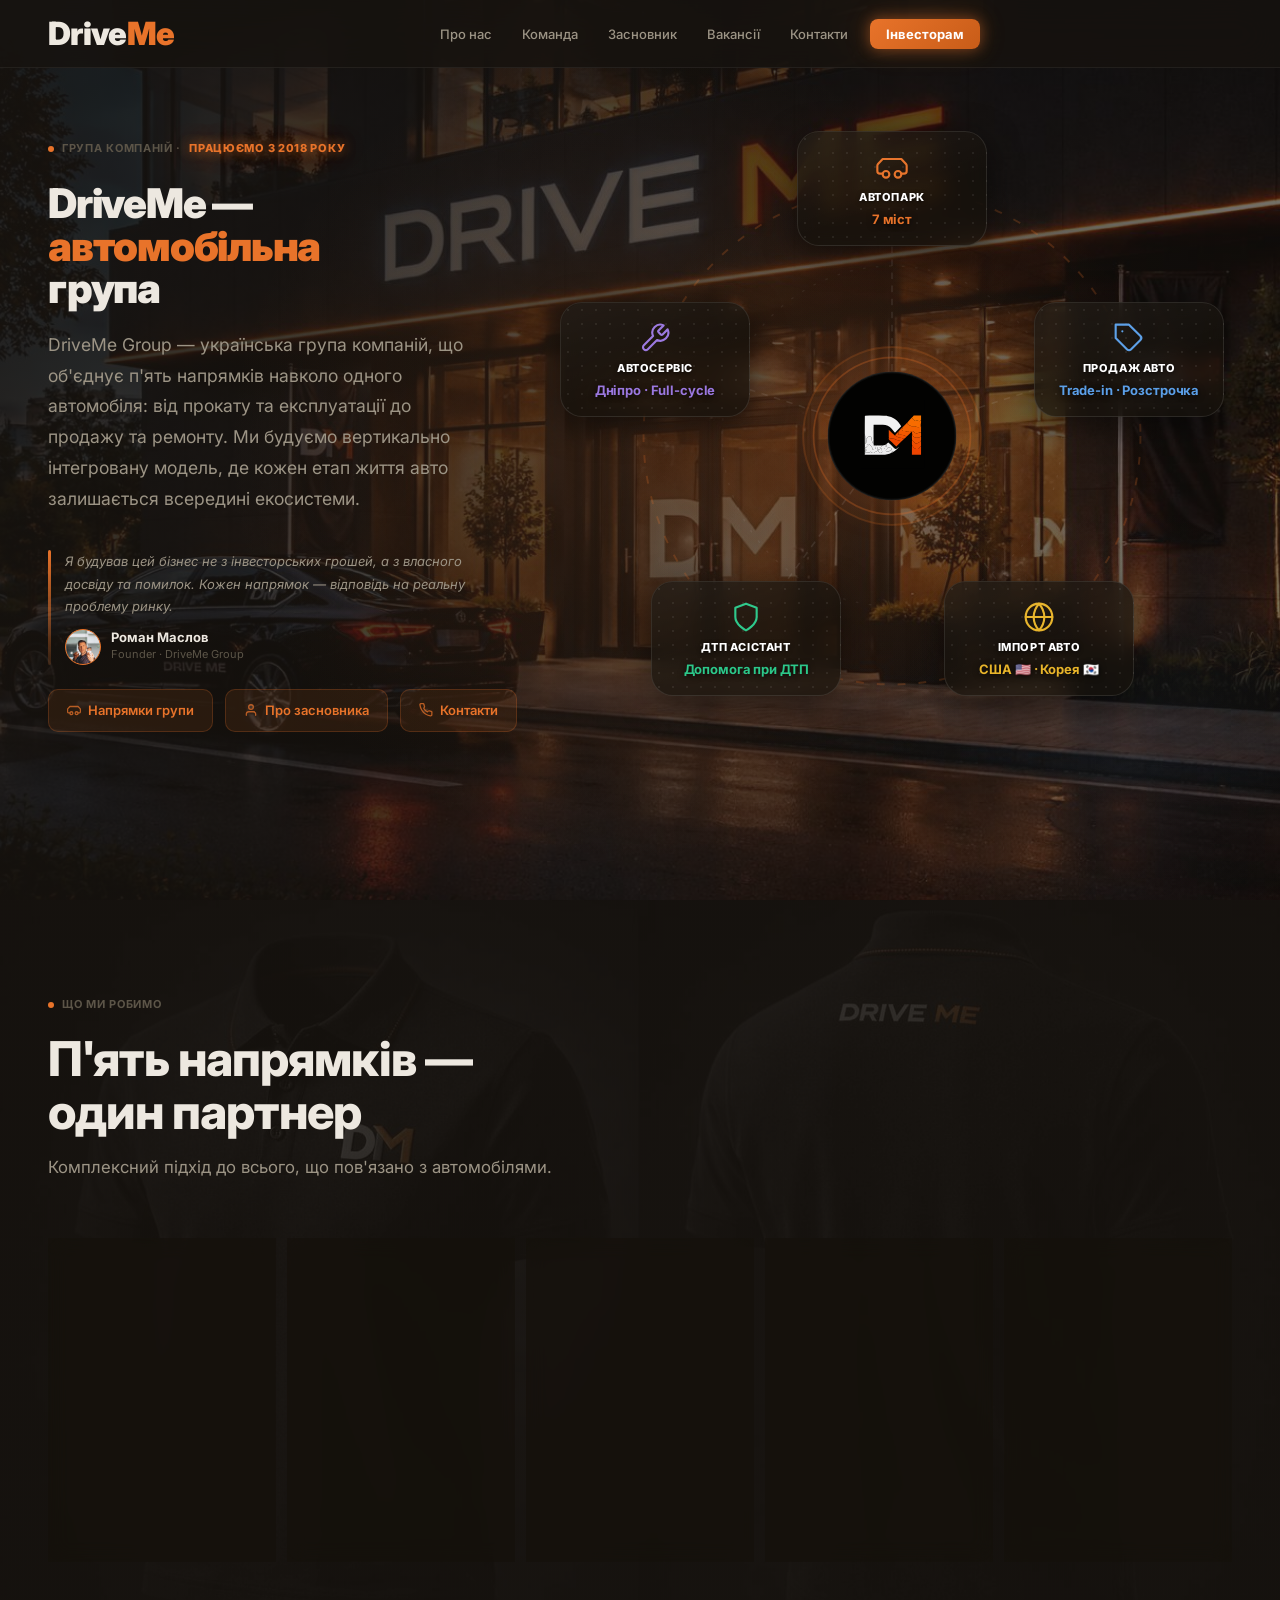
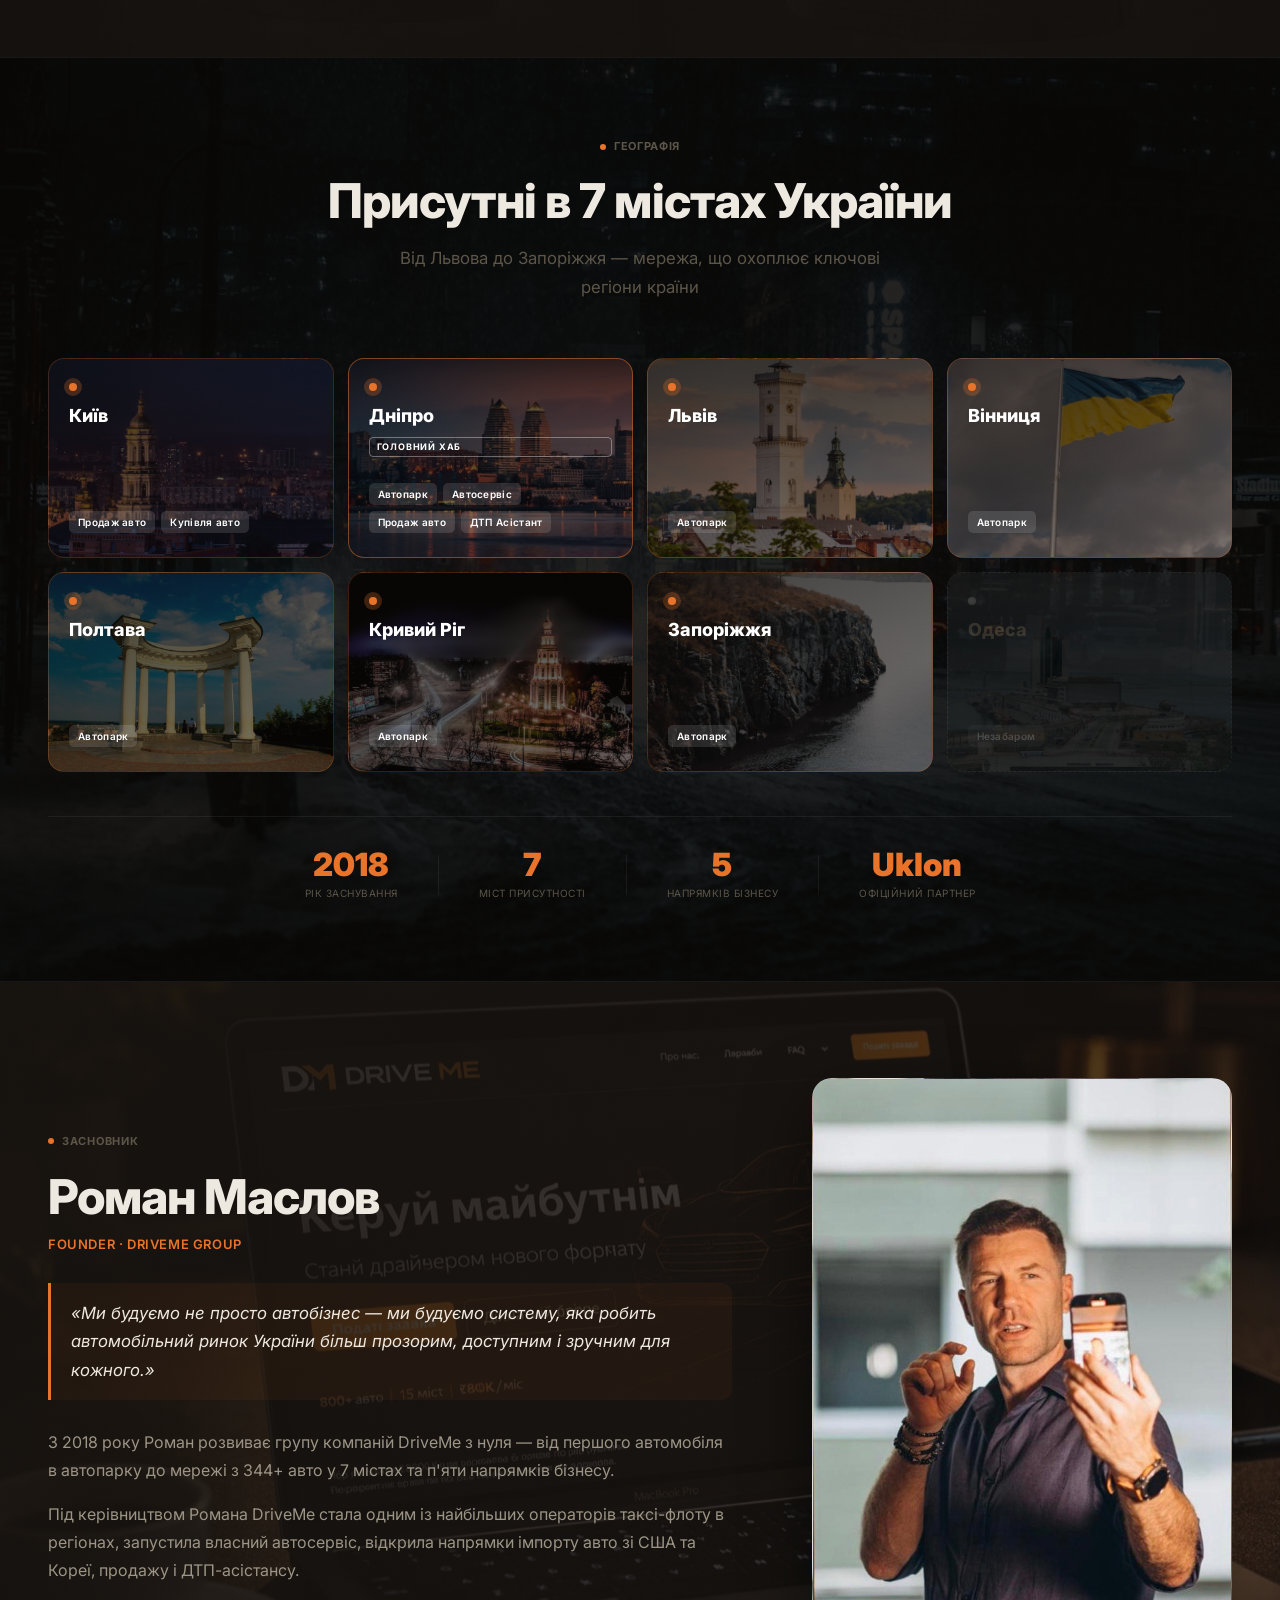
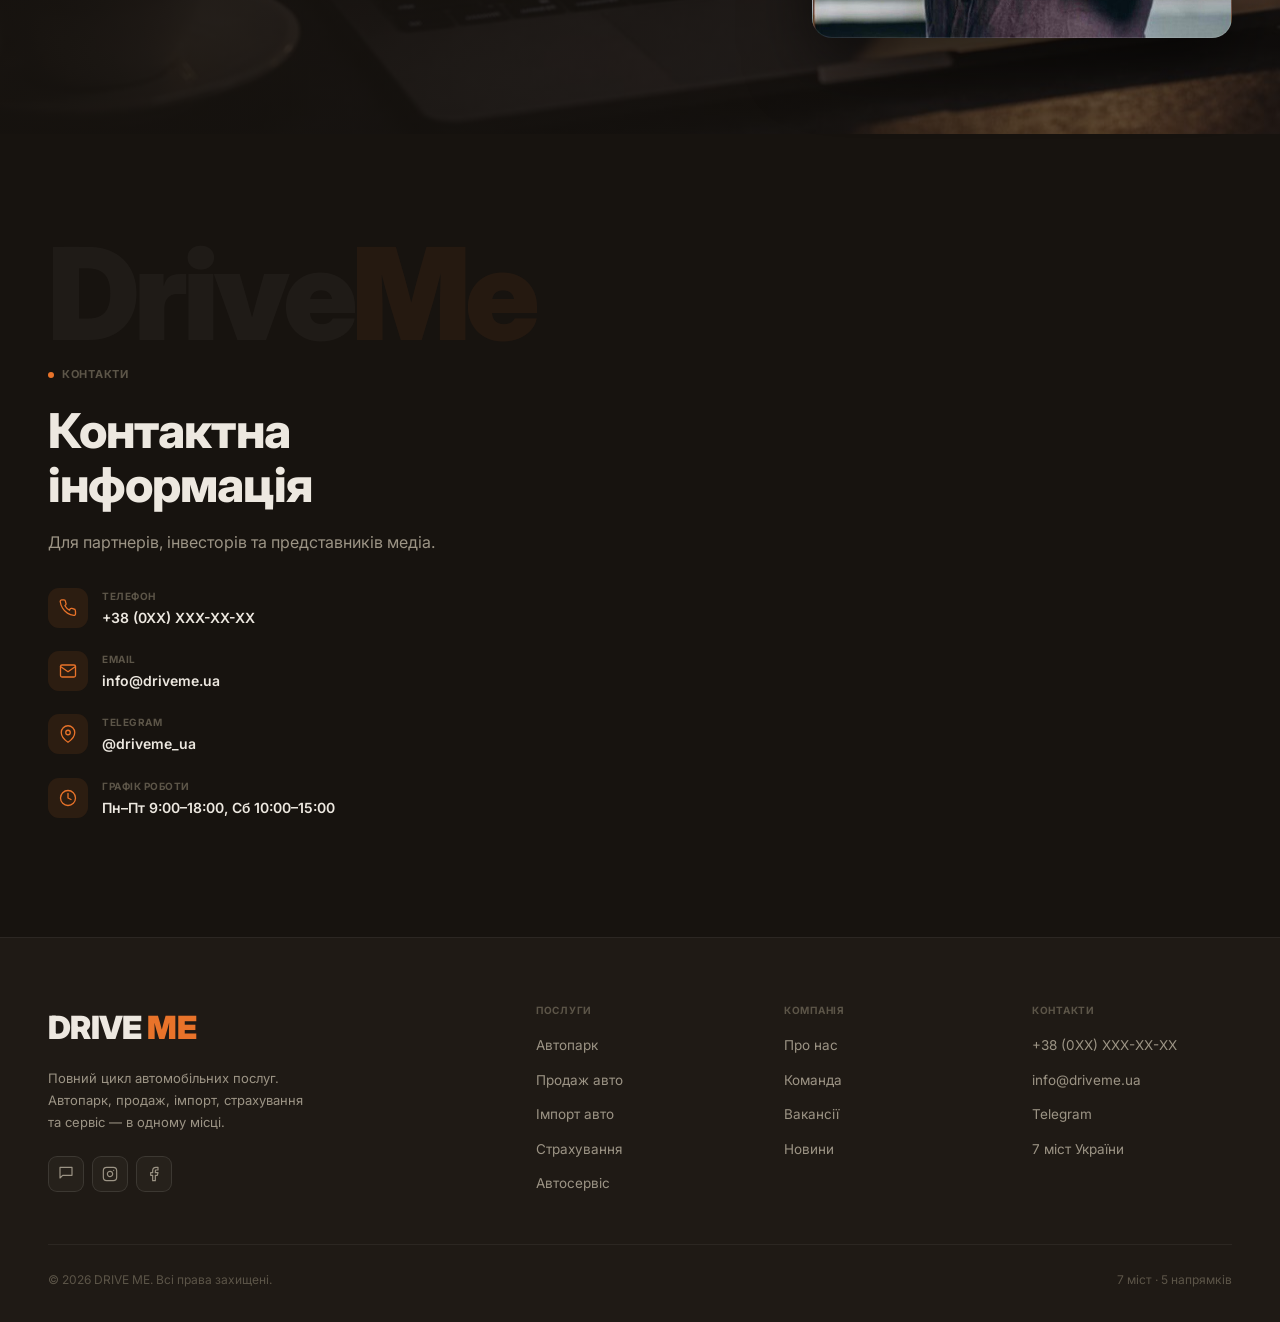
==== commit 148abc01: "Fix dialog CSS: force dark theme with !important over browser UA styles Co-Authored-By: Claude Sonne" ====
--- a/index.html
+++ b/index.html
@@ -5,7 +5,7 @@
 <link rel="icon" type="image/svg+xml" href="images/file-2.svg">
 <meta name="viewport" content="width=device-width,initial-scale=1.0">
 <title>DRIVE ME — Повний цикл автомобільних послуг</title>
-<link rel="stylesheet" href="css/style.css?v=20260710">
+<link rel="stylesheet" href="css/style.css?v=20260711">
 <link rel="preconnect" href="https://fonts.googleapis.com">
 <link href="https://fonts.googleapis.com/css2?family=Inter:wght@300;400;500;600;700;800;900&display=swap" rel="stylesheet">
 <script src="js/main.js?v=20260709" defer></script>
--- a/css/style.css
+++ b/css/style.css
@@ -1305,31 +1305,39 @@
 
 /* ── INVESTOR MODAL (native dialog) ── */
 #invest-modal{
-  border:none;padding:0;background:transparent;
-  width:100%;max-width:480px;
-  margin:0 auto;
-  position:fixed;bottom:0;left:50%;top:auto;right:auto;
-  transform:translateX(-50%);
-  overflow:visible;
+  border:none!important;
+  padding:0!important;
+  background:#1F1A15!important;
+  color:var(--text)!important;
+  width:100%!important;
+  max-width:480px!important;
+  margin:0!important;
+  position:fixed!important;
+  bottom:0!important;top:auto!important;
+  left:50%!important;right:auto!important;
+  transform:translateX(-50%)!important;
+  border-radius:24px 24px 0 0!important;
+  box-shadow:0 -8px 48px rgba(0,0,0,.6)!important;
+  overflow:hidden!important;
 }
 #invest-modal::backdrop{
   background:rgba(0,0,0,0.72);
   backdrop-filter:blur(6px);-webkit-backdrop-filter:blur(6px);
 }
 @media(min-width:600px){
-  #invest-modal{bottom:auto;top:50%;transform:translate(-50%,-50%)}
+  #invest-modal{
+    bottom:auto!important;top:50%!important;
+    transform:translate(-50%,-50%)!important;
+    border-radius:24px!important;
+  }
 }
 .imod-box{
-  background:var(--col);
-  border:1px solid var(--border2);
-  border-radius:24px 24px 0 0;
+  background:transparent;
   padding:32px 24px 40px;
   width:100%;
-  box-shadow:0 -8px 48px rgba(0,0,0,0.5);
-  animation:imod-up .3s cubic-bezier(.4,0,.2,1);
 }
 @media(min-width:600px){
-  .imod-box{border-radius:24px;animation:imod-fade .25s ease}
+  .imod-box{padding:36px 32px 44px}
 }
 @keyframes imod-up{from{transform:translateY(100%)}to{transform:translateY(0)}}
 @keyframes imod-fade{from{opacity:0;transform:translateY(12px)}to{opacity:1;transform:none}}
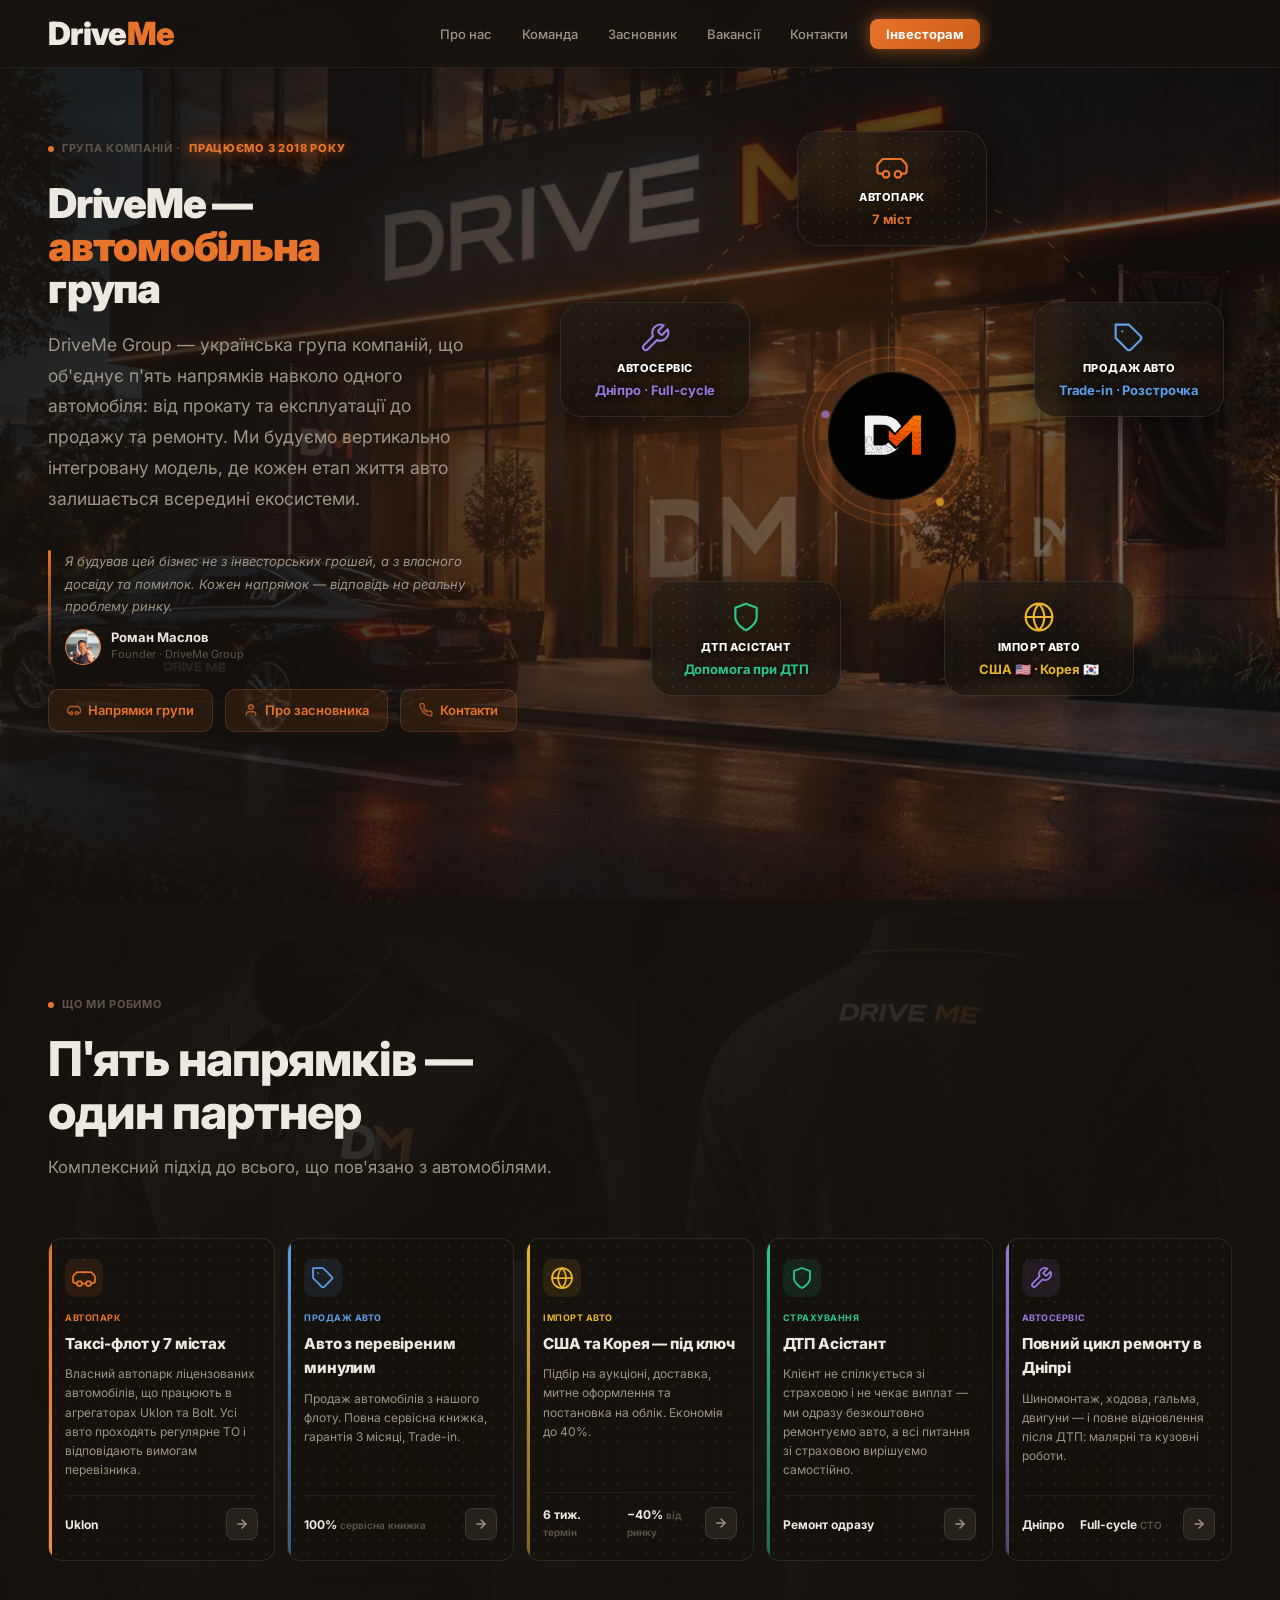
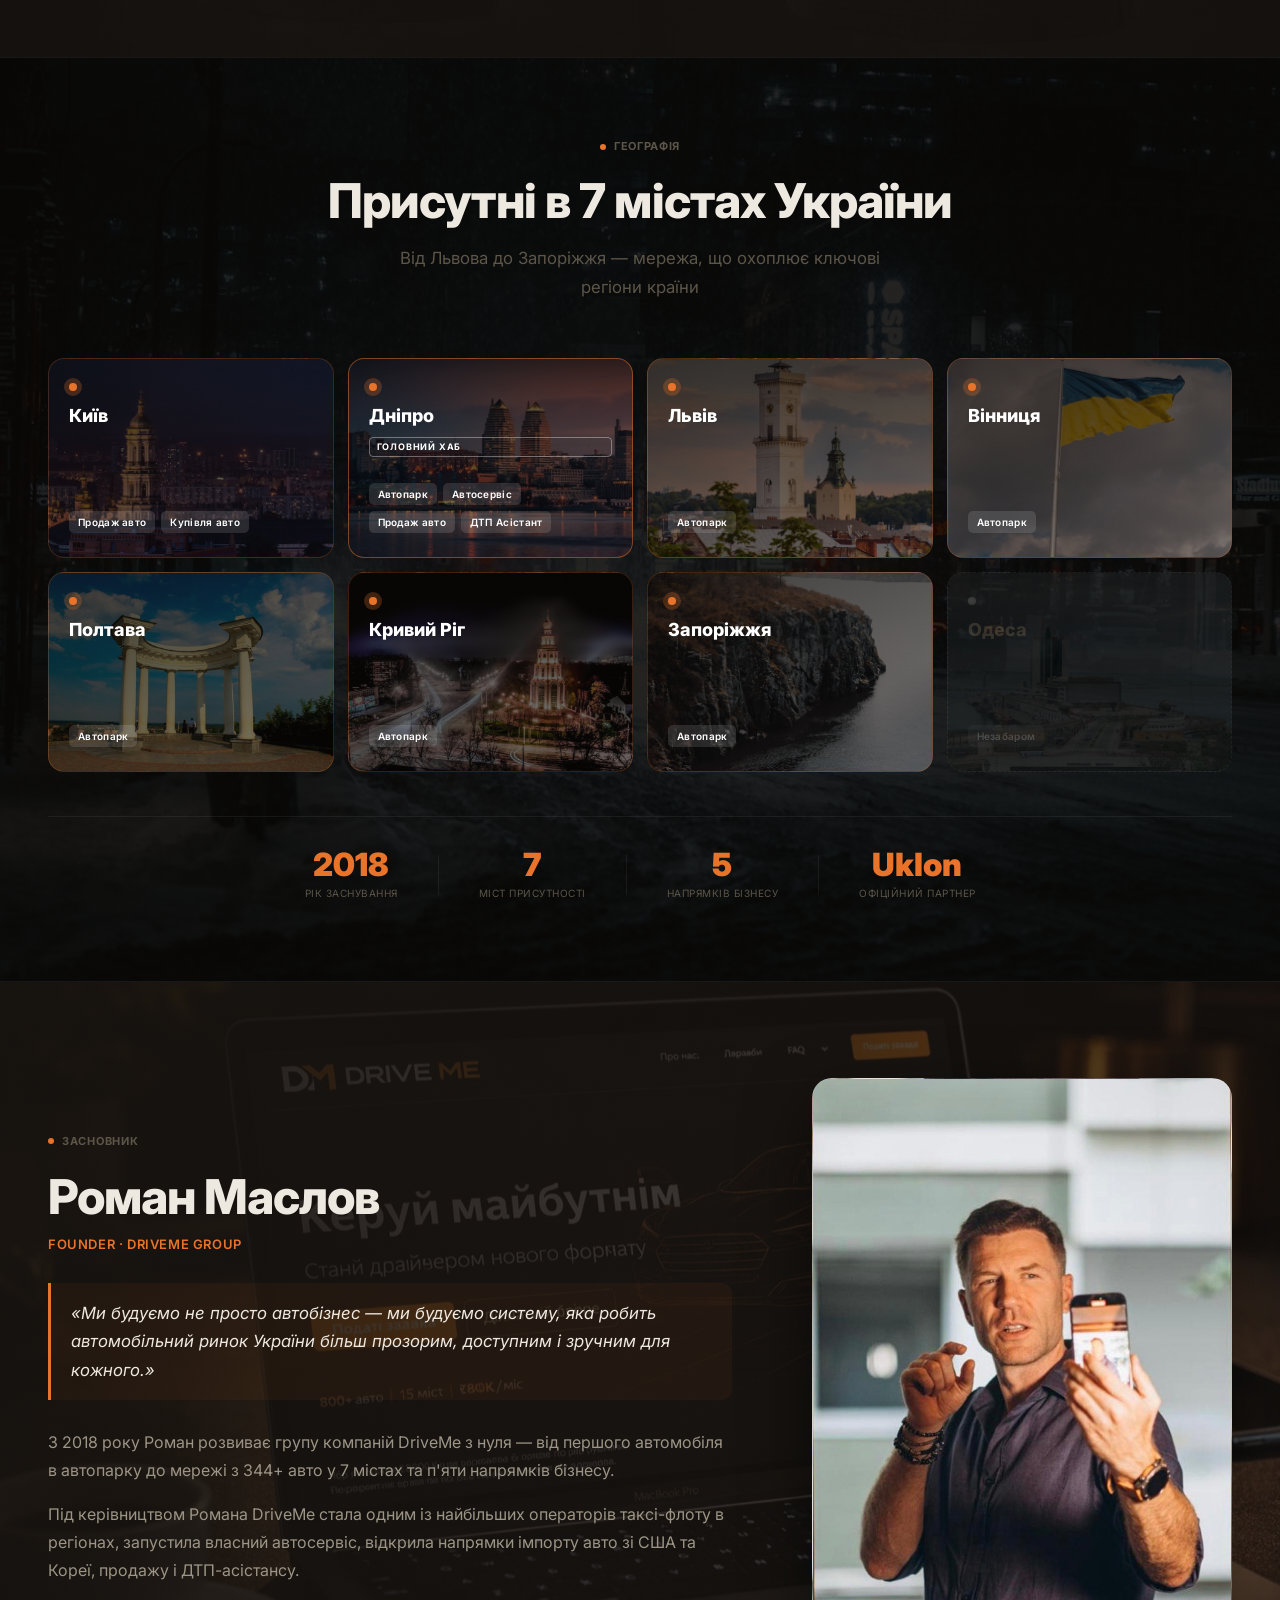
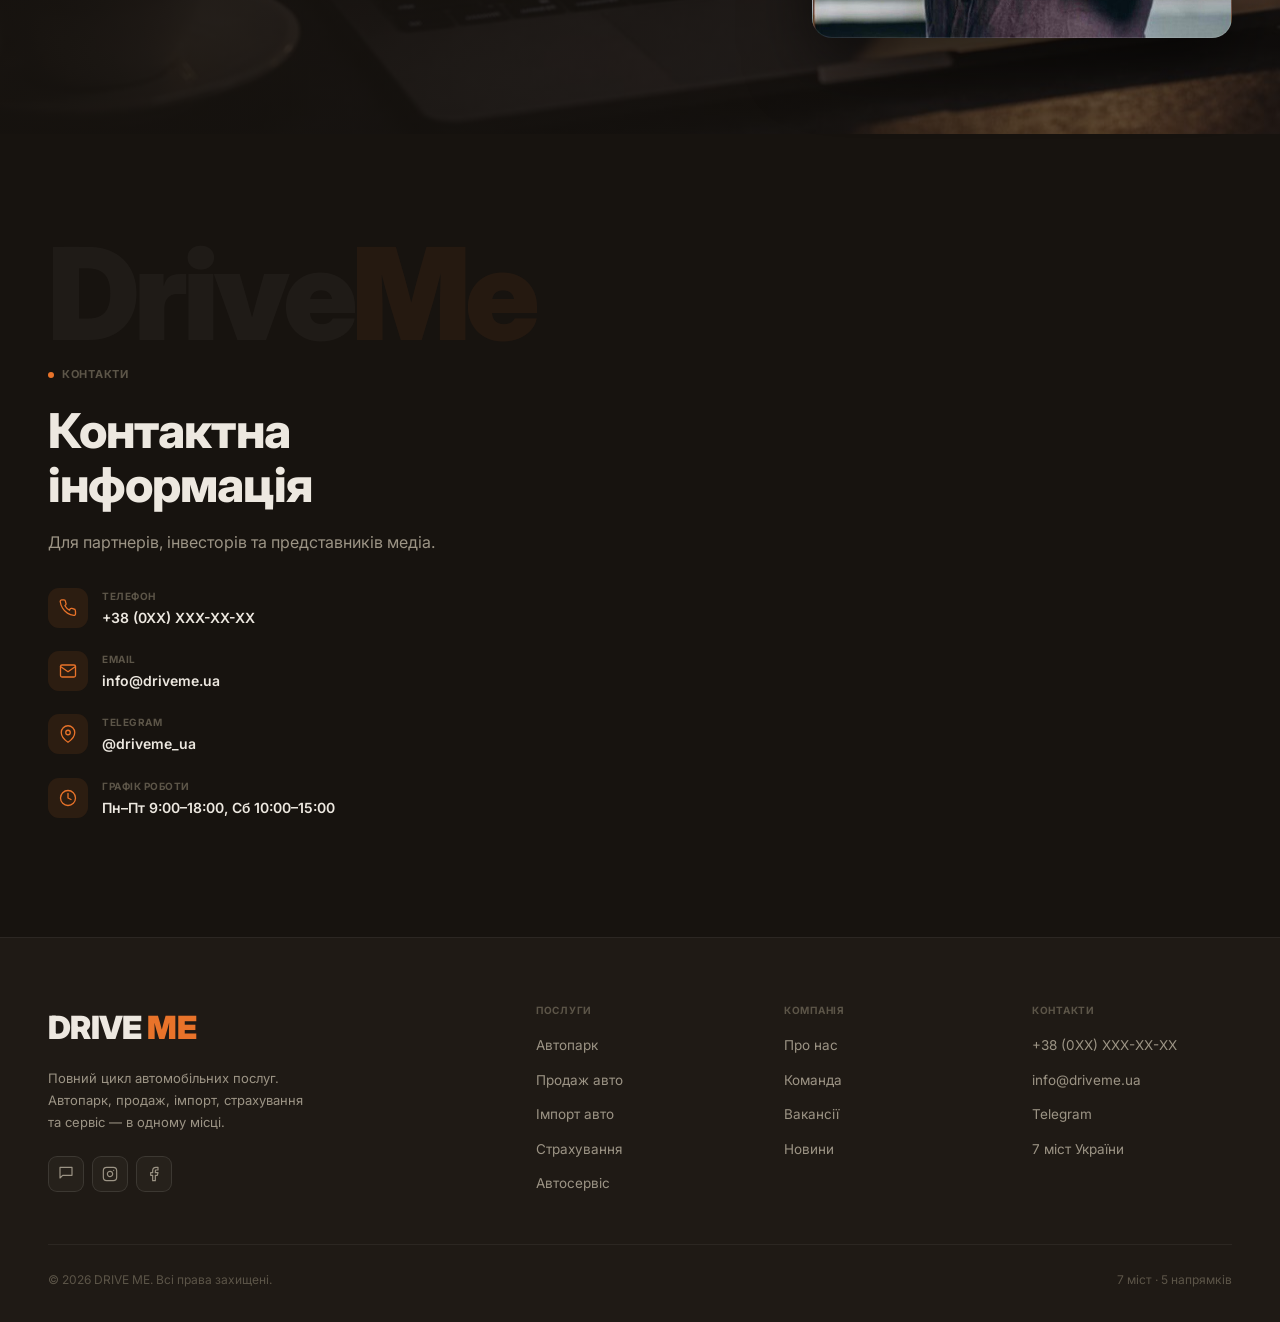
==== commit fa051274: "Fix desktop dialog: let browser center natively, only override styles Co-Authored-By: Claude Sonnet " ====
--- a/index.html
+++ b/index.html
@@ -5,7 +5,7 @@
 <link rel="icon" type="image/svg+xml" href="images/file-2.svg">
 <meta name="viewport" content="width=device-width,initial-scale=1.0">
 <title>DRIVE ME — Повний цикл автомобільних послуг</title>
-<link rel="stylesheet" href="css/style.css?v=20260711">
+<link rel="stylesheet" href="css/style.css?v=20260712">
 <link rel="preconnect" href="https://fonts.googleapis.com">
 <link href="https://fonts.googleapis.com/css2?family=Inter:wght@300;400;500;600;700;800;900&display=swap" rel="stylesheet">
 <script src="js/main.js?v=20260709" defer></script>
--- a/css/style.css
+++ b/css/style.css
@@ -1304,37 +1304,39 @@
   .wrap{padding:0 16px}
 
 /* ── INVESTOR MODAL (native dialog) ── */
+/* Desktop: browser centers dialog by default — we only style it */
 #invest-modal{
   border:none!important;
+  outline:none!important;
   padding:0!important;
   background:#1F1A15!important;
-  color:var(--text)!important;
-  width:100%!important;
-  max-width:480px!important;
-  margin:0!important;
-  position:fixed!important;
-  bottom:0!important;top:auto!important;
-  left:50%!important;right:auto!important;
-  transform:translateX(-50%)!important;
-  border-radius:24px 24px 0 0!important;
-  box-shadow:0 -8px 48px rgba(0,0,0,.6)!important;
+  color:#F0EBE3!important;
+  width:min(480px,94vw)!important;
+  border-radius:24px!important;
+  box-shadow:0 12px 60px rgba(0,0,0,.8)!important;
   overflow:hidden!important;
+  animation:imod-fade .25s ease;
 }
 #invest-modal::backdrop{
-  background:rgba(0,0,0,0.72);
-  backdrop-filter:blur(6px);-webkit-backdrop-filter:blur(6px);
-}
-@media(min-width:600px){
+  background:rgba(0,0,0,0.75);
+  backdrop-filter:blur(8px);-webkit-backdrop-filter:blur(8px);
+}
+/* Mobile: slide up from bottom */
+@media(max-width:599px){
   #invest-modal{
-    bottom:auto!important;top:50%!important;
-    transform:translate(-50%,-50%)!important;
-    border-radius:24px!important;
+    position:fixed!important;
+    bottom:0!important;top:auto!important;
+    left:0!important;right:0!important;
+    width:100%!important;
+    max-width:100%!important;
+    border-radius:24px 24px 0 0!important;
+    margin:0!important;
+    box-shadow:0 -8px 40px rgba(0,0,0,.6)!important;
+    animation:imod-up .3s cubic-bezier(.4,0,.2,1);
   }
 }
 .imod-box{
-  background:transparent;
   padding:32px 24px 40px;
-  width:100%;
 }
 @media(min-width:600px){
   .imod-box{padding:36px 32px 44px}
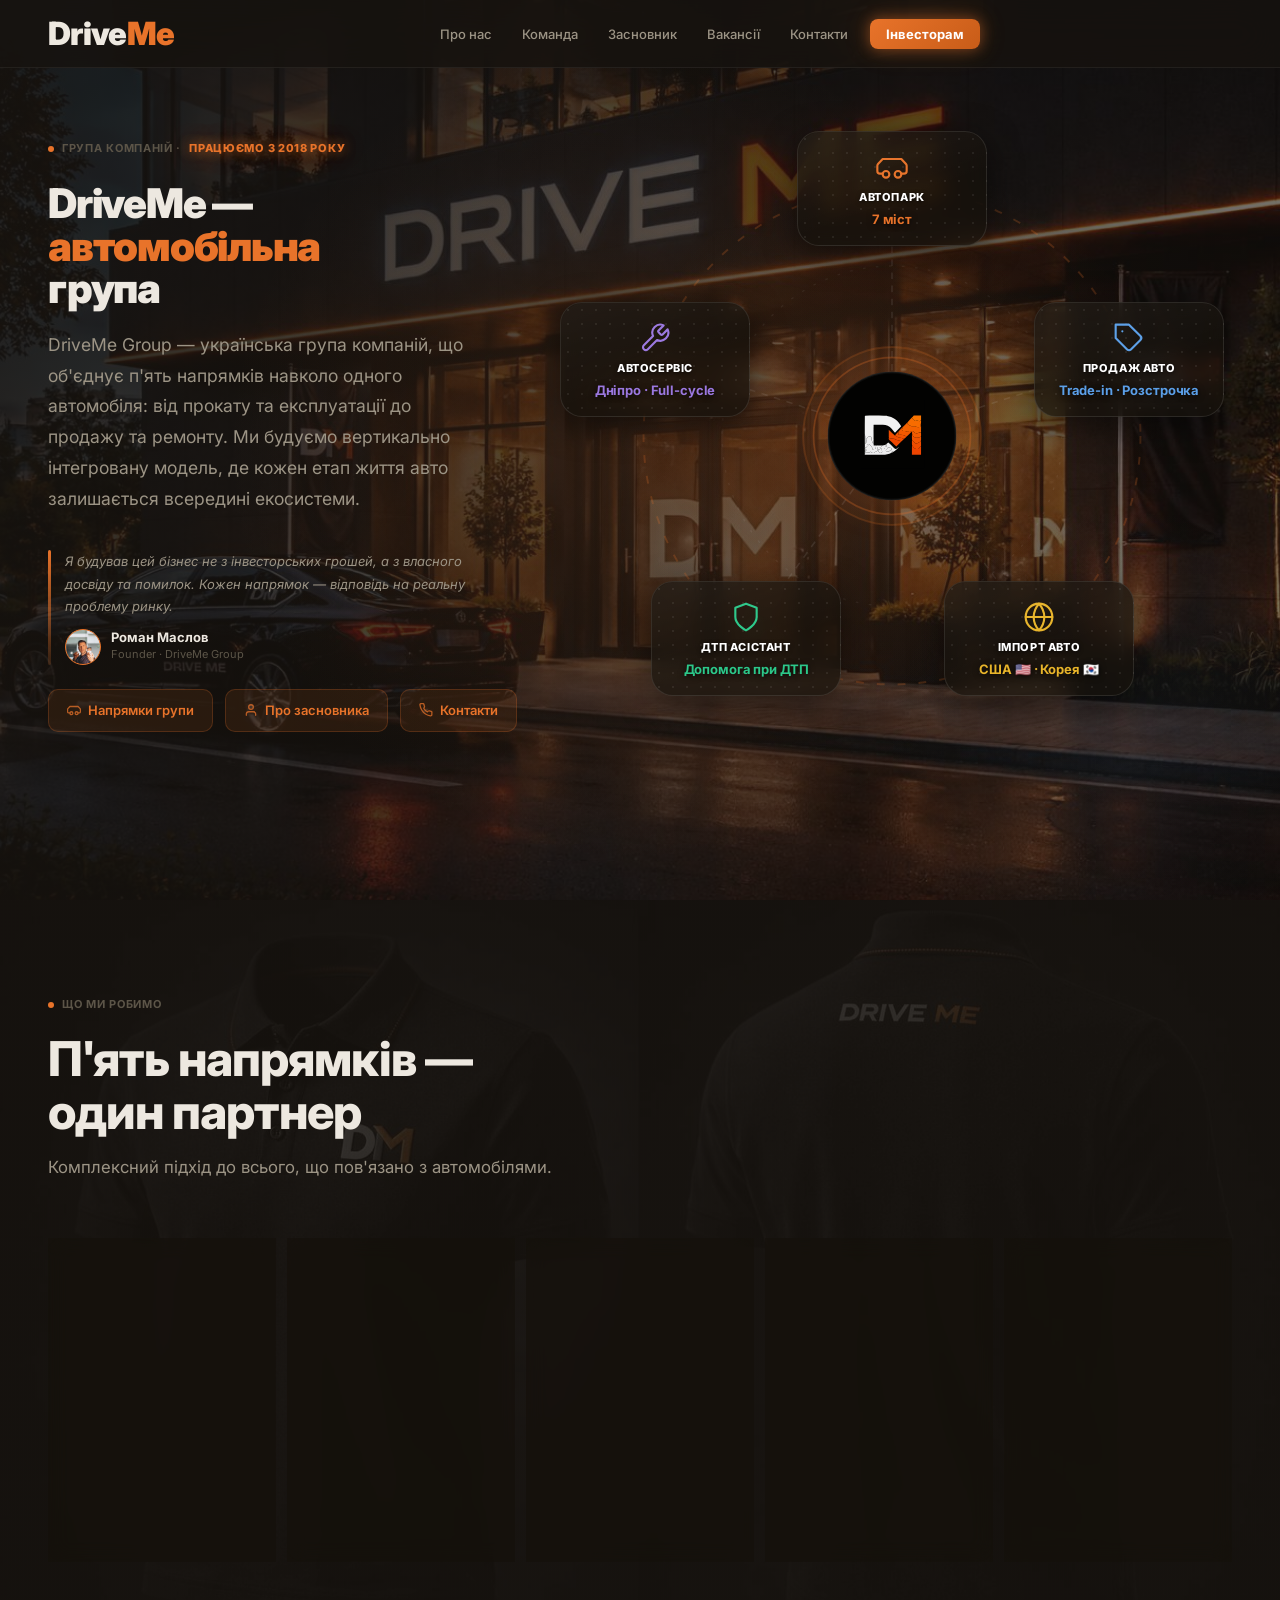
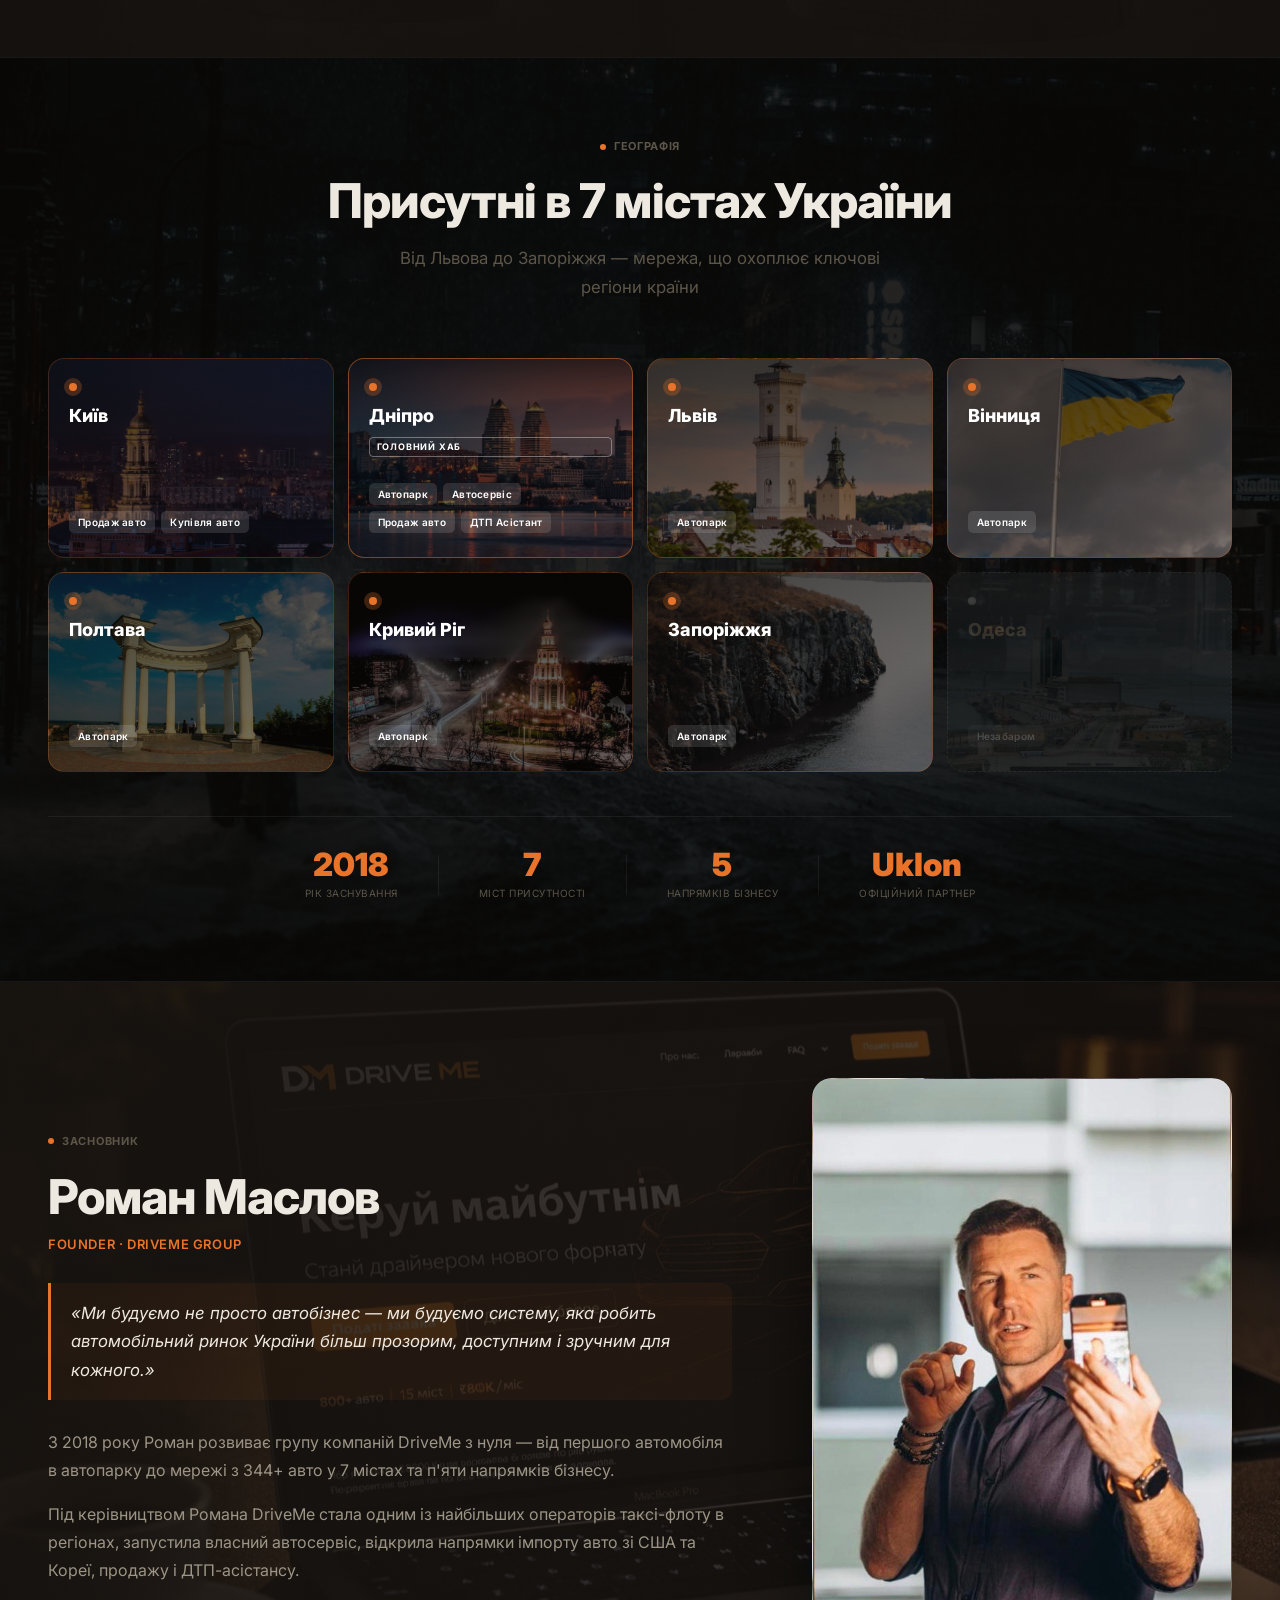
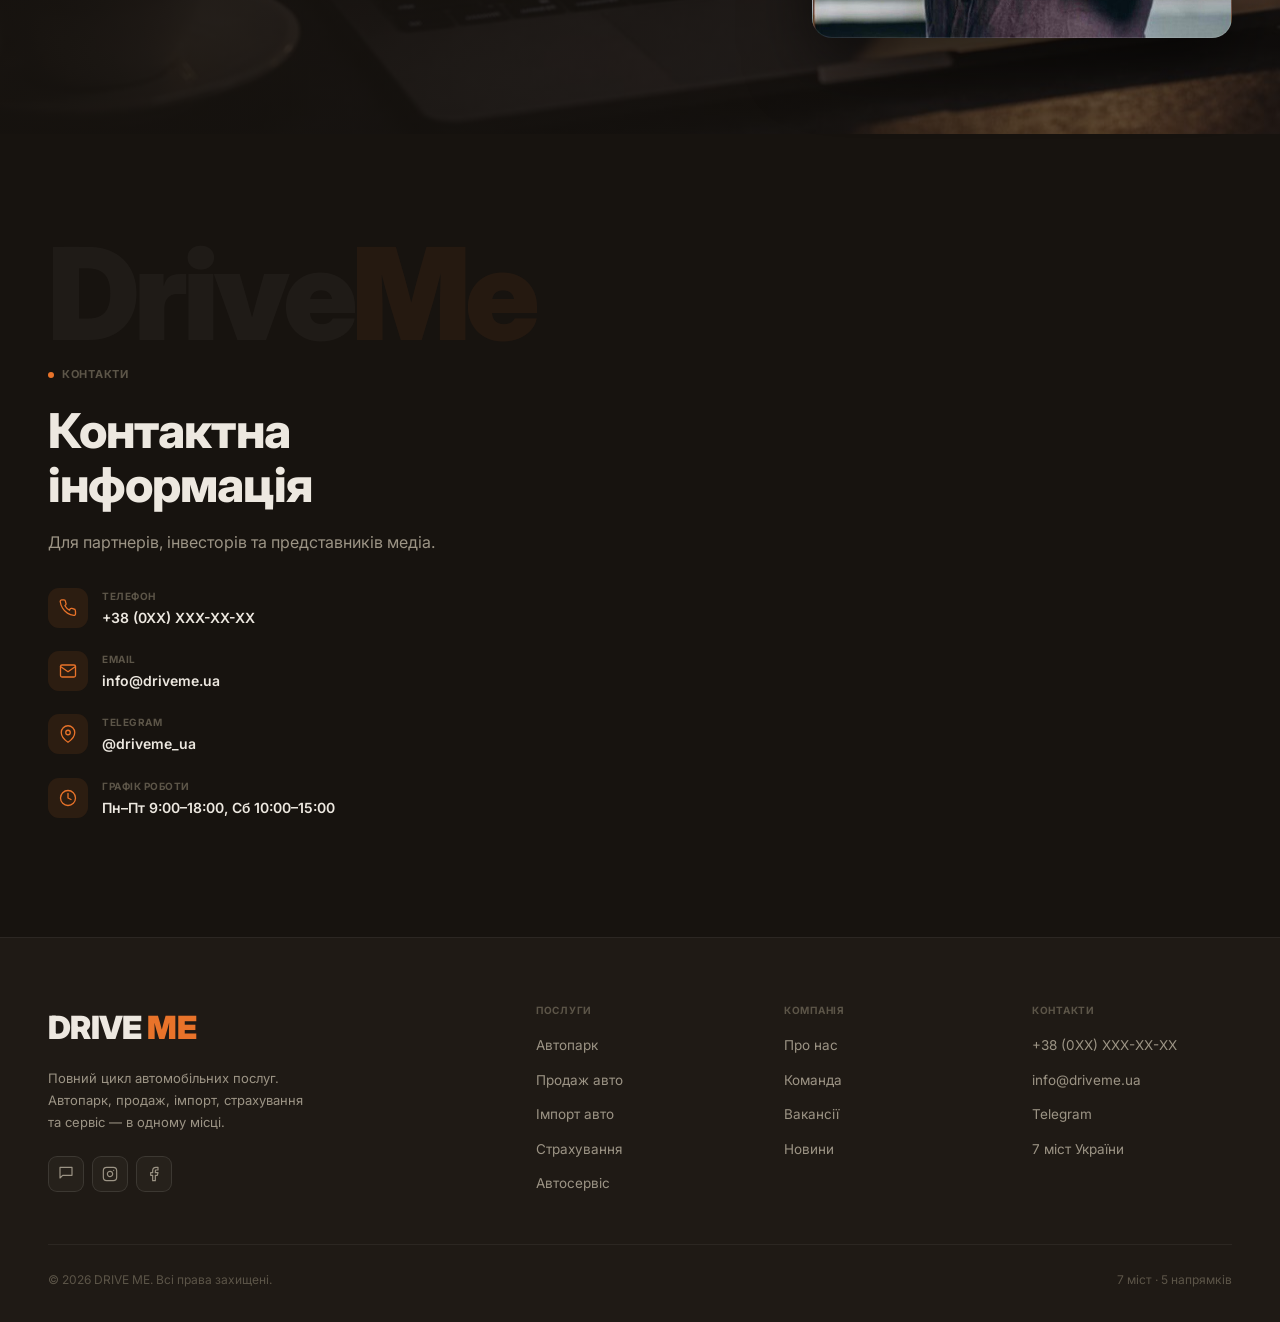
==== commit 4e7e9106: "Rewrite invest modal: all styles via JS inline, zero CSS dependency Removes all CSS rules for modal." ====
--- a/index.html
+++ b/index.html
@@ -713,52 +713,74 @@
 
 
 
+
 <!-- INVEST-MODAL -->
-<dialog id="invest-modal">
-<div class="imod-box">
-  <button class="imod-close" onclick="_iClose()">
-    <svg width="18" height="18" viewBox="0 0 24 24" fill="none" stroke="currentColor" stroke-width="2.5" stroke-linecap="round"><line x1="18" y1="6" x2="6" y2="18"/><line x1="6" y1="6" x2="18" y2="18"/></svg>
-  </button>
-  <div class="imod-label"><span class="imod-dot"></span>&#1030;&#1085;&#1074;&#1077;&#1089;&#1090;&#1086;&#1088;&#1072;&#1084;</div>
-  <h2 class="imod-title">&#1047;&#1074;&#700;&#1103;&#1079;&#1072;&#1090;&#1080;&#1089;&#1103; &#1079; &#1085;&#1072;&#1084;&#1080;</h2>
-  <p class="imod-sub">&#1047;&#1072;&#1083;&#1080;&#1096;&#1090;&#1077; &#1082;&#1086;&#1085;&#1090;&#1072;&#1082;&#1090;&#1080; &#8212; &#1084;&#1080; &#1079;&#1074;&#700;&#1103;&#1078;&#1077;&#1084;&#1086;&#1089;&#1100; &#1110; &#1088;&#1086;&#1079;&#1082;&#1072;&#1078;&#1077;&#1084;&#1086; &#1073;&#1110;&#1083;&#1100;&#1096;&#1077; &#1087;&#1088;&#1086; &#1084;&#1086;&#1078;&#1083;&#1080;&#1074;&#1086;&#1089;&#1090;&#1110; &#1089;&#1087;&#1110;&#1074;&#1087;&#1088;&#1072;&#1094;&#1110; &#1079; DriveMe Group.</p>
-  <form class="imod-form" id="invest-form" onsubmit="return _iSubmit(this)">
-    <div class="imod-field"><input type="text" name="name" placeholder="&#1042;&#1072;&#1096;&#1077; &#1110;&#1084;&#700;&#1103;" required autocomplete="name"></div>
-    <div class="imod-field"><input type="tel" name="phone" placeholder="&#1058;&#1077;&#1083;&#1077;&#1092;&#1086;&#1085;" required autocomplete="tel"></div>
-    <div class="imod-field"><input type="email" name="email" placeholder="Email (&#1085;&#1077;&#1086;&#1073;&#1086;&#1074;&#700;&#1103;&#1079;&#1082;&#1086;&#1074;&#1086;)" autocomplete="email"></div>
-    <div class="imod-field"><textarea name="message" placeholder="&#1050;&#1086;&#1088;&#1086;&#1090;&#1082;&#1086; &#1087;&#1088;&#1086; &#1089;&#1077;&#1073;&#1077; &#1072;&#1073;&#1086; &#1079;&#1072;&#1087;&#1080;&#1090;" rows="3"></textarea></div>
-    <button type="submit" class="imod-submit">&#1053;&#1072;&#1076;&#1110;&#1089;&#1083;&#1072;&#1090;&#1080; &#1079;&#1072;&#1087;&#1080;&#1090; &#8594;</button>
-  </form>
-  <div class="imod-success" id="invest-success" style="display:none">
-    <div class="imod-success-ico"><svg width="32" height="32" viewBox="0 0 24 24" fill="none" stroke="currentColor" stroke-width="2" stroke-linecap="round"><polyline points="20 6 9 17 4 12"/></svg></div>
-    <div class="imod-success-text">&#1044;&#1103;&#1082;&#1091;&#1108;&#1084;&#1086;! &#1052;&#1080; &#1079;&#1074;&#700;&#1103;&#1078;&#1077;&#1084;&#1086;&#1089;&#1100; &#1079; &#1074;&#1072;&#1084;&#1080; &#1085;&#1072;&#1081;&#1073;&#1083;&#1080;&#1078;&#1095;&#1080;&#1084; &#1095;&#1072;&#1089;&#1086;&#1084;.</div>
-  </div>
-</div>
-</dialog>
+<div id="invest-modal" style="display:none;position:fixed;inset:0;z-index:9999;justify-content:center;"></div>
 <script>
-function openInvestModal(){
-  var m=document.getElementById('invest-modal');
-  if(!m)return;
-  var mn=document.querySelector('.mob-nav');
-  if(mn){mn.style.display='none';mn.classList.remove('open');}
-  document.getElementById('invest-form').style.display='';
-  document.getElementById('invest-form').reset();
-  document.getElementById('invest-success').style.display='none';
-  m.showModal();
-}
-function _iClose(){
-  var m=document.getElementById('invest-modal');
-  if(m&&m.open)m.close();
-}
-function _iSubmit(f){
-  f.style.display='none';
-  document.getElementById('invest-success').style.display='flex';
-  setTimeout(_iClose,3000);
-  return false;
-}
-document.getElementById('invest-modal').addEventListener('click',function(e){
-  if(e.target===this)this.close();
-});
+(function(){
+  var BOX_HTML = '<div id="imod-inner" style="position:relative;z-index:1;background:#1F1A15;color:#F0EBE3;border:1px solid rgba(255,255,255,0.12);padding:32px 24px 40px;box-shadow:0 12px 60px rgba(0,0,0,.85);box-sizing:border-box;width:100%;max-width:480px;">'
+    + '<button onclick="_iClose()" style="position:absolute;top:16px;right:16px;width:36px;height:36px;border-radius:50%;background:rgba(255,255,255,0.08);border:1px solid rgba(255,255,255,0.15);color:#F0EBE3;display:flex;align-items:center;justify-content:center;cursor:pointer;font-size:18px;line-height:1;">&#10005;</button>'
+    + '<div style="display:inline-flex;align-items:center;gap:7px;font-size:11px;font-weight:700;letter-spacing:.1em;text-transform:uppercase;color:#E8732A;margin-bottom:12px;"><span style="width:6px;height:6px;border-radius:50%;background:#E8732A;display:inline-block;"></span>&#1030;&#1085;&#1074;&#1077;&#1089;&#1090;&#1086;&#1088;&#1072;&#1084;</div>'
+    + '<h2 style="font-size:1.5rem;font-weight:900;letter-spacing:-.02em;color:#F0EBE3;margin:0 0 8px;">&#1047;&#1074;&#700;&#1103;&#1079;&#1072;&#1090;&#1080;&#1089;&#1103; &#1079; &#1085;&#1072;&#1084;&#1080;</h2>'
+    + '<p style="font-size:.9rem;line-height:1.7;color:rgba(240,235,227,0.65);margin:0 0 24px;">&#1047;&#1072;&#1083;&#1080;&#1096;&#1090;&#1077; &#1082;&#1086;&#1085;&#1090;&#1072;&#1082;&#1090;&#1080; &#8212; &#1084;&#1080; &#1079;&#1074;&#700;&#1103;&#1078;&#1077;&#1084;&#1086;&#1089;&#1100; &#1110; &#1088;&#1086;&#1079;&#1082;&#1072;&#1078;&#1077;&#1084;&#1086; &#1073;&#1110;&#1083;&#1100;&#1096;&#1077; &#1087;&#1088;&#1086; &#1084;&#1086;&#1078;&#1083;&#1080;&#1074;&#1086;&#1089;&#1090;&#1110; &#1089;&#1087;&#1110;&#1074;&#1087;&#1088;&#1072;&#1094;&#1110; &#1079; DriveMe Group.</p>'
+    + '<form id="invest-form" onsubmit="return _iSubmit(this)" style="display:flex;flex-direction:column;gap:10px;">'
+    + '<input type="text" name="name" placeholder="&#1042;&#1072;&#1096;&#1077; &#1110;&#1084;&#700;&#1103;" required autocomplete="name" style="background:rgba(255,255,255,0.07);border:1px solid rgba(255,255,255,0.15);border-radius:12px;padding:13px 16px;font-size:14px;color:#F0EBE3;font-family:inherit;outline:none;box-sizing:border-box;width:100%;">'
+    + '<input type="tel" name="phone" placeholder="&#1058;&#1077;&#1083;&#1077;&#1092;&#1086;&#1085;" required autocomplete="tel" style="background:rgba(255,255,255,0.07);border:1px solid rgba(255,255,255,0.15);border-radius:12px;padding:13px 16px;font-size:14px;color:#F0EBE3;font-family:inherit;outline:none;box-sizing:border-box;width:100%;">'
+    + '<input type="email" name="email" placeholder="Email (&#1085;&#1077;&#1086;&#1073;&#1086;&#1074;&#700;&#1103;&#1079;&#1082;&#1086;&#1074;&#1086;)" autocomplete="email" style="background:rgba(255,255,255,0.07);border:1px solid rgba(255,255,255,0.15);border-radius:12px;padding:13px 16px;font-size:14px;color:#F0EBE3;font-family:inherit;outline:none;box-sizing:border-box;width:100%;">'
+    + '<textarea name="message" placeholder="&#1050;&#1086;&#1088;&#1086;&#1090;&#1082;&#1086; &#1087;&#1088;&#1086; &#1089;&#1077;&#1073;&#1077; &#1072;&#1073;&#1086; &#1079;&#1072;&#1087;&#1080;&#1090;" rows="3" style="background:rgba(255,255,255,0.07);border:1px solid rgba(255,255,255,0.15);border-radius:12px;padding:13px 16px;font-size:14px;color:#F0EBE3;font-family:inherit;outline:none;resize:none;box-sizing:border-box;width:100%;"></textarea>'
+    + '<button type="submit" style="margin-top:4px;width:100%;padding:15px 24px;border-radius:12px;background:linear-gradient(135deg,#E8732A,#c85c18);color:#fff;font-size:14px;font-weight:700;cursor:pointer;border:none;font-family:inherit;box-shadow:0 4px 20px rgba(232,115,42,.4);">&#1053;&#1072;&#1076;&#1110;&#1089;&#1083;&#1072;&#1090;&#1080; &#1079;&#1072;&#1087;&#1080;&#1090; &#8594;</button>'
+    + '</form>'
+    + '<div id="invest-success" style="display:none;flex-direction:column;align-items:center;text-align:center;padding:24px 0;gap:16px;">'
+    + '<div style="width:64px;height:64px;border-radius:50%;background:rgba(44,200,138,0.15);border:1px solid rgba(44,200,138,0.3);color:#2CC88A;display:flex;align-items:center;justify-content:center;font-size:28px;">&#10003;</div>'
+    + '<div style="font-size:1rem;font-weight:600;color:#F0EBE3;line-height:1.6;">&#1044;&#1103;&#1082;&#1091;&#1108;&#1084;&#1086;! &#1052;&#1080; &#1079;&#1074;&#700;&#1103;&#1078;&#1077;&#1084;&#1086;&#1089;&#1100; &#1079; &#1074;&#1072;&#1084;&#1080; &#1085;&#1072;&#1081;&#1073;&#1083;&#1080;&#1078;&#1095;&#1080;&#1084; &#1095;&#1072;&#1089;&#1086;&#1084;.</div>'
+    + '</div>'
+    + '</div>';
+
+  var m = document.getElementById('invest-modal');
+  m.innerHTML = '<div id="imod-overlay" style="position:absolute;inset:0;background:rgba(0,0,0,0.75);backdrop-filter:blur(8px);-webkit-backdrop-filter:blur(8px);" onclick="_iClose()"></div>' + BOX_HTML;
+
+  function setBox() {
+    var inner = document.getElementById('imod-inner');
+    if (!inner) return;
+    if (window.innerWidth < 600) {
+      m.style.alignItems = 'flex-end';
+      inner.style.borderRadius = '24px 24px 0 0';
+      inner.style.maxWidth = '100%';
+      inner.style.margin = '0';
+    } else {
+      m.style.alignItems = 'center';
+      inner.style.borderRadius = '24px';
+      inner.style.maxWidth = '480px';
+      inner.style.margin = 'auto';
+    }
+  }
+
+  window.openInvestModal = function(){
+    var mn = document.querySelector('.mob-nav');
+    if (mn) { mn.style.display='none'; mn.classList.remove('open'); }
+    var f = document.getElementById('invest-form');
+    var s = document.getElementById('invest-success');
+    if (f) { f.style.display='flex'; f.reset(); }
+    if (s) s.style.display = 'none';
+    setBox();
+    m.style.display = 'flex';
+    document.body.style.overflow = 'hidden';
+  };
+
+  window._iClose = function(){
+    m.style.display = 'none';
+    document.body.style.overflow = '';
+  };
+
+  window._iSubmit = function(f){
+    f.style.display = 'none';
+    document.getElementById('invest-success').style.display = 'flex';
+    setTimeout(_iClose, 3000);
+    return false;
+  };
+
+  document.addEventListener('keydown', function(e){ if(e.key==='Escape') _iClose(); });
+})();
 </script>
 </body>
 </html>
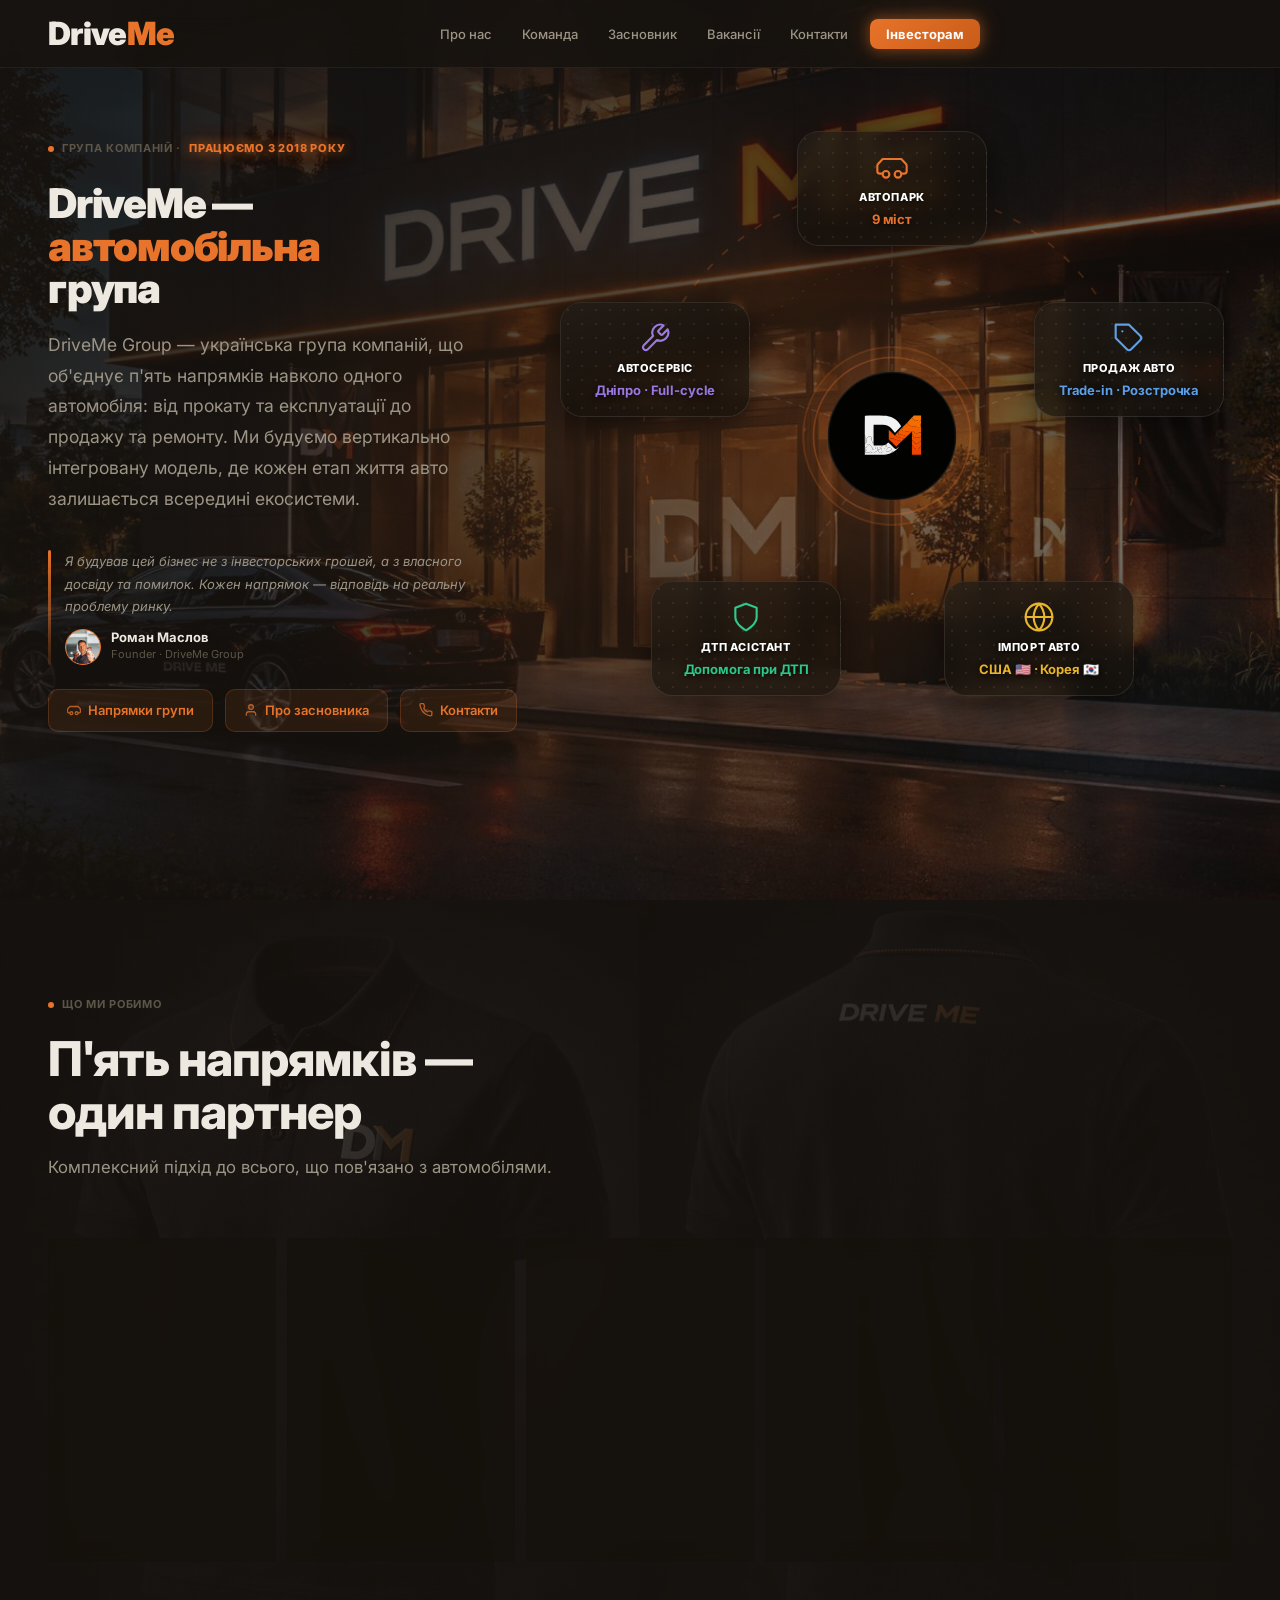
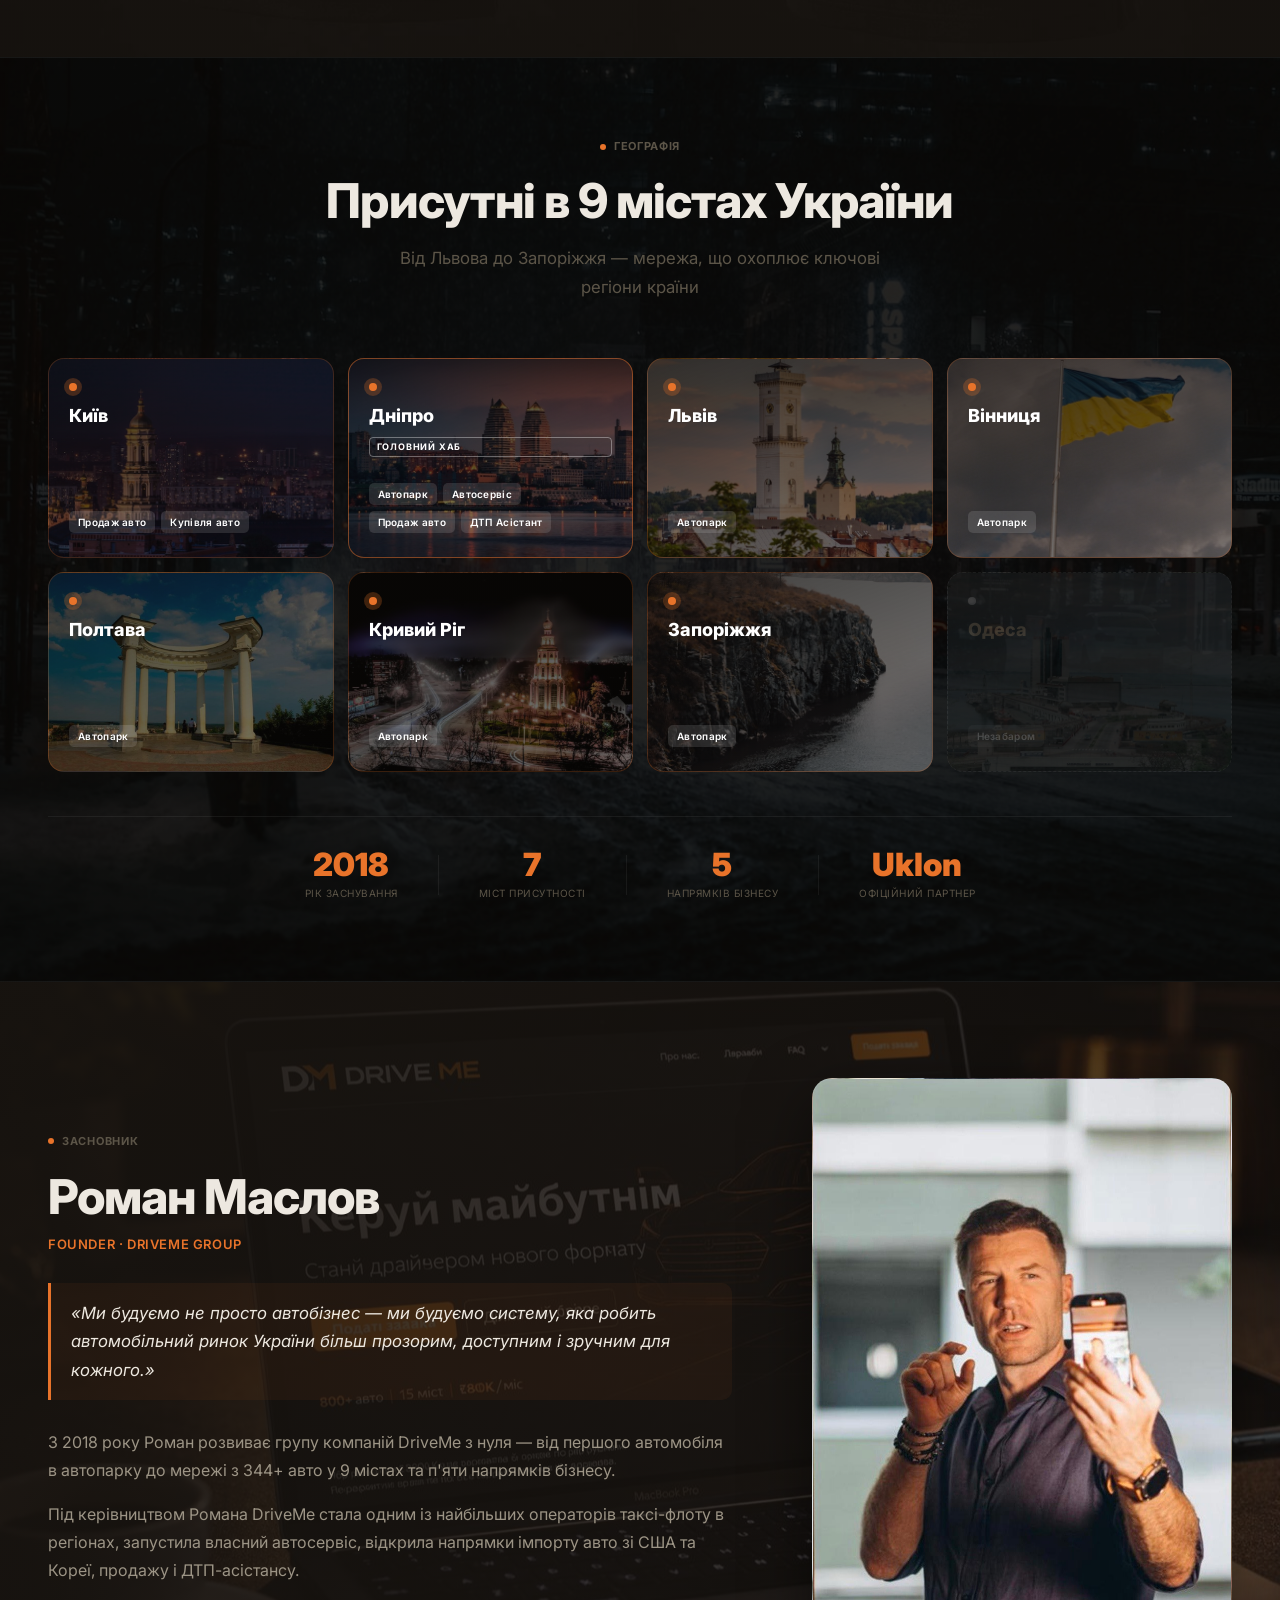
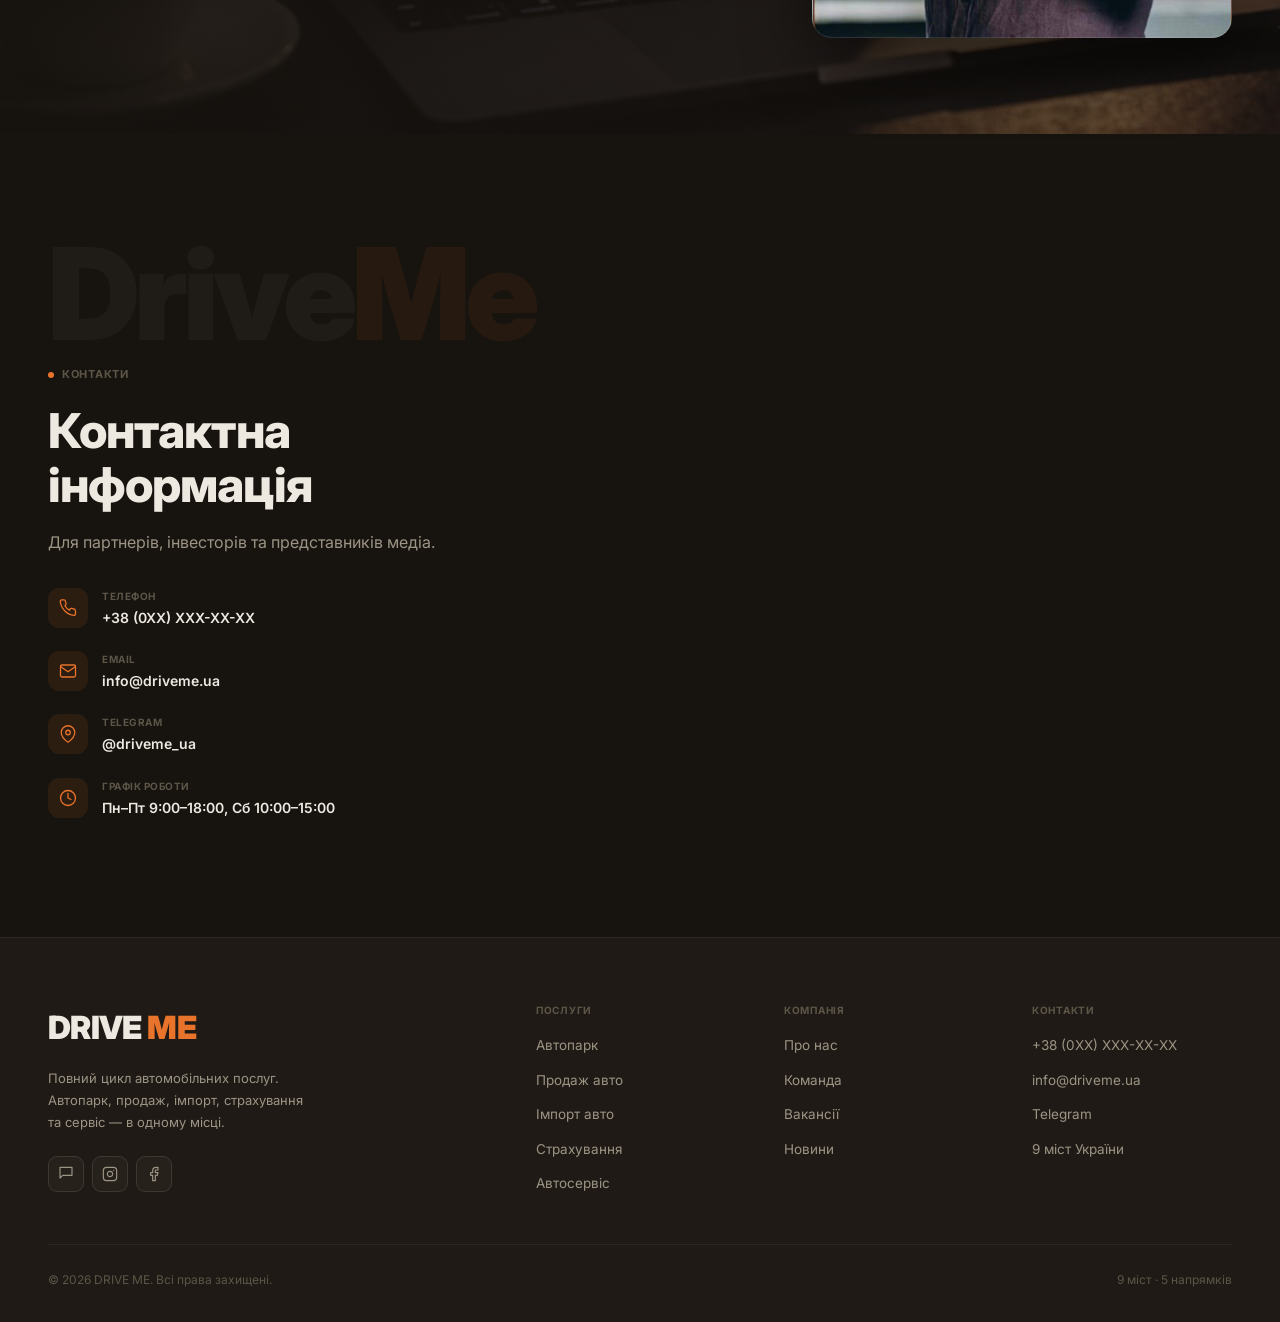
==== commit 5e972291: "Update city count: 7 → 9 міст Co-Authored-By: Claude Sonnet 4.6 <noreply@anthropic.com>" ====
--- a/index.html
+++ b/index.html
@@ -180,7 +180,7 @@
               </svg>
             </div>
             <div class="orb-n-lbl">Автопарк</div>
-            <div class="orb-n-metric">7 міст</div>
+            <div class="orb-n-metric">9 міст</div>
           </a>
 
           <!-- Sales: center(577,263) → left=482, top=206 -->
@@ -258,7 +258,7 @@
           <svg width="24" height="24" viewBox="0 0 24 24" fill="none" stroke="currentColor" stroke-width="1.75" stroke-linecap="round" stroke-linejoin="round"><path d="M5 17H3a2 2 0 0 1-2-2v-4a2 2 0 0 1 .5-1.3L5 6h14l3.5 3.7A2 2 0 0 1 23 11v4a2 2 0 0 1-2 2h-2"/><circle cx="7.5" cy="17.5" r="2.5"/><circle cx="16.5" cy="17.5" r="2.5"/><line x1="10" y1="17.5" x2="14" y2="17.5"/></svg>
         </div>
         <div class="svc-tag txt-accent">Автопарк</div>
-        <div class="svc-title">Таксі-флот у 7 містах</div>
+        <div class="svc-title">Таксі-флот у 9 містах</div>
         <div class="svc-desc">Власний автопарк ліцензованих автомобілів, що працюють в агрегаторах Uklon та Bolt. Усі авто проходять регулярне ТО і відповідають вимогам перевізника.</div>
         <div class="svc-foot">
           <div class="svc-metrics">
@@ -353,7 +353,7 @@
   <div class="wrap">
     <div class="sec-head center reveal">
       <div class="label"><div class="label-dot"></div>Географія</div>
-      <h2 style="margin-top:14px">Присутні в 7 містах України</h2>
+      <h2 style="margin-top:14px">Присутні в 9 містах України</h2>
       <p class="sec-sub" style="max-width:540px;margin:16px auto 0;color:var(--t3)">Від Львова до Запоріжжя — мережа, що охоплює ключові регіони країни</p>
     </div>
 
@@ -469,7 +469,7 @@
         <!-- Автопарк -->
         <circle cx="1178" cy="120" r="4" fill="#E8732A"/>
         <text x="1190" y="124" font-family="Inter,system-ui,sans-serif" font-size="13" font-weight="600" fill="#ddd">Автопарк</text>
-        <text x="1190" y="139" font-family="Inter,system-ui,sans-serif" font-size="10" fill="#555">усі 7 міст</text>
+        <text x="1190" y="139" font-family="Inter,system-ui,sans-serif" font-size="10" fill="#555">усі 9 міст</text>
         <!-- Автосервіс -->
         <circle cx="1178" cy="175" r="4" fill="#E8732A"/>
         <text x="1190" y="179" font-family="Inter,system-ui,sans-serif" font-size="13" font-weight="600" fill="#ddd">Автосервіс</text>
@@ -613,7 +613,7 @@
         </blockquote>
 
         <p style="margin-bottom:16px">
-          З 2018 року Роман розвиває групу компаній DriveMe з нуля — від першого автомобіля в автопарку до мережі з 344+ авто у 7 містах та п'яти напрямків бізнесу.
+          З 2018 року Роман розвиває групу компаній DriveMe з нуля — від першого автомобіля в автопарку до мережі з 344+ авто у 9 містах та п'яти напрямків бізнесу.
         </p>
         <p>
           Під керівництвом Романа DriveMe стала одним із найбільших операторів таксі-флоту в регіонах, запустила власний автосервіс, відкрила напрямки імпорту авто зі США та Кореї, продажу і ДТП-асістансу.
@@ -700,13 +700,13 @@
           <li><a href="tel:+380000000000">+38 (0XX) XXX-XX-XX</a></li>
           <li><a href="mailto:info@driveme.ua">info@driveme.ua</a></li>
           <li><a href="#">Telegram</a></li>
-          <li><a href="#">7 міст України</a></li>
+          <li><a href="#">9 міст України</a></li>
         </ul>
       </div>
     </div>
     <div class="footer-bottom">
       <p>© 2026 DRIVE ME. Всі права захищені.</p>
-      <span>7 міст · 5 напрямків</span>
+      <span>9 міст · 5 напрямків</span>
     </div>
   </div>
 </footer>
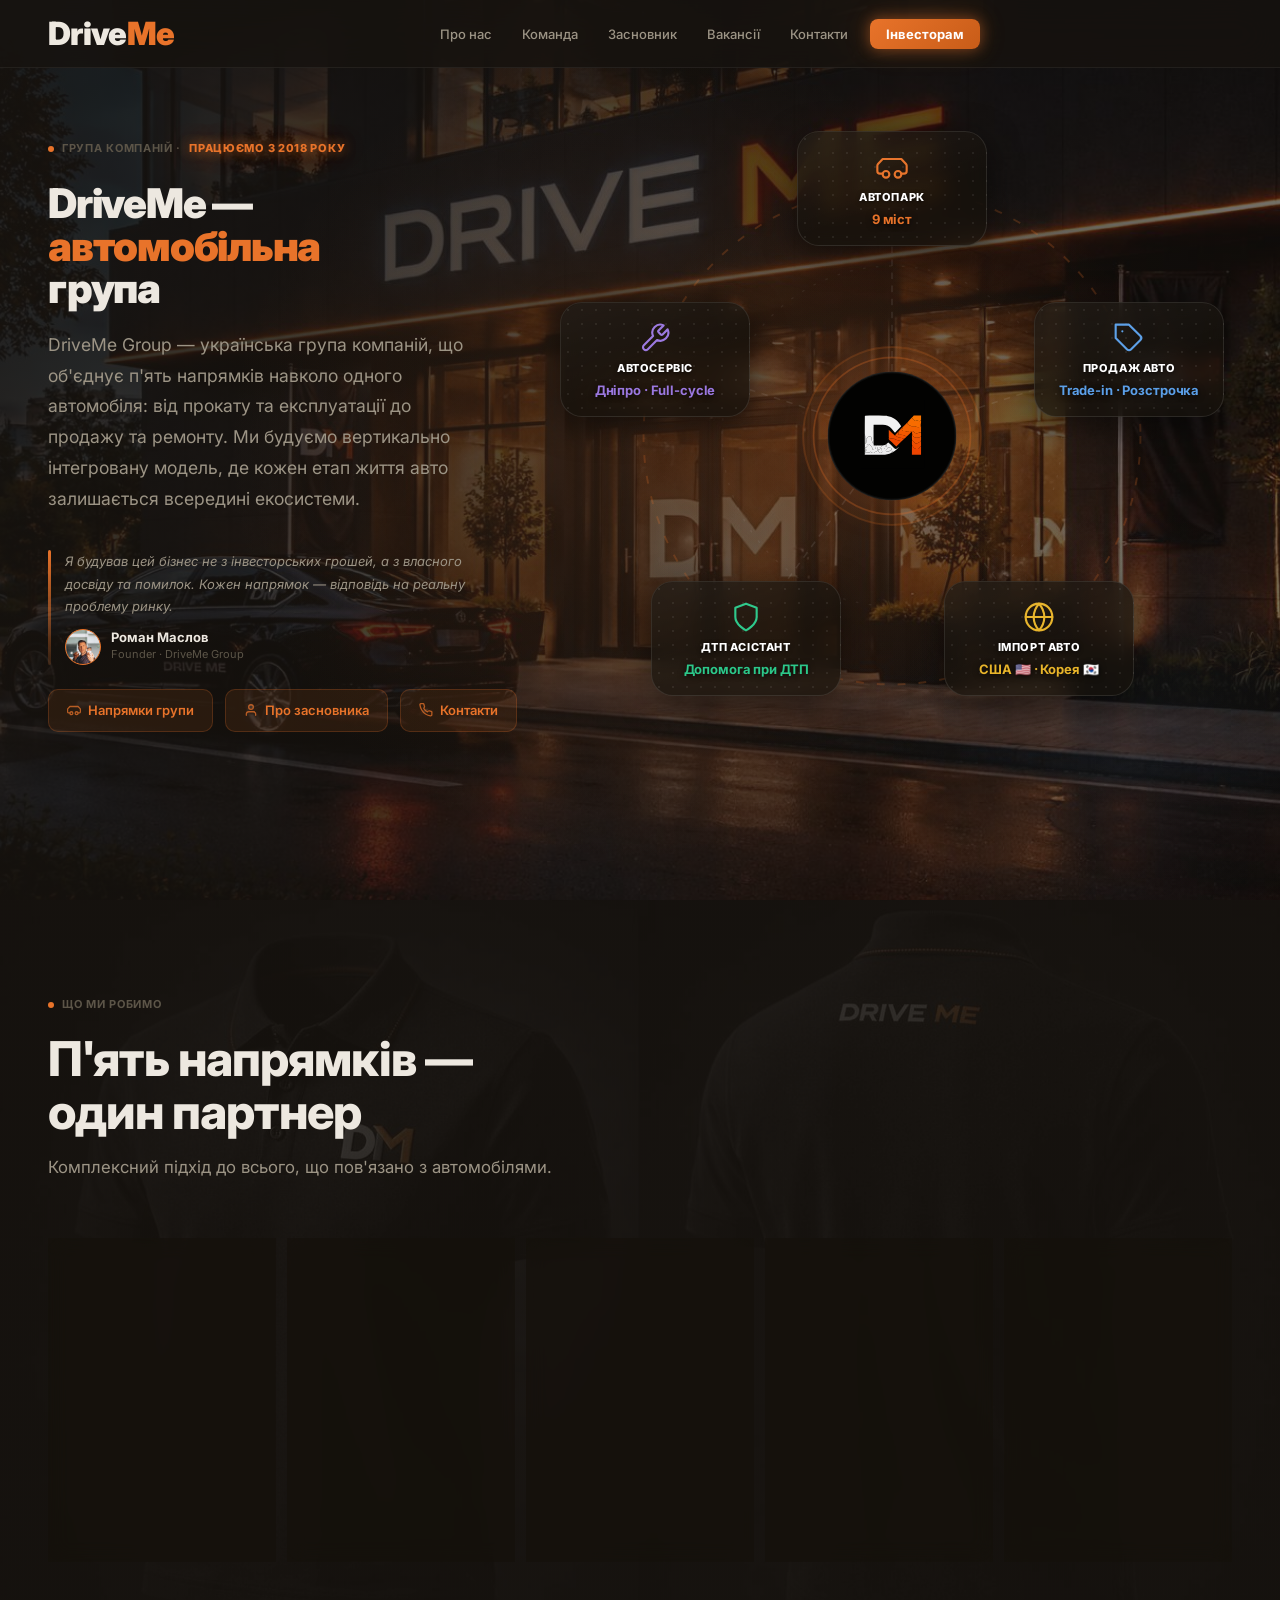
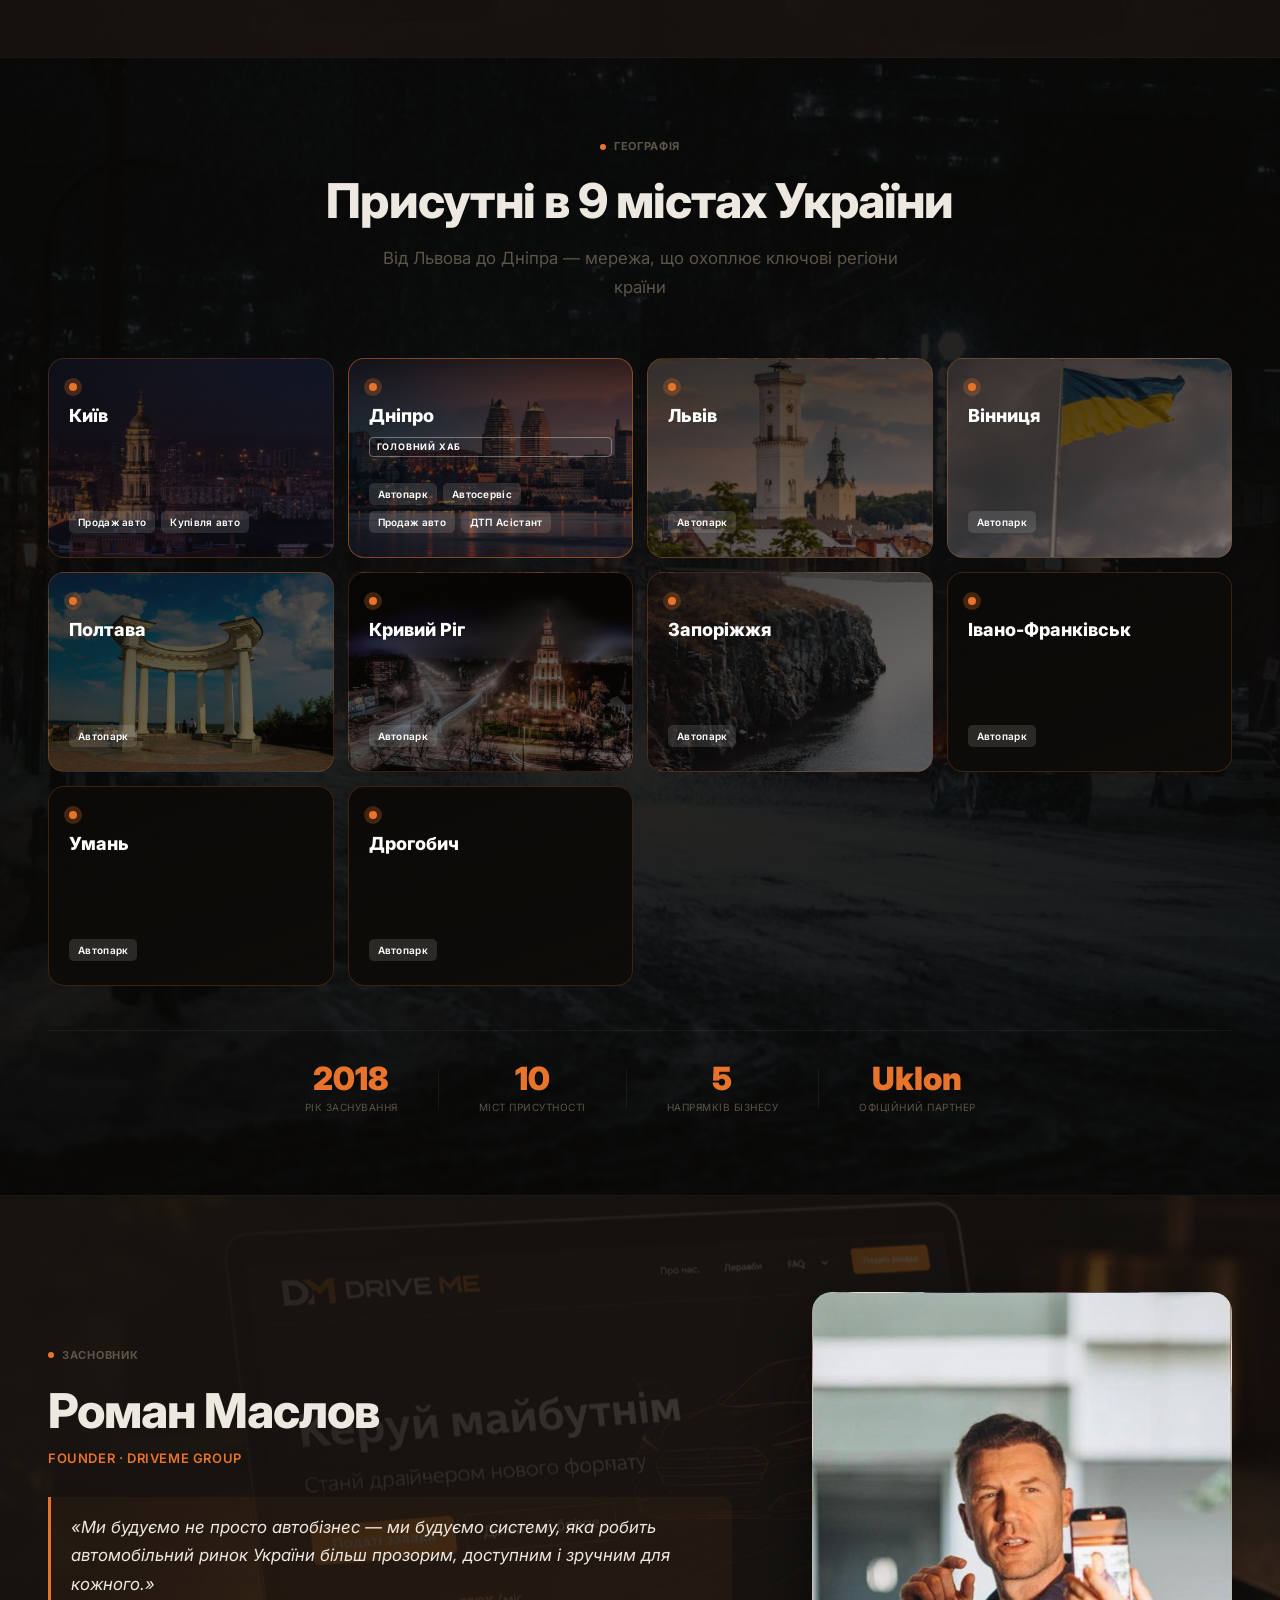
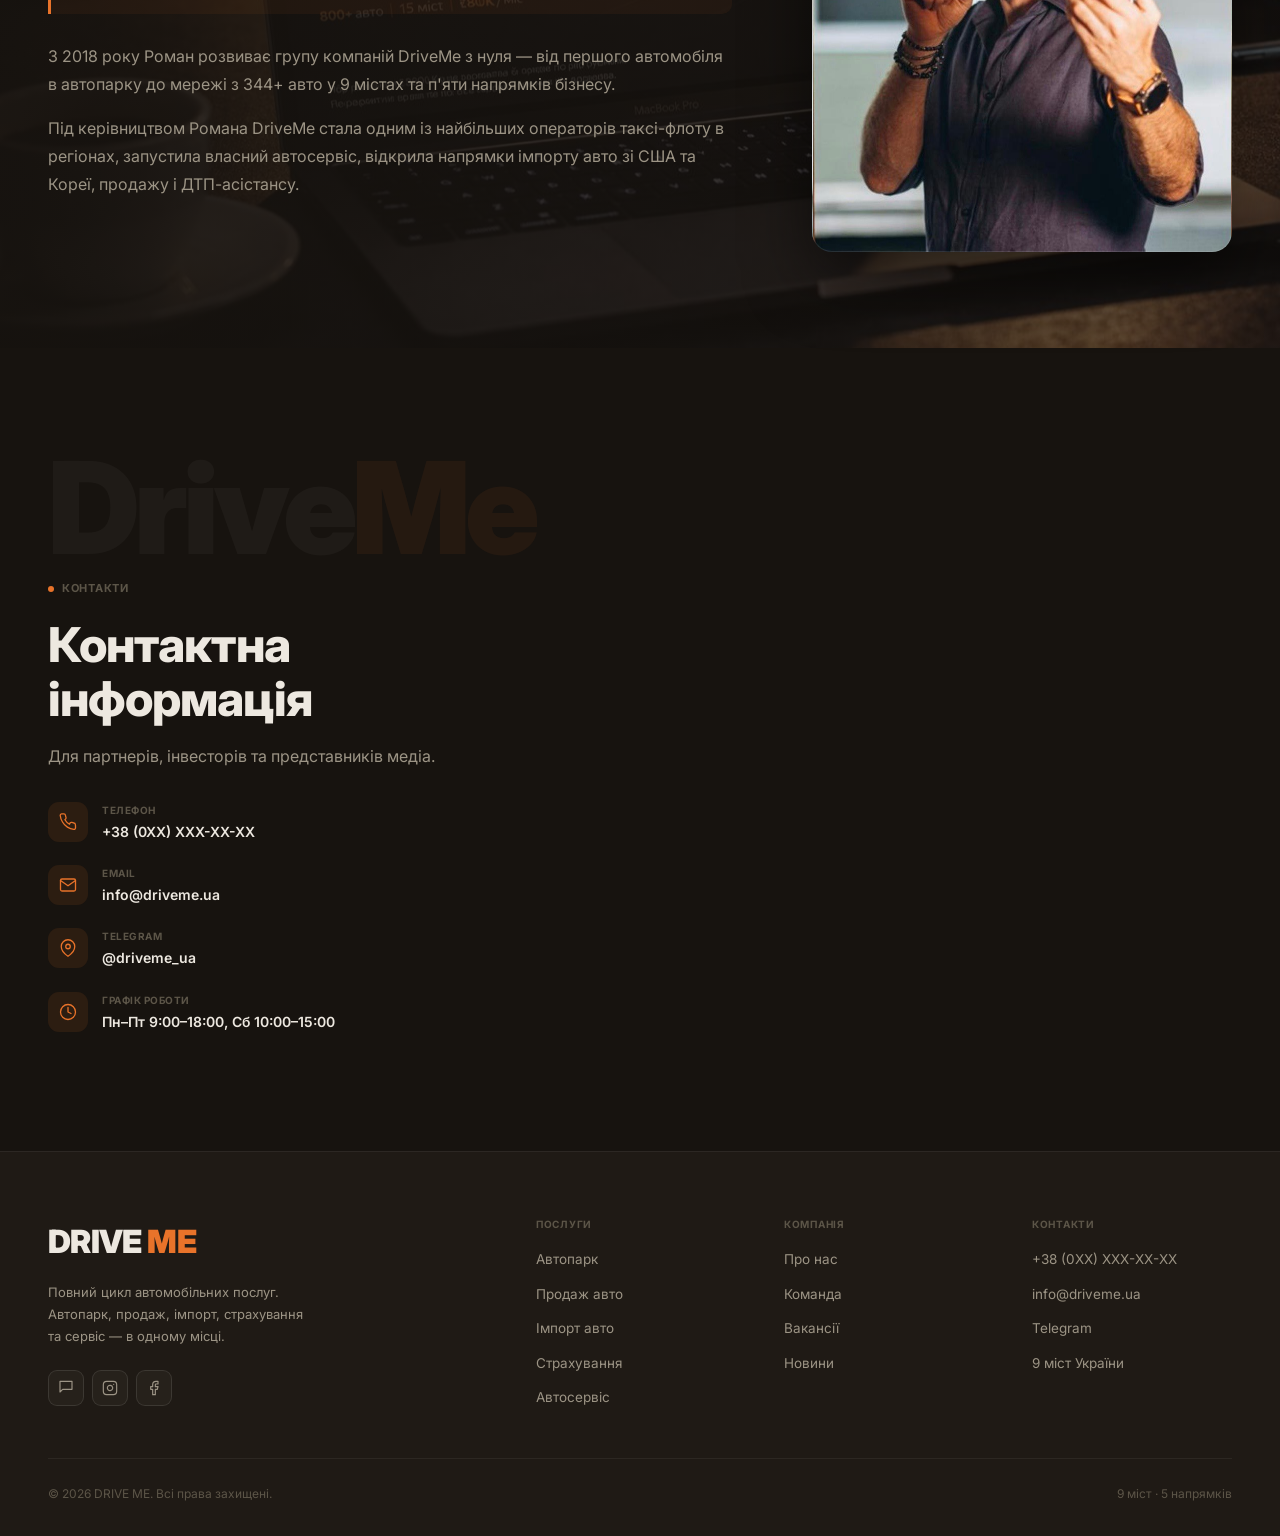
==== commit a8fd2c60: "Add Івано-Франківськ, Умань, Дрогобич city cards; update count to 10 Co-Authored-By: Claude Sonnet 4" ====
--- a/index.html
+++ b/index.html
@@ -354,7 +354,7 @@
     <div class="sec-head center reveal">
       <div class="label"><div class="label-dot"></div>Географія</div>
       <h2 style="margin-top:14px">Присутні в 9 містах України</h2>
-      <p class="sec-sub" style="max-width:540px;margin:16px auto 0;color:var(--t3)">Від Львова до Запоріжжя — мережа, що охоплює ключові регіони країни</p>
+      <p class="sec-sub" style="max-width:540px;margin:16px auto 0;color:var(--t3)">Від Львова до Дніпра — мережа, що охоплює ключові регіони країни</p>
     </div>
 
     <!-- City cards grid -->
@@ -418,11 +418,25 @@
         <div class="geo-tags"><span class="geo-tag">Автопарк</span></div>
       </div>
 
-      <!-- Одеса — coming soon -->
-      <div class="geo-card geo-card--soon" style="background-image:linear-gradient(160deg,rgba(10,8,6,0.88) 0%,rgba(10,8,6,0.72) 100%),url('images/city-odesa.jpg');background-size:cover;background-position:center">
-        <div class="geo-dot geo-dot--soon"></div>
-        <div class="geo-city" style="color:var(--t3)">Одеса</div>
-        <div class="geo-tags"><span class="geo-tag geo-tag--soon">Незабаром</span></div>
+      <!-- Івано-Франківськ -->
+      <div class="geo-card" style="background-image:linear-gradient(160deg,rgba(10,8,6,0.78) 0%,rgba(10,8,6,0.52) 100%),url('images/city-ivano.jpg');background-size:cover;background-position:center;background-color:#12100c">
+        <div class="geo-dot"></div>
+        <div class="geo-city">Івано-Франківськ</div>
+        <div class="geo-tags"><span class="geo-tag">Автопарк</span></div>
+      </div>
+
+      <!-- Умань -->
+      <div class="geo-card" style="background-image:linear-gradient(160deg,rgba(10,8,6,0.78) 0%,rgba(10,8,6,0.52) 100%),url('images/city-uman.jpg');background-size:cover;background-position:center;background-color:#12100c">
+        <div class="geo-dot"></div>
+        <div class="geo-city">Умань</div>
+        <div class="geo-tags"><span class="geo-tag">Автопарк</span></div>
+      </div>
+
+      <!-- Дрогобич -->
+      <div class="geo-card" style="background-image:linear-gradient(160deg,rgba(10,8,6,0.78) 0%,rgba(10,8,6,0.52) 100%),url('images/city-drohobych.jpg');background-size:cover;background-position:center;background-color:#12100c">
+        <div class="geo-dot"></div>
+        <div class="geo-city">Дрогобич</div>
+        <div class="geo-tags"><span class="geo-tag">Автопарк</span></div>
       </div>
 
     </div>
@@ -431,7 +445,7 @@
     <div class="geo-info-row reveal">
       <div class="geo-info-item"><span class="geo-info-val">2018</span><span class="geo-info-lbl">рік заснування</span></div>
       <div class="geo-info-sep"></div>
-      <div class="geo-info-item"><span class="geo-info-val">7</span><span class="geo-info-lbl">міст присутності</span></div>
+      <div class="geo-info-item"><span class="geo-info-val">10</span><span class="geo-info-lbl">міст присутності</span></div>
       <div class="geo-info-sep"></div>
       <div class="geo-info-item"><span class="geo-info-val">5</span><span class="geo-info-lbl">напрямків бізнесу</span></div>
       <div class="geo-info-sep"></div>
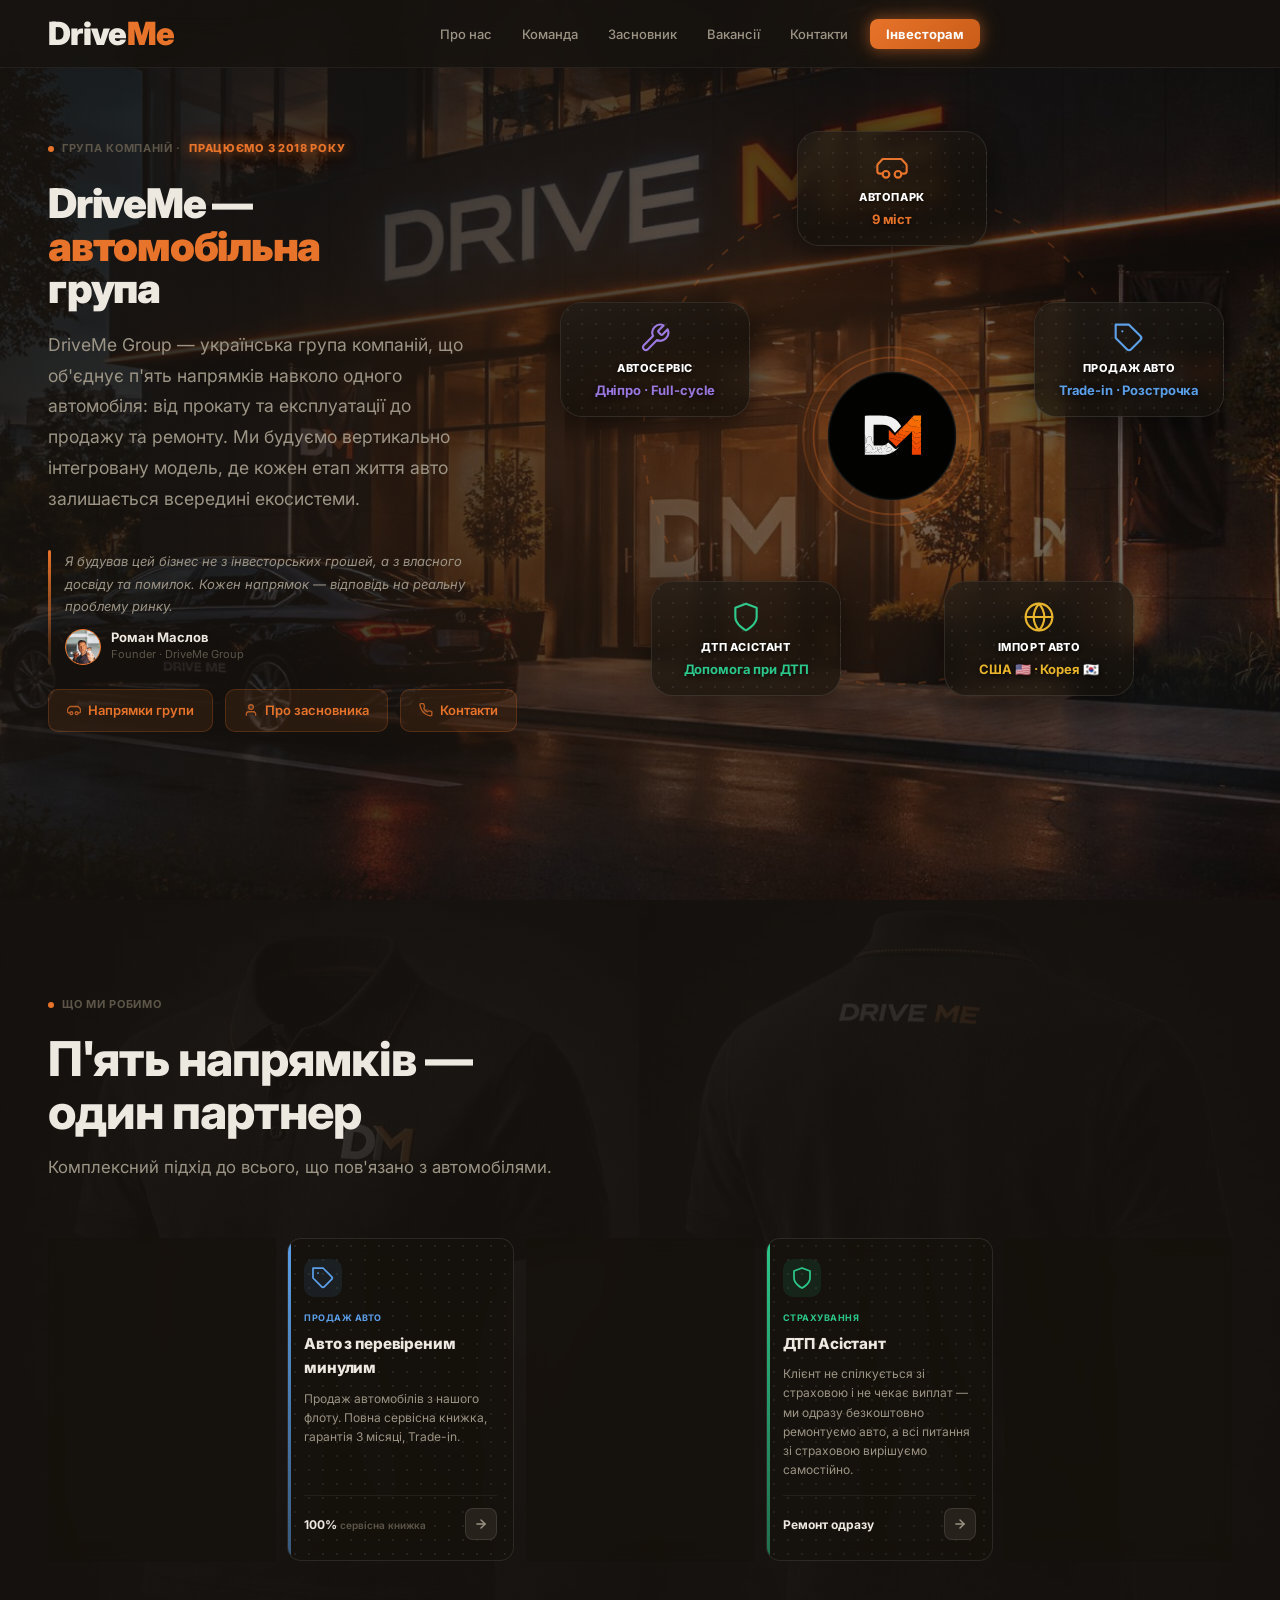
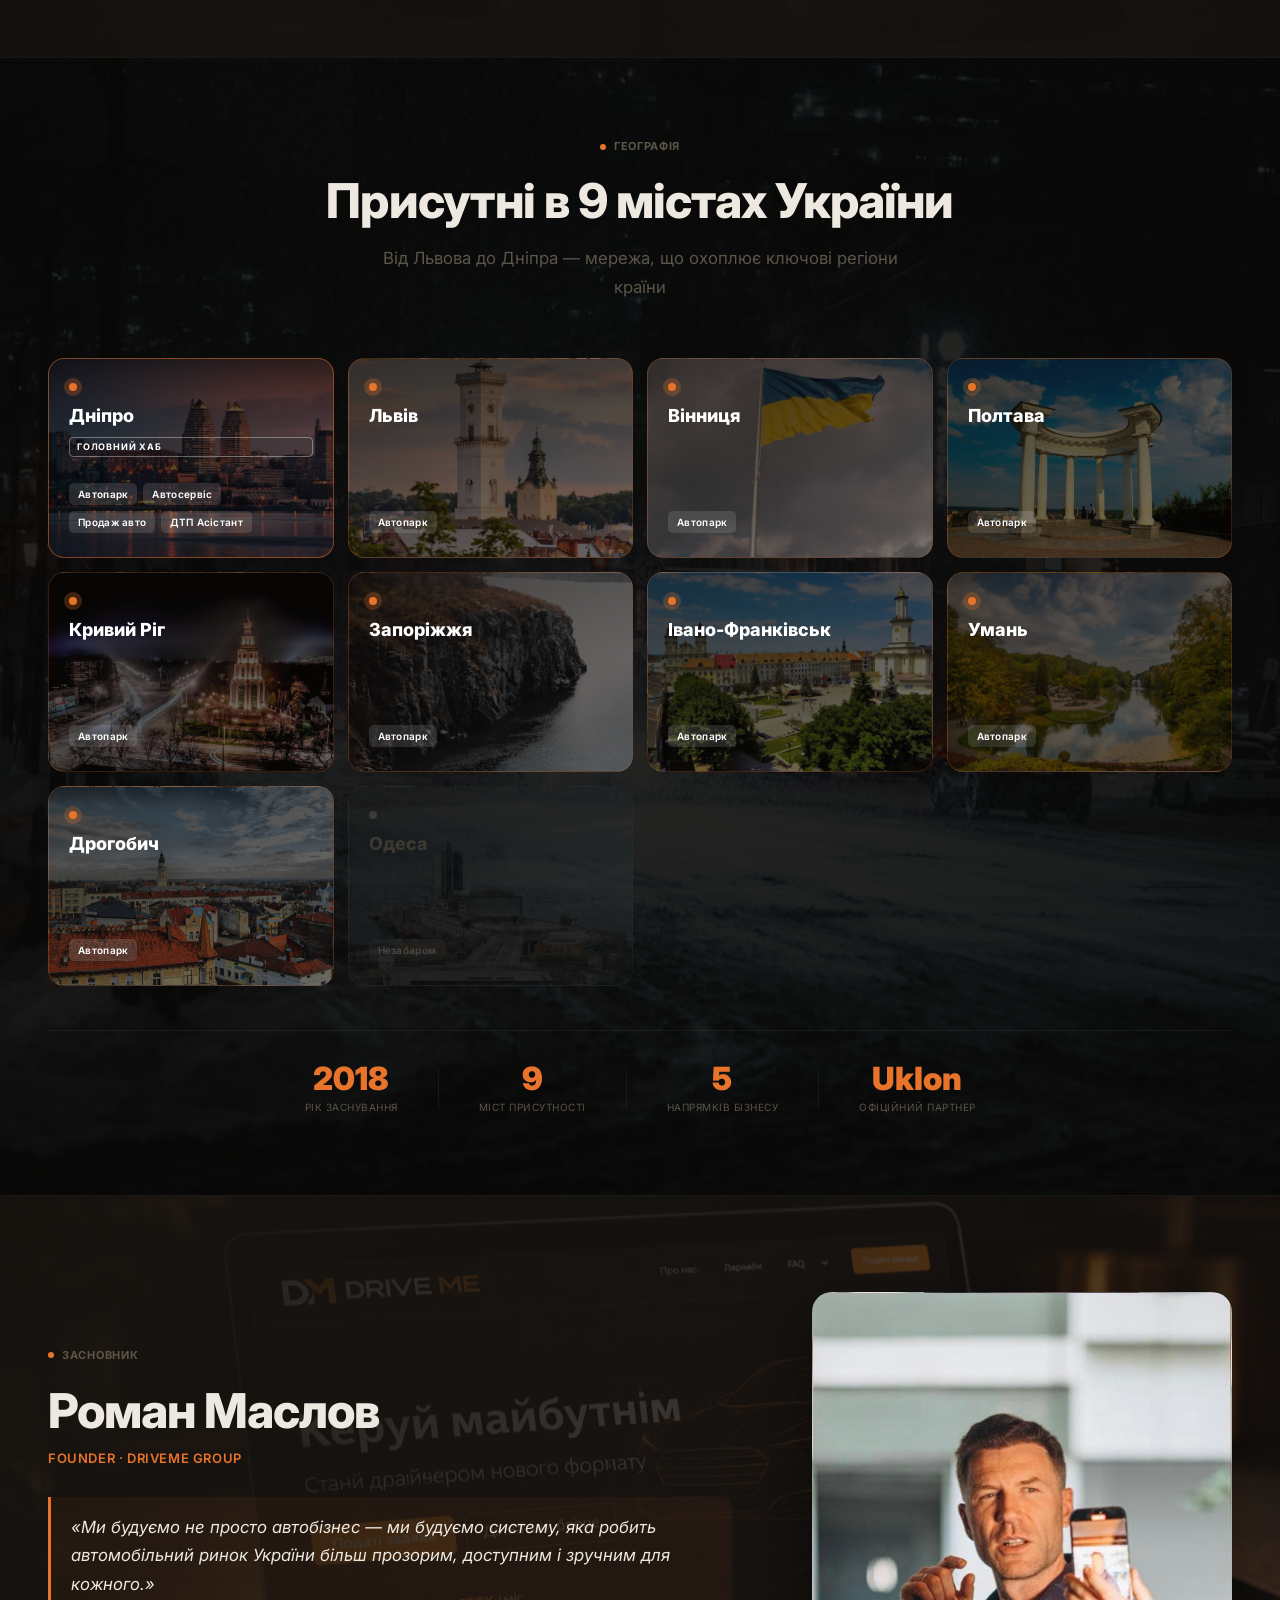
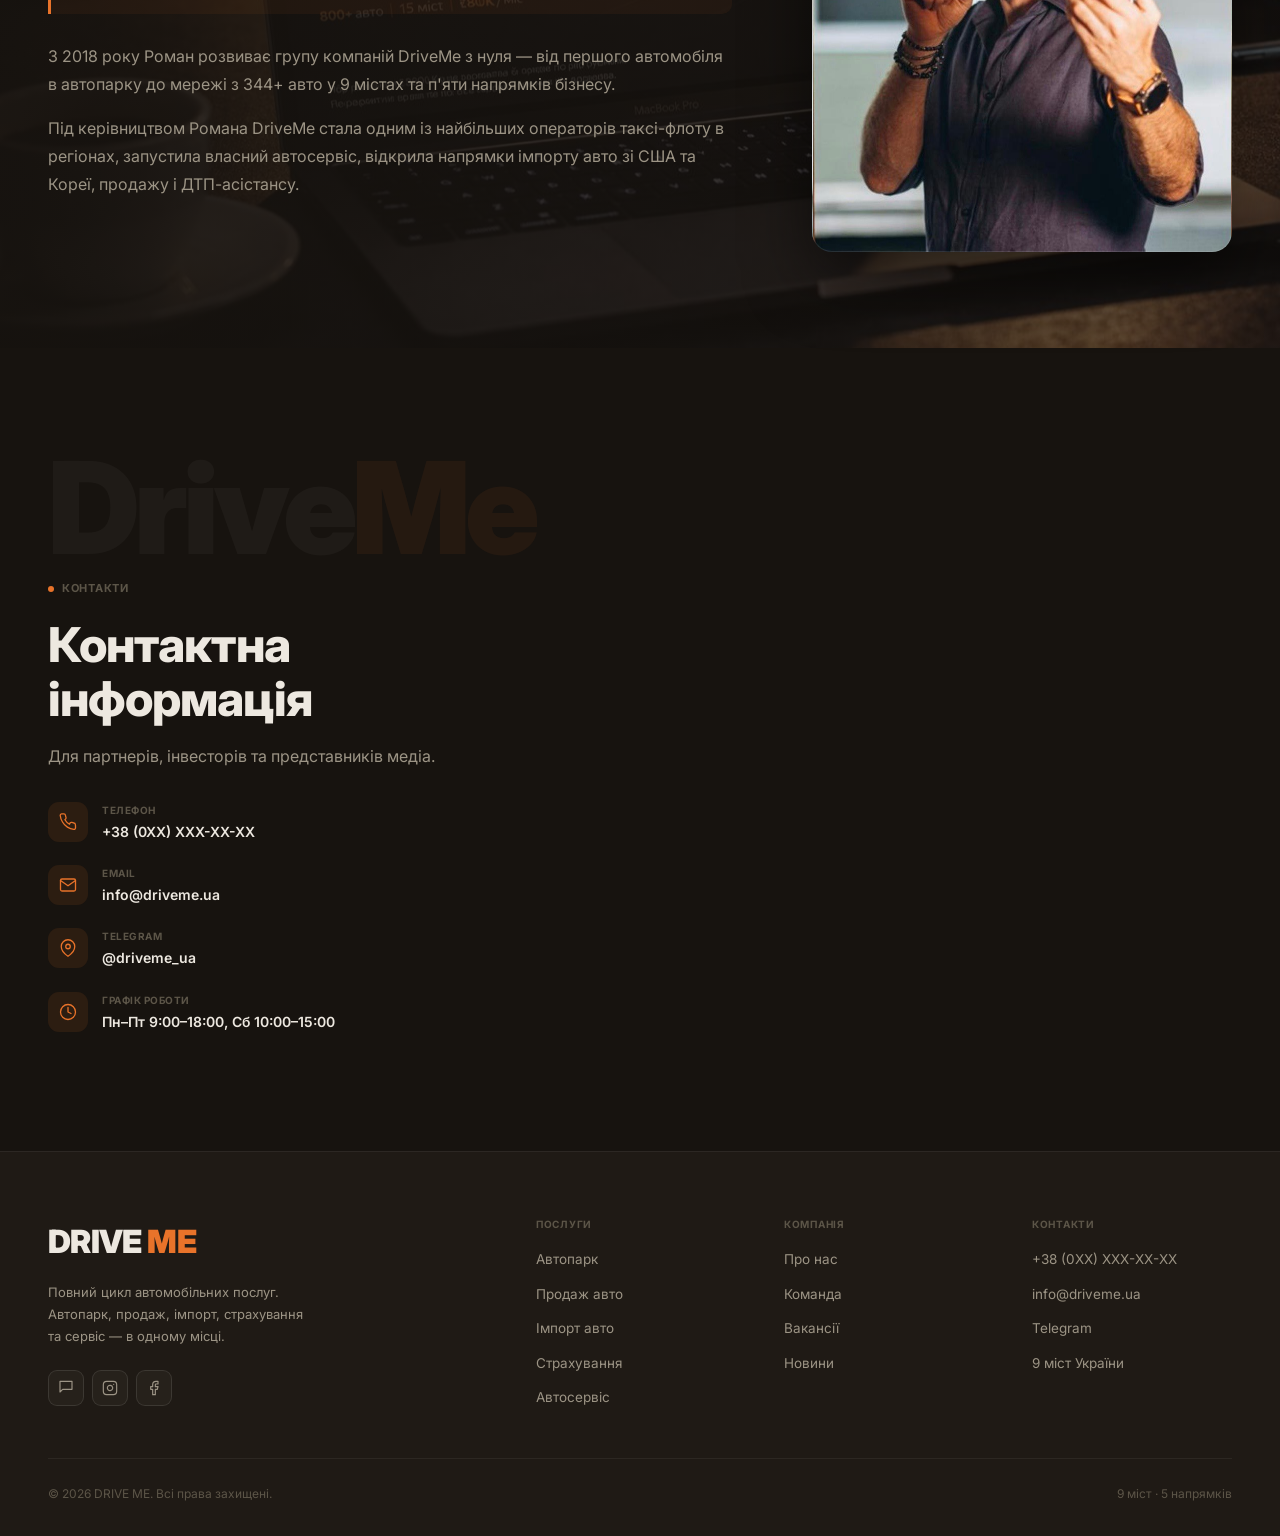
==== commit b80a3a9c: "Remove Київ card; add Одеса coming soon; count → 9 Co-Authored-By: Claude Sonnet 4.6 <noreply@anthro" ====
--- a/index.html
+++ b/index.html
@@ -360,16 +360,6 @@
     <!-- City cards grid -->
     <div class="geo-grid reveal">
 
-      <!-- Київ -->
-      <div class="geo-card" style="background-image:linear-gradient(160deg,rgba(10,8,6,0.78) 0%,rgba(10,8,6,0.52) 100%),url('images/city-kyiv.jpg');background-size:cover;background-position:center">
-        <div class="geo-dot"></div>
-        <div class="geo-city">Київ</div>
-        <div class="geo-tags">
-          <span class="geo-tag">Продаж авто</span>
-          <span class="geo-tag">Купівля авто</span>
-        </div>
-      </div>
-
       <!-- Дніпро -->
       <div class="geo-card geo-card--hub" style="background-image:linear-gradient(160deg,rgba(10,8,6,0.78) 0%,rgba(10,8,6,0.52) 100%),url('images/city-dnipro.jpg');background-size:cover;background-position:center">
         <div class="geo-dot"></div>
@@ -439,13 +429,20 @@
         <div class="geo-tags"><span class="geo-tag">Автопарк</span></div>
       </div>
 
+      <!-- Одеса — coming soon -->
+      <div class="geo-card geo-card--soon" style="background-image:linear-gradient(160deg,rgba(10,8,6,0.88) 0%,rgba(10,8,6,0.72) 100%),url('images/city-odesa.jpg');background-size:cover;background-position:center">
+        <div class="geo-dot geo-dot--soon"></div>
+        <div class="geo-city" style="color:var(--t3)">Одеса</div>
+        <div class="geo-tags"><span class="geo-tag geo-tag--soon">Незабаром</span></div>
+      </div>
+
     </div>
 
     <!-- Info row -->
     <div class="geo-info-row reveal">
       <div class="geo-info-item"><span class="geo-info-val">2018</span><span class="geo-info-lbl">рік заснування</span></div>
       <div class="geo-info-sep"></div>
-      <div class="geo-info-item"><span class="geo-info-val">10</span><span class="geo-info-lbl">міст присутності</span></div>
+      <div class="geo-info-item"><span class="geo-info-val">9</span><span class="geo-info-lbl">міст присутності</span></div>
       <div class="geo-info-sep"></div>
       <div class="geo-info-item"><span class="geo-info-val">5</span><span class="geo-info-lbl">напрямків бізнесу</span></div>
       <div class="geo-info-sep"></div>
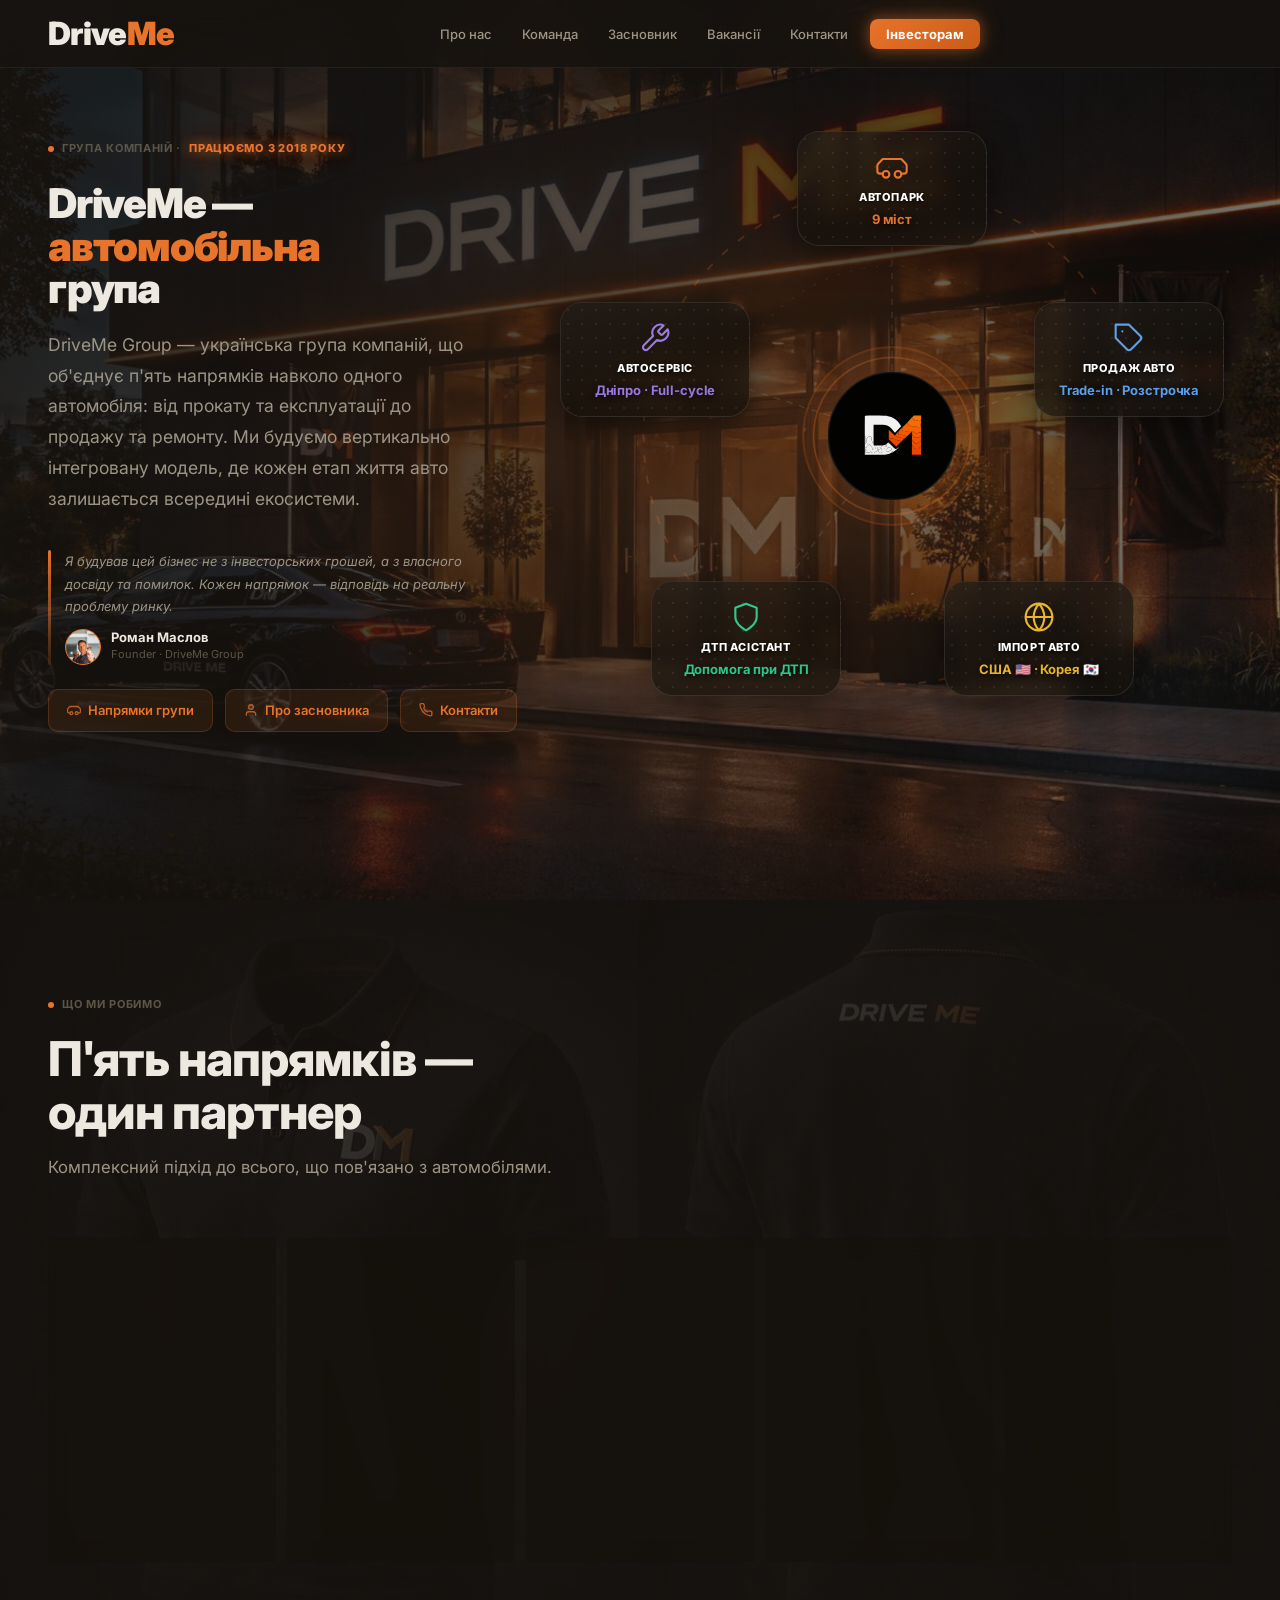
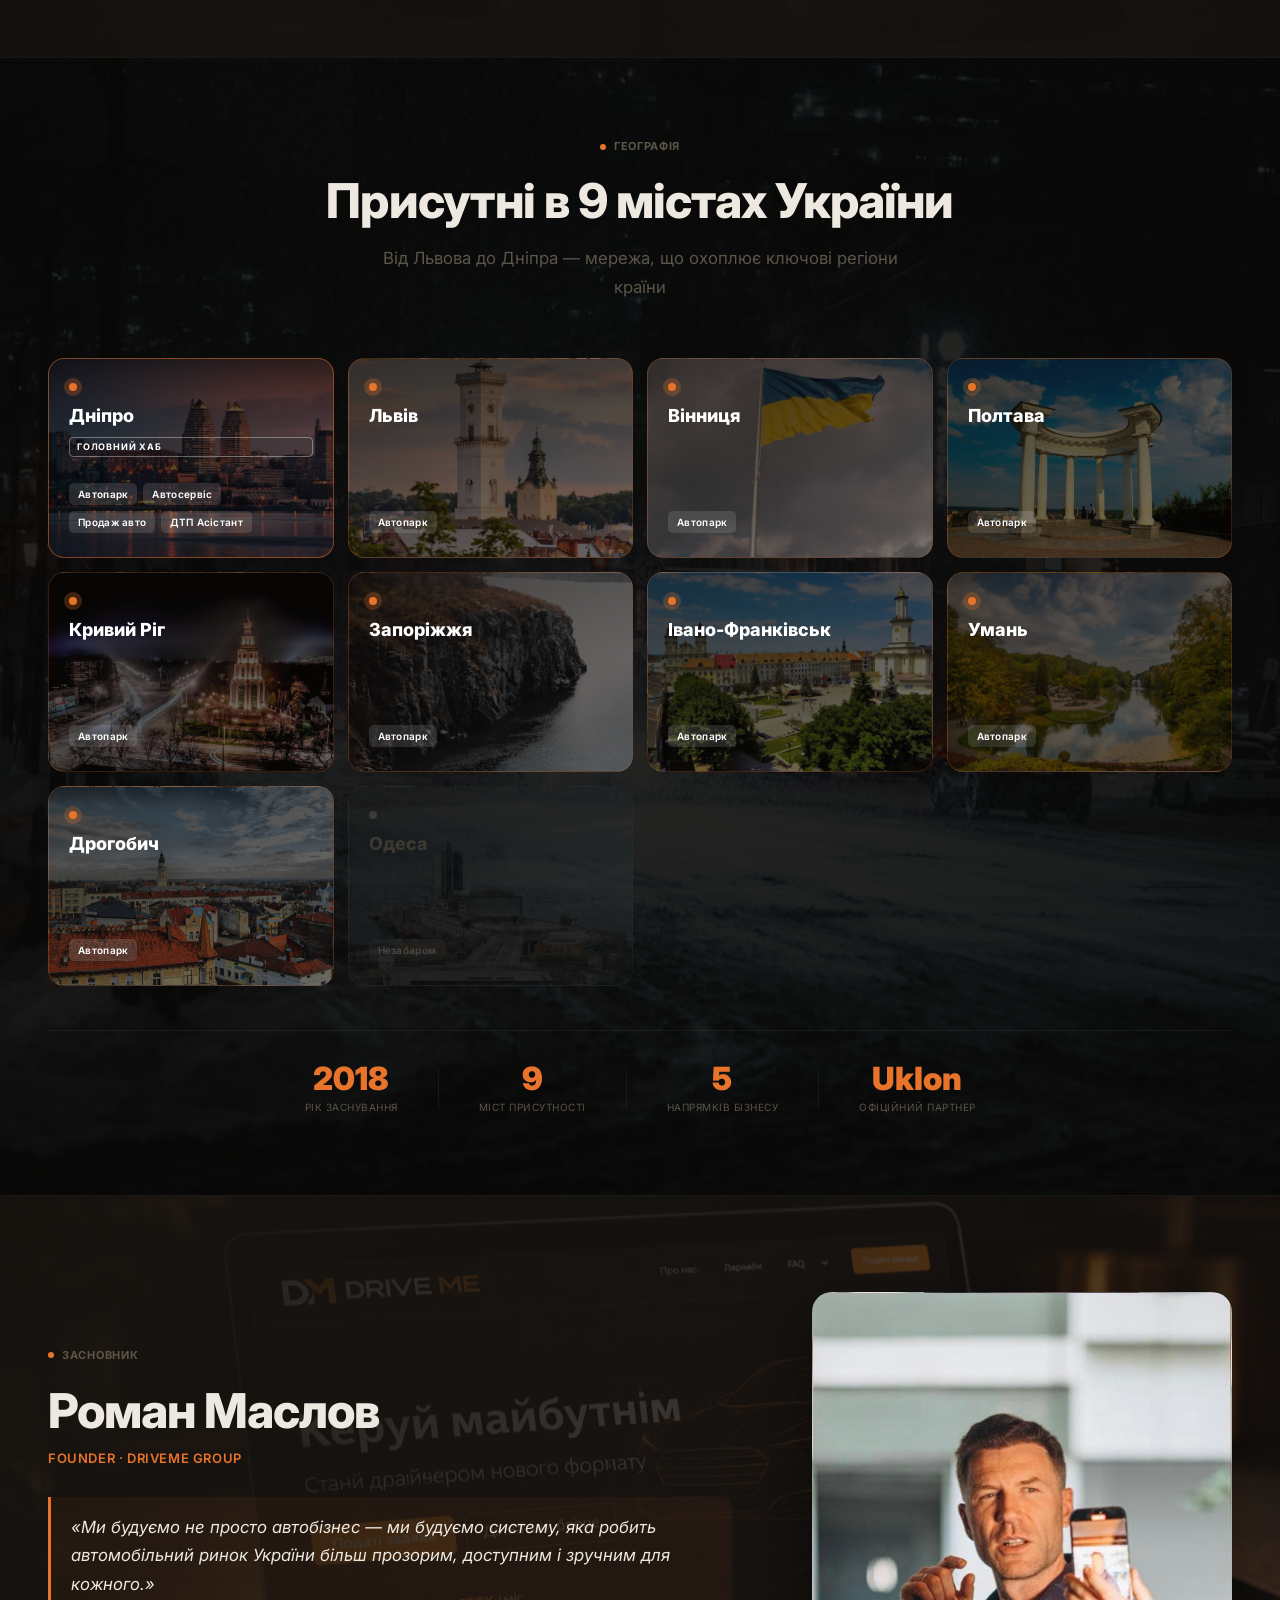
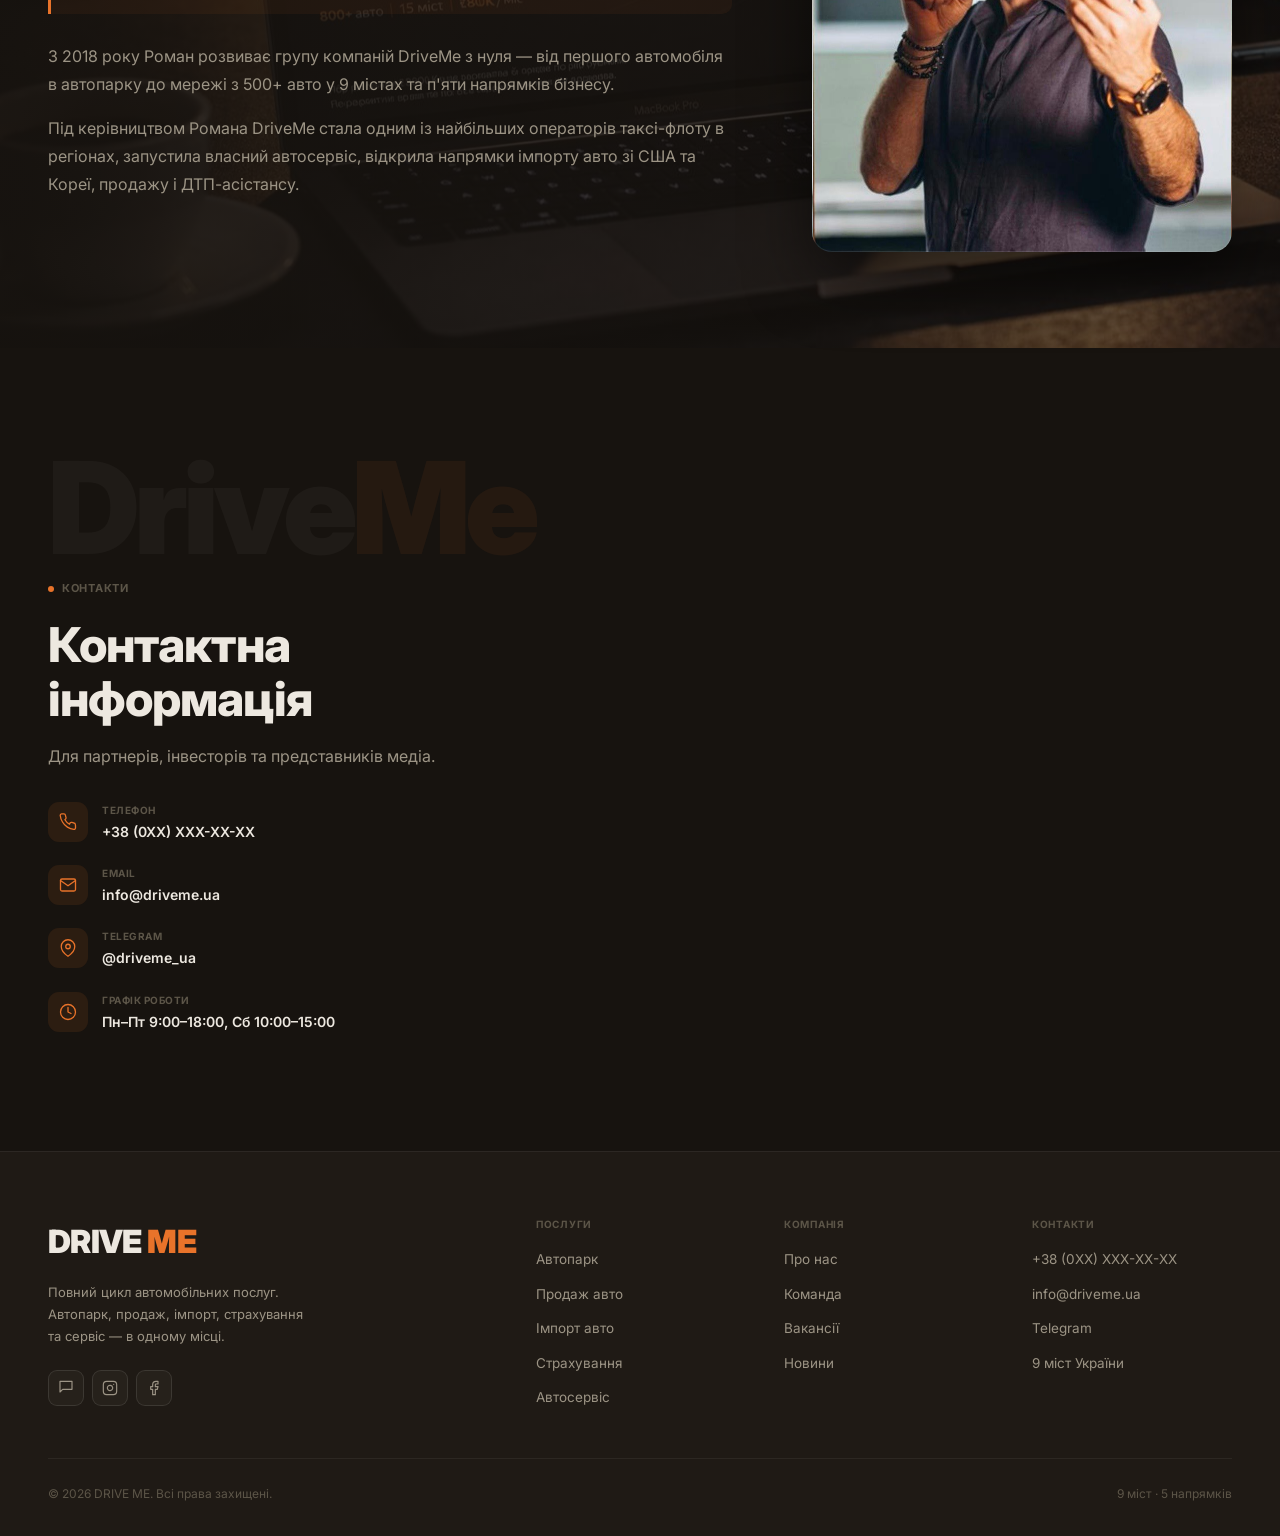
==== commit f7418981: "Update fleet count: 344+ → 500+ Co-Authored-By: Claude Sonnet 4.6 <noreply@anthropic.com>" ====
--- a/index.html
+++ b/index.html
@@ -624,7 +624,7 @@
         </blockquote>
 
         <p style="margin-bottom:16px">
-          З 2018 року Роман розвиває групу компаній DriveMe з нуля — від першого автомобіля в автопарку до мережі з 344+ авто у 9 містах та п'яти напрямків бізнесу.
+          З 2018 року Роман розвиває групу компаній DriveMe з нуля — від першого автомобіля в автопарку до мережі з 500+ авто у 9 містах та п'яти напрямків бізнесу.
         </p>
         <p>
           Під керівництвом Романа DriveMe стала одним із найбільших операторів таксі-флоту в регіонах, запустила власний автосервіс, відкрила напрямки імпорту авто зі США та Кореї, продажу і ДТП-асістансу.
